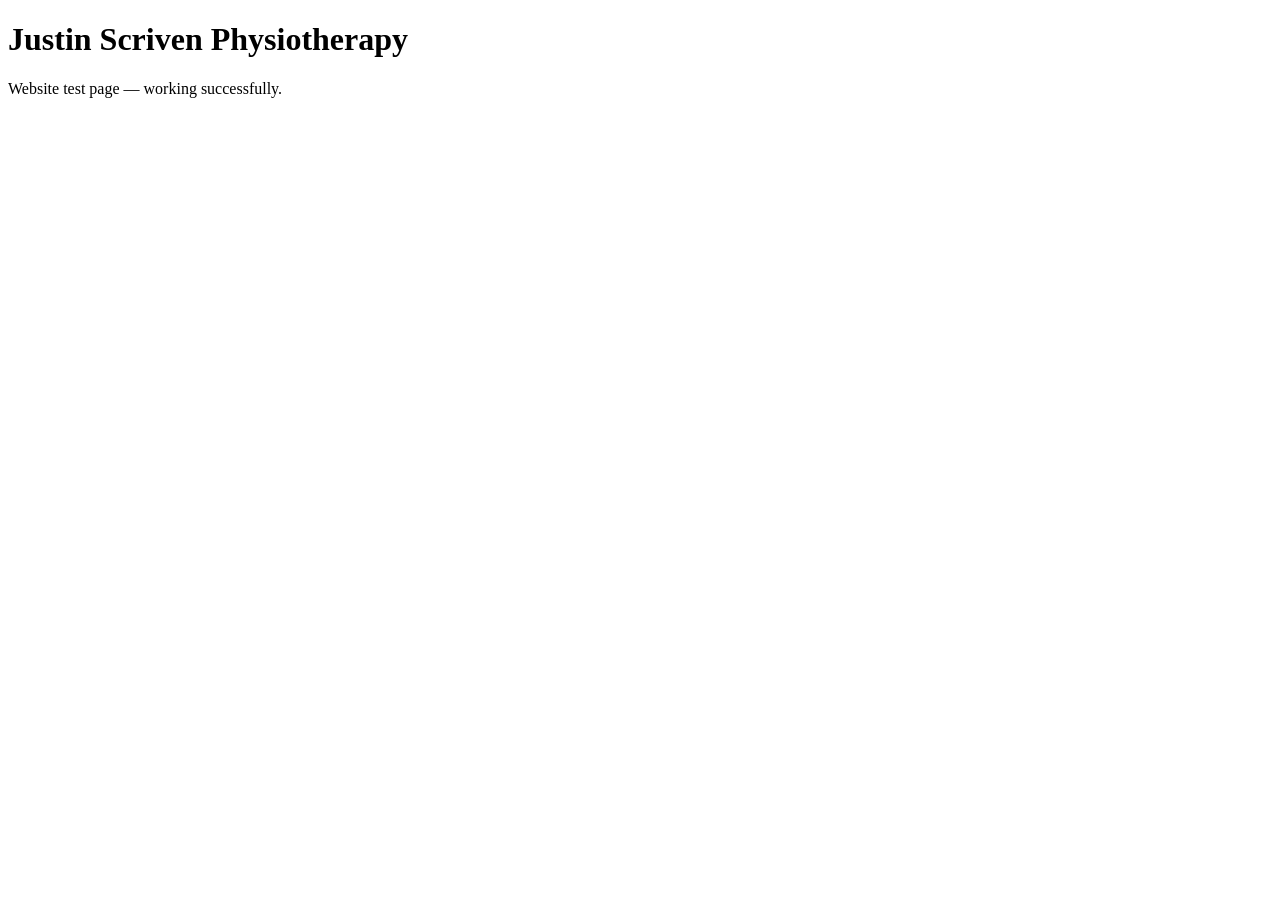
==== index.html @ 3c182e11 "Add files via upload" ====
<!DOCTYPE html>
<html lang="en">
<head>
  <meta charset="UTF-8">
  <meta name="viewport" content="width=device-width, initial-scale=1.0">
  <title>Justin Scriven Physiotherapy</title>
</head>
<body>
  <h1>Justin Scriven Physiotherapy</h1>
  <p>Website test page — working successfully.</p>
</body>
</html>
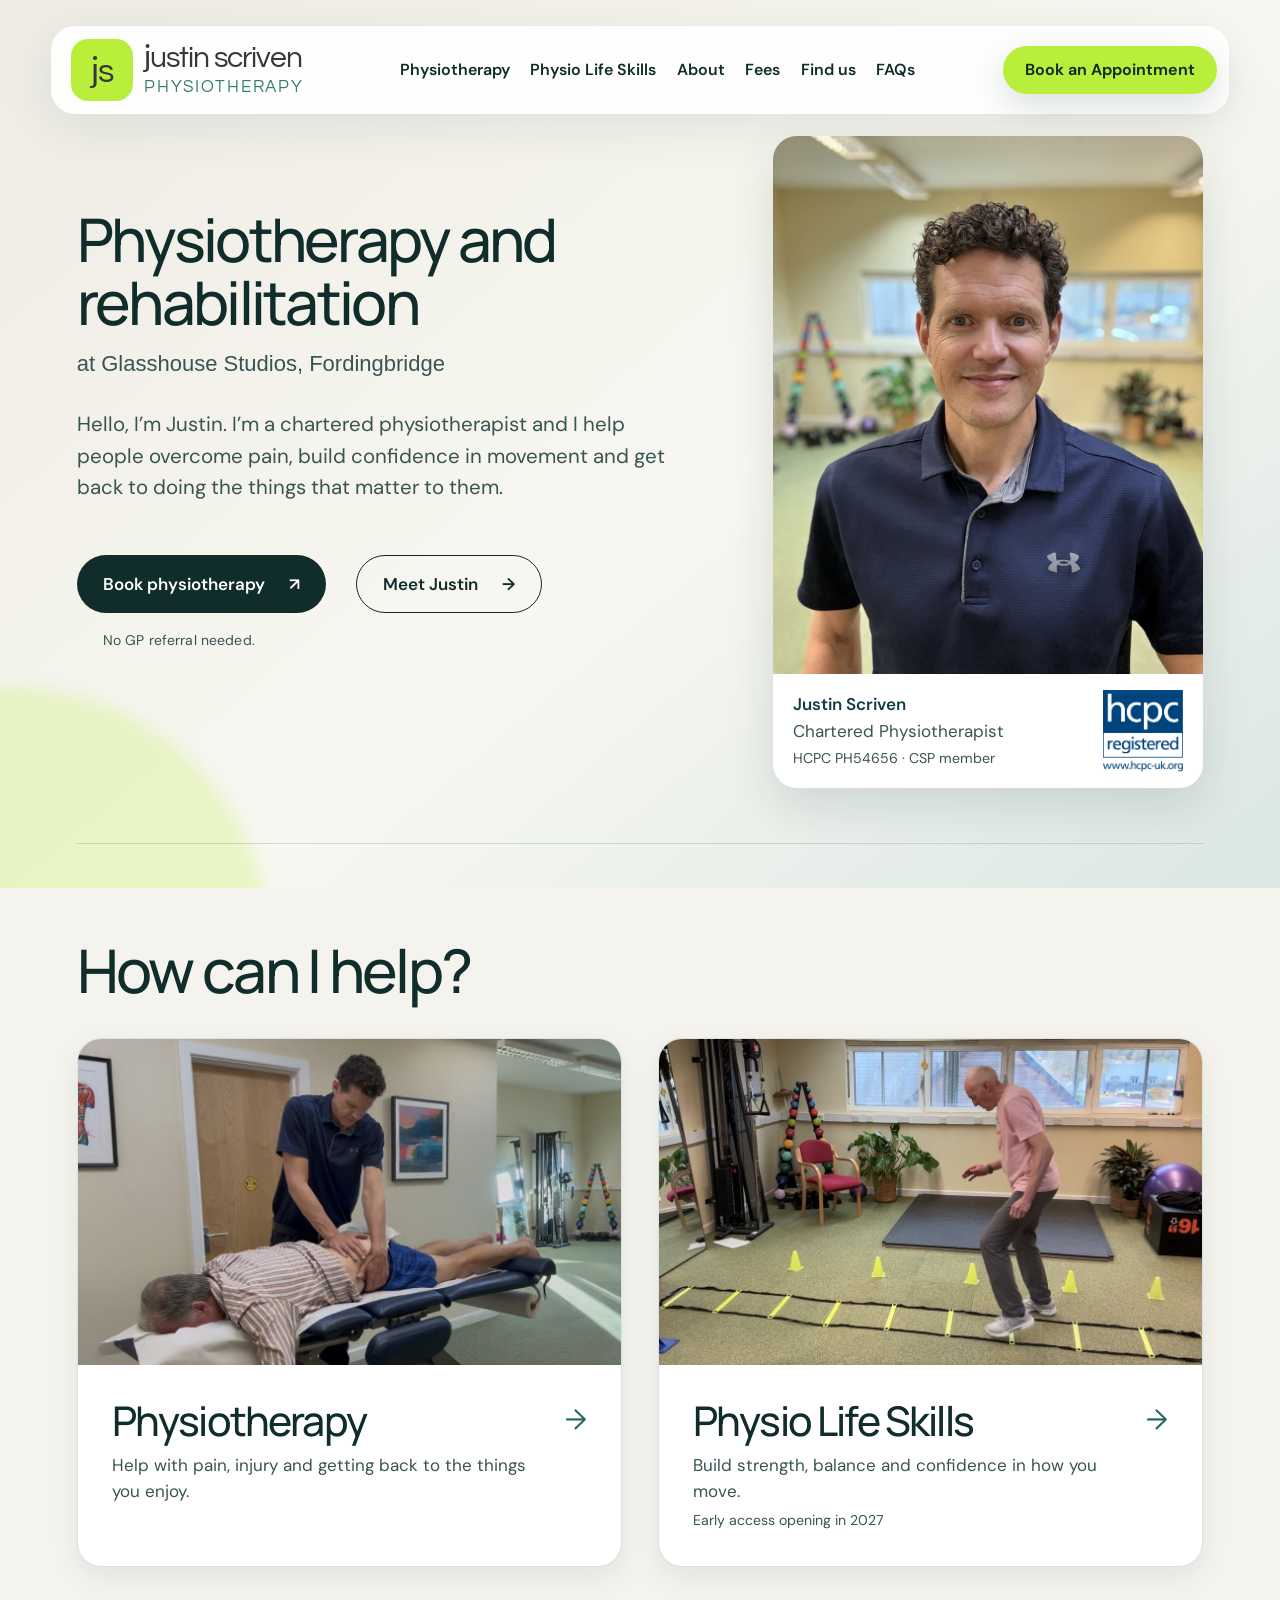
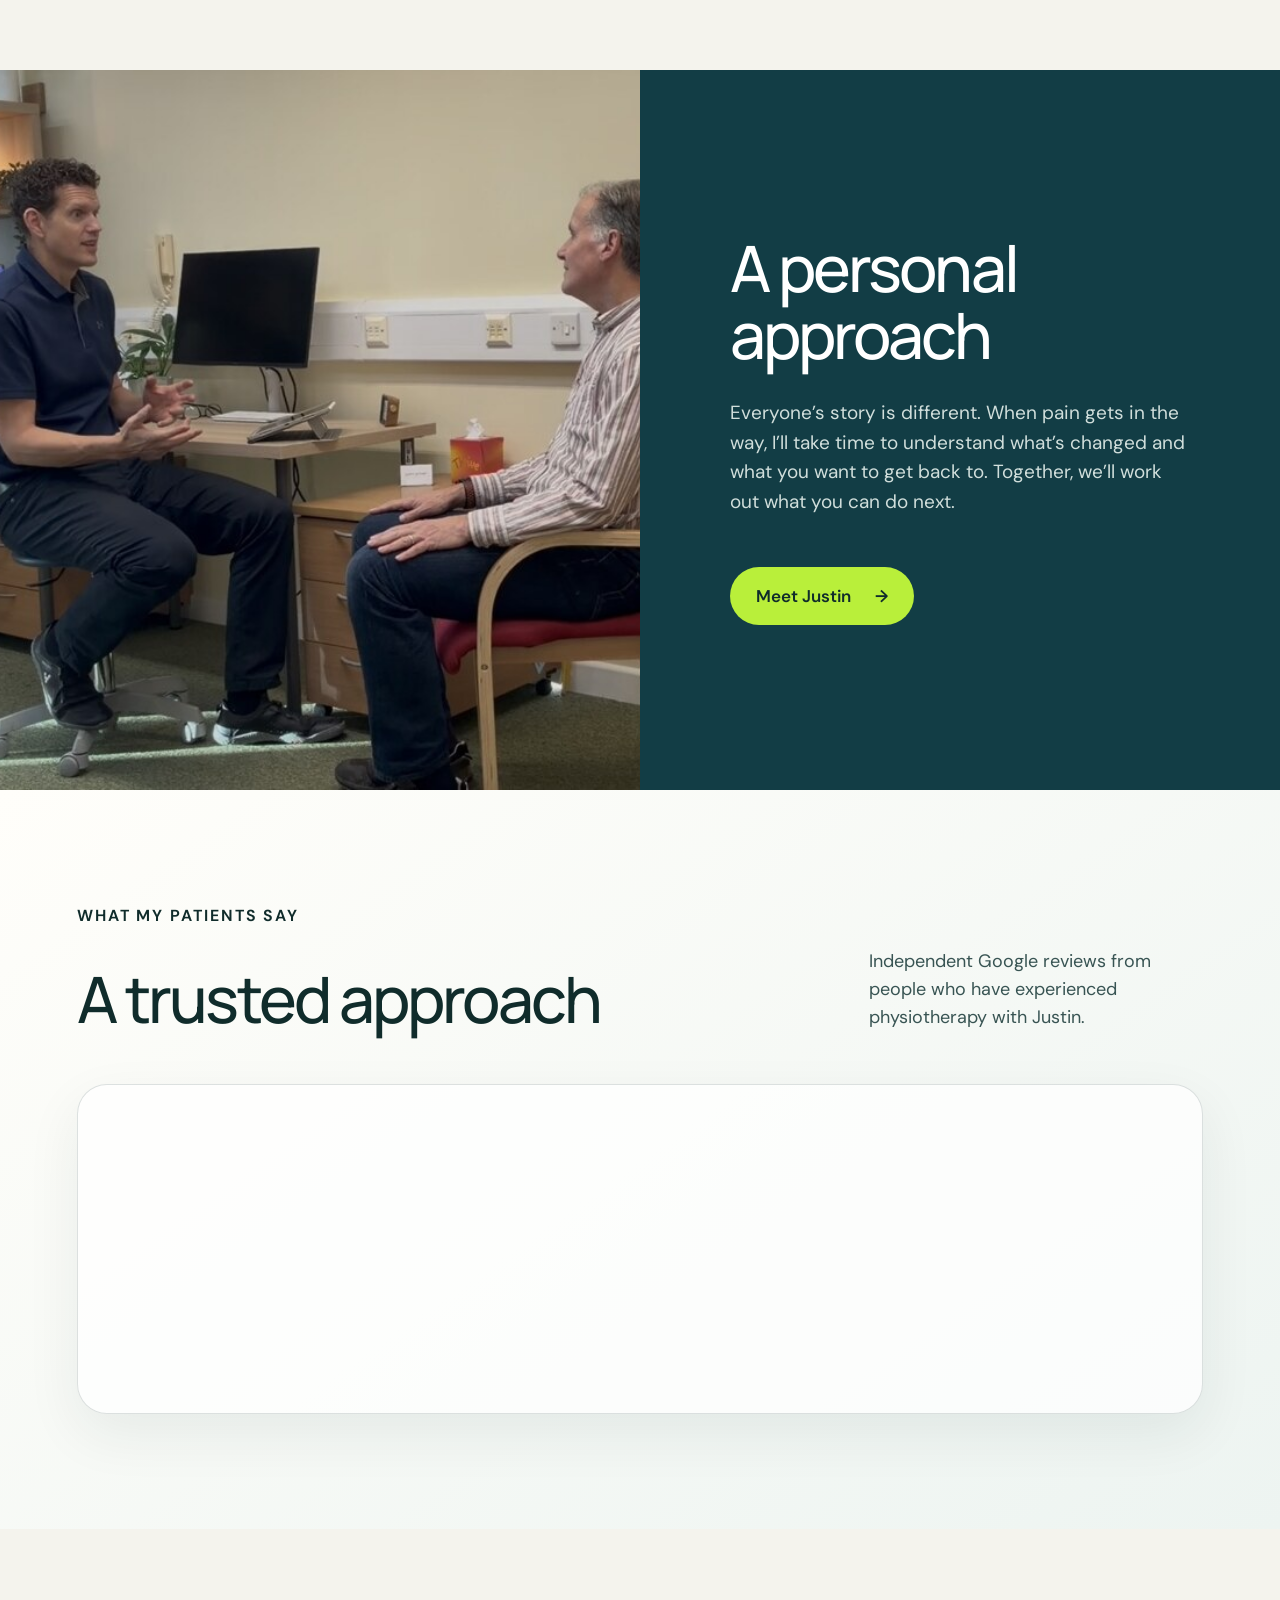
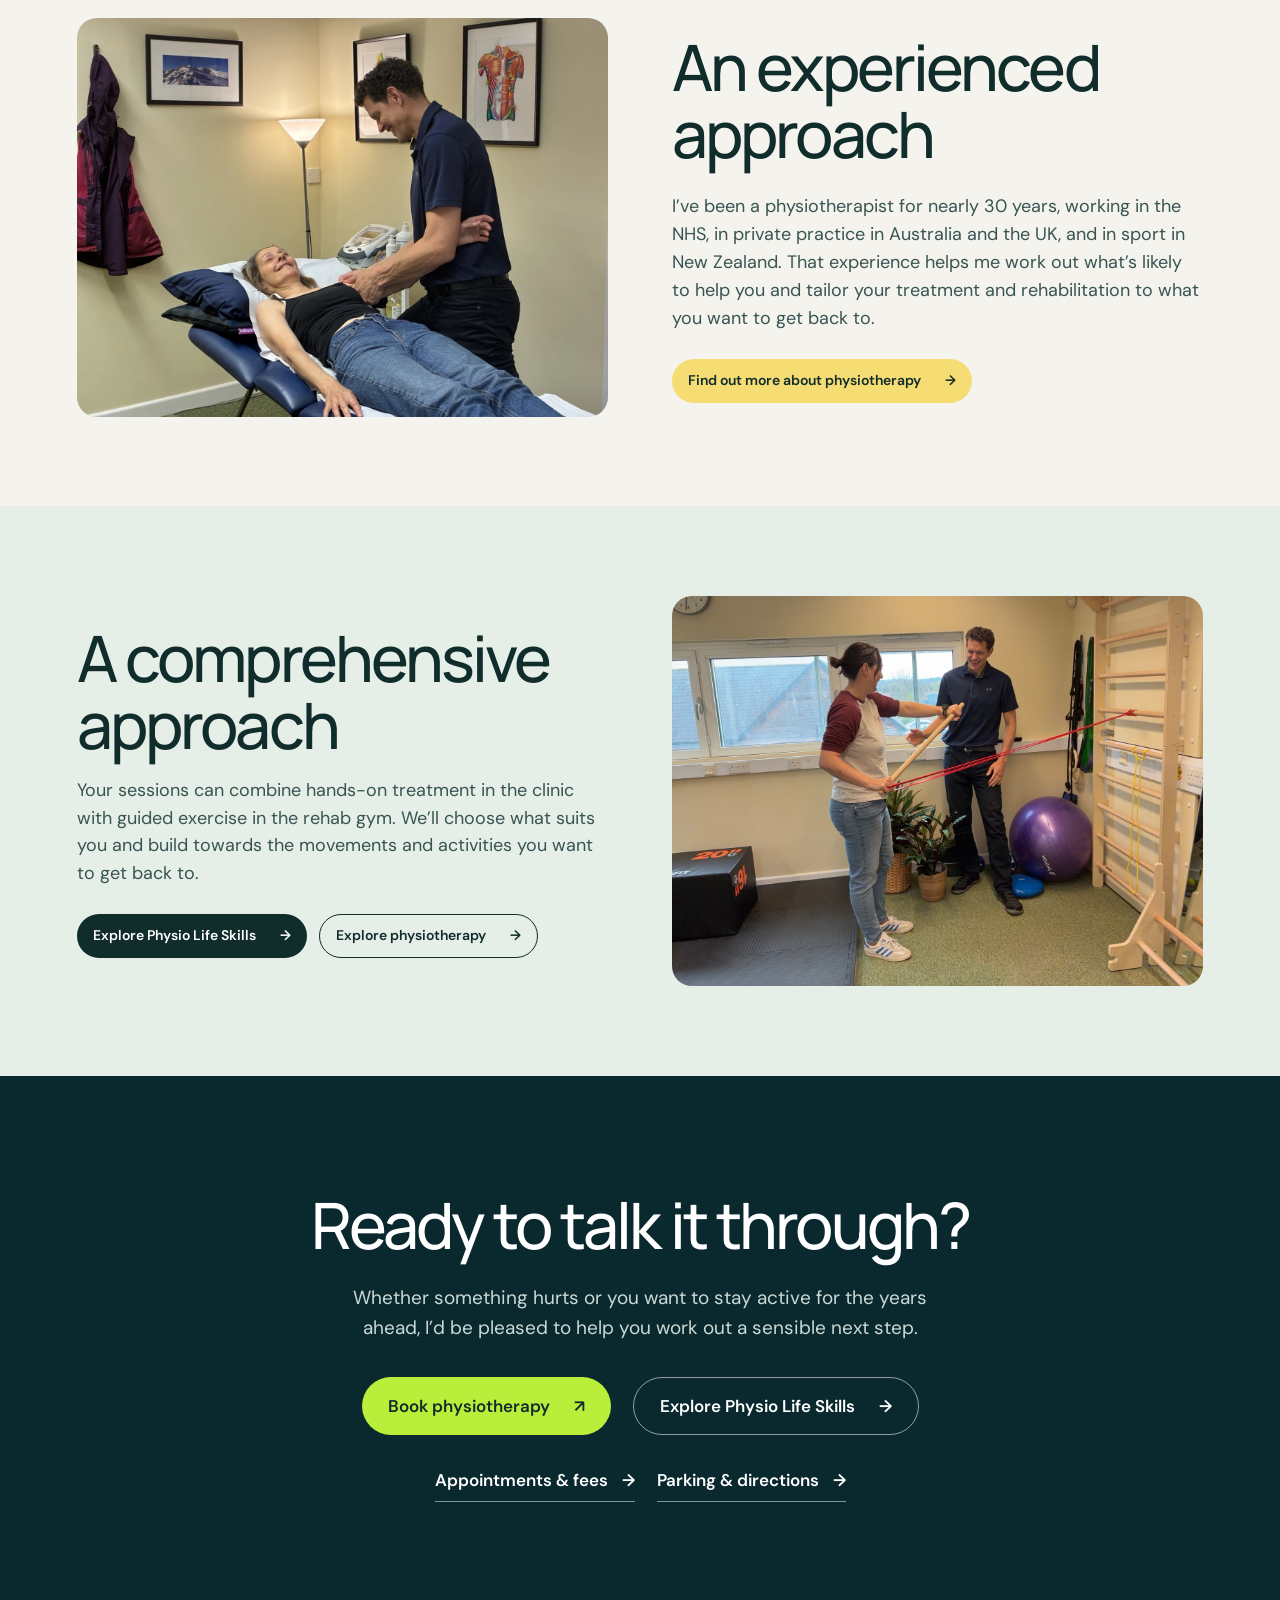
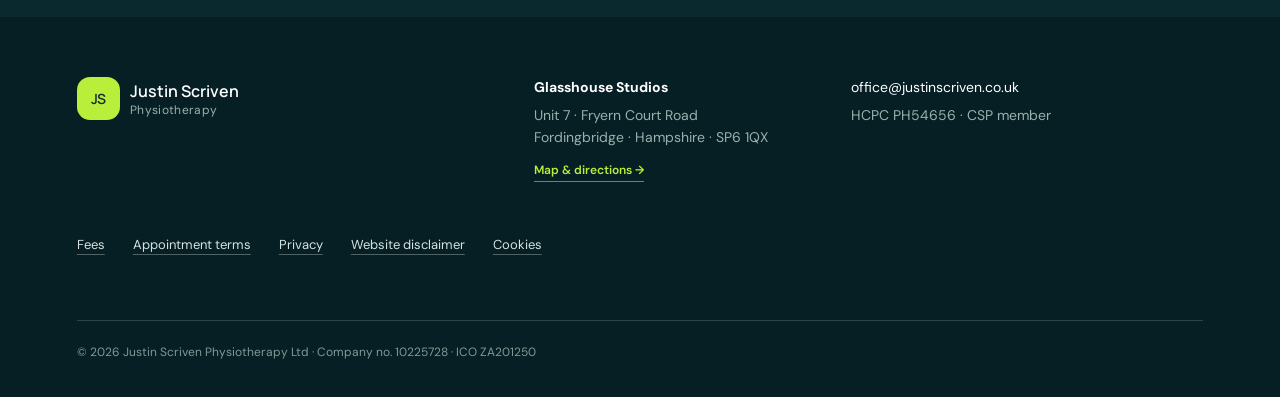
==== commit 8c46541b: "Import latest Justin Scriven Physiotherapy website" ====
--- a/index.html
+++ b/index.html
@@ -1,12 +1,155 @@
-<!DOCTYPE html>
-<html lang="en">
+<!doctype html>
+<html lang="en-GB">
 <head>
-  <meta charset="UTF-8">
-  <meta name="viewport" content="width=device-width, initial-scale=1.0">
-  <title>Justin Scriven Physiotherapy</title>
+  <meta charset="utf-8">
+  <meta name="viewport" content="width=device-width, initial-scale=1">
+  <meta name="description" content="Experienced physiotherapy for persistent shoulder, back, neck and joint pain, injury and rehabilitation in Fordingbridge.">
+  <title>Soft Version | Justin Scriven Physiotherapy</title>
+  <link rel="preconnect" href="https://fonts.googleapis.com">
+  <link rel="preconnect" href="https://fonts.gstatic.com" crossorigin>
+  <link href="https://fonts.googleapis.com/css2?family=DM+Sans:wght@400;500;600&family=Manrope:wght@400;500;600&display=swap" rel="stylesheet">
+  <link rel="stylesheet" href="styles.css">
+<link href="https://fonts.googleapis.com/css2?family=Questrial&display=swap" rel="stylesheet">
+<link href="https://fonts.googleapis.com/css2?family=Lato:wght@400&display=swap" rel="stylesheet">
 </head>
 <body>
-  <h1>Justin Scriven Physiotherapy</h1>
-  <p>Website test page — working successfully.</p>
+  <a class="skip" href="#main">Skip to main content</a>
+
+  <header class="site-header">
+    <nav class="nav-shell" aria-label="Main navigation">
+      <a class="brand" href="#top" aria-label="Justin Scriven Physiotherapy home">
+        <span class="brand-mark" aria-hidden="true"><span class="brand-initials"><span class="brand-hook-j">j</span>s</span></span>
+        <span><strong><span class="brand-hook-j">j</span>ustin scriven</strong><small>PHYSIOTHERAPY</small></span>
+      </a>
+      <a class="compact-book" href="https://justin-scriven-physiotherapy-limited.uk1.cliniko.com/bookings#service" target="_blank" rel="noopener">Book</a>
+      <button class="menu-button" aria-expanded="false" aria-controls="main-menu">Menu</button>
+      <div class="nav-links" id="main-menu">
+        <a href="physiotherapy.html">Physiotherapy</a>
+        <a href="physio-life-skills.html">Physio Life Skills</a>
+        <a href="about.html">About</a>
+        <a href="fees.html">Fees</a>
+        <a href="directions.html">Find us</a>
+        <a href="faqs.html">FAQs</a>
+      </div>
+      <a class="header-book" href="https://justin-scriven-physiotherapy-limited.uk1.cliniko.com/bookings#service" target="_blank" rel="noopener">Book an Appointment</a>
+    </nav>
+  </header>
+
+  <main id="main">
+    <section class="hero home-hero" id="top">
+      <div class="hero-copy">
+        <h1 class="home-purpose-title">Physiotherapy and rehabilitation</h1>
+        <p class="home-hero-location">at Glasshouse Studios, Fordingbridge</p>
+        <p class="intro">Hello, I’m Justin. I’m a chartered physiotherapist and I help people overcome pain, build confidence in movement and get back to doing the things that matter to them.</p>
+        <div class="hero-actions">
+          <a class="button" href="https://justin-scriven-physiotherapy-limited.uk1.cliniko.com/bookings#service" target="_blank" rel="noopener">Book physiotherapy <span>↗</span></a>
+          <a class="button home-meet-button" href="about.html">Meet Justin <span>→</span></a>
+        </div>
+        <p class="hero-reassurance">No GP referral needed.</p>
+      </div>
+      <figure class="hero-visual soft-hero-photo">
+        <img class="home-hero-portrait" src="assets/justin-homepage-portrait.jpg" width="1152" height="1440" alt="Justin Scriven in his physiotherapy clinic">
+        <figcaption class="home-portrait-caption">
+          <div>
+            Justin Scriven <span>Chartered Physiotherapist</span>
+            <small>HCPC PH54656 · CSP member</small>
+          </div>
+          <img class="home-hcpc-logo" src="assets/hcpc-registered.jpg" width="666" height="684" alt="HCPC registered">
+        </figcaption>
+      </figure>
+      <div class="hero-foot">
+      </div>
+    </section>
+
+    <section class="home-services" id="physio" aria-labelledby="home-services-heading">
+      <h2 id="home-services-heading">How can I help?</h2>
+      <div class="home-service-cards">
+        <a class="home-service-card" href="physiotherapy.html">
+          <img src="assets/home-physiotherapy-treatment.jpg" width="1100" height="660" alt="Justin providing hands-on treatment on the clinic couch" loading="lazy">
+          <div class="home-service-card-copy">
+            <h3>Physiotherapy</h3>
+            <p>Help with pain, injury and getting back to the things you enjoy.</p>
+            <span aria-hidden="true">→</span>
+          </div>
+        </a>
+        <a class="home-service-card" href="physio-life-skills.html">
+          <img src="assets/home-life-skills-stepping.jpg" width="1100" height="660" alt="A person practising stepping and balance using a floor ladder" loading="lazy">
+          <div class="home-service-card-copy">
+            <h3>Physio Life Skills</h3>
+            <p>Build strength, balance and confidence in how you move.<small>Early access opening in 2027</small></p>
+            <span aria-hidden="true">→</span>
+          </div>
+        </a>
+      </div>
+    </section>
+
+    <section class="about" id="about">
+      <div class="about-image"><img src="assets/first-appointment-mobile.jpg" width="828" height="620" alt="Justin listening to a patient seated across from him in the clinic" loading="lazy"></div>
+      <div class="about-copy">
+        <h2 class="home-personal-title">A personal approach</h2>
+        <p>Everyone’s story is different. When pain gets in the way, I’ll take time to understand what’s changed and what you want to get back to. Together, we’ll work out what you can do next.</p>
+        <a class="button button-bright home-personal-action" href="about.html">Meet Justin <span>→</span></a>
+      </div>
+    </section>
+
+    <section class="reviews-section reviews-home" aria-labelledby="home-reviews-heading">
+      <div class="reviews-heading">
+        <p class="eyebrow">What my patients say</p>
+        <h2 id="home-reviews-heading">A trusted approach</h2>
+        <p>Independent Google reviews from people who have experienced physiotherapy with Justin.</p>
+      </div>
+      <div class="reviews-widget">
+        <!-- Elfsight Google Reviews | Justin Scriven Physiotherapy -->
+        <script src="https://elfsightcdn.com/platform.js" async></script>
+        <div class="elfsight-app-758f59f5-1443-44bd-9cb5-10deada2105e" data-elfsight-app-lazy></div>
+      </div>
+    </section>
+
+    <section class="home-experience" aria-labelledby="home-experience-heading">
+      <img src="assets/home-experienced-approach.webp" width="1440" height="1080" loading="lazy" alt="Justin providing hands-on treatment to a person lying on the treatment couch">
+      <div>
+        <h2 id="home-experience-heading">An experienced approach</h2>
+        <p>I’ve been a physiotherapist for nearly 30 years, working in the NHS, in private practice in Australia and the UK, and in sport in New Zealand. That experience helps me work out what’s likely to help you and tailor your treatment and rehabilitation to what you want to get back to.</p>
+        <div class="home-approach-actions">
+          <a class="button home-button-yellow" href="physiotherapy.html">Find out more about physiotherapy <span aria-hidden="true">→</span></a>
+        </div>
+      </div>
+    </section>
+
+    <section class="home-experience home-comprehensive" aria-labelledby="home-comprehensive-heading">
+      <div>
+        <h2 id="home-comprehensive-heading">A comprehensive approach</h2>
+        <p>Your sessions can combine hands-on treatment in the clinic with guided exercise in the rehab gym. We’ll choose what suits you and build towards the movements and activities you want to get back to.</p>
+        <div class="home-approach-actions">
+          <a class="button" href="physio-life-skills.html">Explore Physio Life Skills <span aria-hidden="true">→</span></a>
+          <a class="button home-button-outline" href="physiotherapy.html">Explore physiotherapy <span aria-hidden="true">→</span></a>
+        </div>
+      </div>
+      <img src="assets/guided-resistance-band-exercise.jpg" width="1536" height="1129" loading="lazy" alt="Justin guiding a resistance band exercise in the rehabilitation gym">
+    </section>
+
+    <section class="contact" id="contact">
+      <h2 class="home-contact-heading">Ready to talk it through?</h2>
+      <p>Whether something hurts or you want to stay active for the years ahead, I’d be pleased to help you work out a sensible next step.</p>
+      <div class="contact-route-actions">
+        <a class="button button-bright" href="https://justin-scriven-physiotherapy-limited.uk1.cliniko.com/bookings#service" target="_blank" rel="noopener">Book physiotherapy <span>↗</span></a>
+        <a class="button button-outline-light" href="physio-life-skills.html">Explore Physio Life Skills <span>→</span></a>
+      </div>
+      <div class="contact-secondary-links">
+        <a class="text-link light-link" href="fees.html">Appointments &amp; fees <span>→</span></a>
+        <a class="text-link light-link" href="directions.html">Parking &amp; directions <span>→</span></a>
+      </div>
+    </section>
+  </main>
+
+  <footer>
+    <a class="brand footer-brand" href="#top"><span class="brand-mark">JS</span><span><strong>Justin Scriven</strong><small>Physiotherapy</small></span></a>
+    <a class="footer-location" href="directions.html"><strong>Glasshouse Studios</strong><span>Unit 7 · Fryern Court Road<br>Fordingbridge · Hampshire · SP6 1QX</span><small>Map &amp; directions →</small></a>
+    <div><a href="mailto:office@justinscriven.co.uk">office@justinscriven.co.uk</a><span>HCPC PH54656 · CSP member</span></div>
+    <div class="footer-legal"><a href="fees.html">Fees</a><a href="legal.html#appointments">Appointment terms</a><a href="legal.html#privacy">Privacy</a><a href="legal.html#disclaimer">Website disclaimer</a><a href="legal.html#cookies">Cookies</a></div>
+    <p>© 2026 Justin Scriven Physiotherapy Ltd · Company no. 10225728 · ICO ZA201250</p>
+  </footer>
+
+  <script src="script.js"></script>
 </body>
 </html>
--- a/styles.css
+++ b/styles.css
@@ -0,0 +1,1463 @@
+:root {
+  --ink: #102c2b;
+  --ink-soft: #385453;
+  --navy: #123d45;
+  --navy-deep: #0a292f;
+  --paper: #f4f3ed;
+  --white: #fffefa;
+  --line: rgba(16,44,43,.14);
+  --lime: #b9ef3a;
+  --aqua: #a8e9dd;
+  --blue: #93bddd;
+  --orange: #f2a878;
+  --radius: 30px;
+}
+
+/* Physio Life Skills profile */
+.profile-feature{margin-top:clamp(3rem,7vw,6rem);padding:clamp(2rem,5vw,5rem);background:linear-gradient(135deg,#edf8f6 0%,#dcefeb 100%);display:grid;grid-template-columns:minmax(0,1.05fr) minmax(320px,.75fr);gap:clamp(2.5rem,7vw,7rem);align-items:center;overflow:hidden}.profile-feature-copy h3{font-family:Manrope,sans-serif;font-size:clamp(2.1rem,4.5vw,4rem);line-height:1.04;letter-spacing:-.045em;margin:.45rem 0 1.3rem;color:#173f47}.profile-feature-copy>p:not(.eyebrow){font-size:1.12rem;line-height:1.65;max-width:39rem}.profile-feature-facts{display:flex;flex-wrap:wrap;gap:.6rem;margin:1.6rem 0 .35rem}.profile-feature-facts span{font-size:.82rem;font-weight:600;color:#236965;background:rgba(255,255,255,.72);border:1px solid rgba(35,105,101,.2);border-radius:999px;padding:.5rem .75rem}.profile-feature .button{margin-top:1.3rem;background:#173f47;color:#fff}.sample-profile-wrap{position:relative;padding:1rem 1.5rem 2rem}.sample-profile-wrap:before{content:"";position:absolute;inset:8% -18% 10% 2%;background:#7cc6bf;border-radius:50%;opacity:.22;transform:rotate(-12deg)}.sample-profile{position:relative;background:#fff;box-shadow:0 25px 55px rgba(21,63,71,.2);padding:clamp(1.5rem,4vw,2.5rem);transform:rotate(2.25deg);border-top:8px solid #238b86;max-width:420px;margin:auto}.sample-profile header{display:flex;justify-content:space-between;align-items:center;color:#237872;font-size:.75rem;font-weight:600;letter-spacing:.08em;text-transform:uppercase}.sample-profile header small{background:#edf6f4;padding:.4rem .55rem;letter-spacing:.04em}.sample-name{font-family:Manrope,sans-serif;font-size:1rem!important;color:#de8c33;margin:2.3rem 0 .15rem!important;font-style:italic}.sample-profile h4{font-family:Manrope,sans-serif;color:#173f47;font-size:clamp(1.9rem,3.4vw,2.75rem);line-height:1.05;letter-spacing:-.04em;margin:0 0 2.2rem}.sample-scores{display:grid;gap:1.05rem}.sample-scores>div{display:grid;grid-template-columns:78px 1fr 34px;align-items:center;gap:.75rem;font-size:.84rem;color:#355e64}.sample-scores i{display:block;height:8px;background:#e1ebe9}.sample-scores b{display:block;height:100%;background:#2a8e89}.sample-scores strong{text-align:right}.sample-profile footer{border-top:1px solid #d5e1df;margin-top:2.2rem;padding-top:1.25rem;display:flex;justify-content:space-between;align-items:end;gap:1rem}.sample-profile footer small{color:#61777b}.sample-profile footer strong{font-family:Manrope,sans-serif;color:#21827e;font-size:1.5rem}.sample-profile-caption{position:relative;display:block;text-align:center;font-size:.78rem;color:#4d7074;margin-top:1.5rem}
+.profile-page{margin:0;background:#f6f5f0;color:#173f47;font-family:"DM Sans",sans-serif;min-height:100vh}.profile-header{min-height:82px;padding:0 clamp(1rem,4vw,4rem);display:flex;align-items:center;justify-content:space-between;border-bottom:1px solid rgba(23,63,71,.15);background:#fff}.profile-exit{color:#365f65;text-decoration:none;font-weight:600}.profile-shell{width:min(1040px,calc(100% - 2rem));margin:clamp(1.5rem,5vw,4.5rem) auto}.profile-panel{display:none;min-height:620px;background:#fff;padding:clamp(1.5rem,5vw,4.75rem);box-shadow:0 18px 55px rgba(18,59,66,.09);border-radius:2px}.profile-panel.is-active{display:block}.profile-panel h1,.profile-panel h2{font-family:Manrope,sans-serif;font-weight:500;letter-spacing:-.035em;line-height:1.12;max-width:850px}.profile-panel h1{font-size:clamp(2.2rem,5vw,4.6rem);margin:.6rem 0 1.5rem}.profile-panel h2{font-size:clamp(1.8rem,4vw,3.15rem);margin:.6rem 0 1.5rem}.profile-panel p{font-size:1.08rem;line-height:1.7;max-width:760px}.profile-lead{font-size:clamp(1.12rem,2vw,1.4rem)!important}.profile-domain-row{display:flex;flex-wrap:wrap;gap:.65rem;margin:2rem 0}.profile-domain-row span{background:#e3f2f0;color:#166c69;padding:.65rem 1rem;border-radius:999px;font-weight:600}.profile-primary,.profile-secondary,.profile-back,.profile-restart{font:inherit;border:0;cursor:pointer;text-decoration:none;display:inline-flex;align-items:center;justify-content:center;gap:1rem}.profile-primary{background:#1f8582;color:#fff;padding:1rem 1.3rem;font-weight:600;margin-top:1.4rem}.profile-primary:hover,.profile-primary:focus{background:#145f5d}.profile-panel>small{display:block;margin-top:.9rem;color:#567278}.profile-kicker{font-size:.82rem!important;letter-spacing:.12em;text-transform:uppercase;font-weight:600;color:#27817f}.profile-actions{display:flex;gap:1rem;align-items:center;margin-top:1.25rem}.profile-back,.profile-restart{background:transparent;color:#24575f;text-decoration:underline;padding:.75rem 0}.profile-note{font-size:.86rem!important;color:#5a7074}.safety-options{display:grid;gap:.75rem;margin:2rem 0;max-width:850px}.safety-options label,.consent-line{display:flex!important;gap:.8rem;align-items:flex-start;padding:1rem;border:1px solid #b9ccca;background:#fbfdfd;cursor:pointer}.safety-options input,.consent-line input{width:1.25rem;height:1.25rem;flex:0 0 auto;accent-color:#1f8582}.safety-options.needs-choice{outline:3px solid #bd4d4d;outline-offset:4px}.profile-progress{margin-bottom:clamp(2rem,6vw,5rem);color:#426970}.profile-progress>div{height:5px;background:#dbe8e6;margin-top:.65rem}.profile-progress i{display:block;height:100%;background:#238c88;transition:width .25s ease}.answer-list{display:grid;grid-template-columns:repeat(3,1fr);gap:1rem;margin:2.4rem 0}.answer-list button{min-height:125px;border:1px solid #9bbfbc;background:#edf7f5;color:#173f47;padding:1.25rem;font:600 1.02rem/1.4 "DM Sans",sans-serif;cursor:pointer;text-align:left}.answer-list button:hover,.answer-list button:focus,.answer-list button.selected{background:#1f8582;color:#fff}.answer-list button span{display:block;font-size:.75rem;letter-spacing:.12em;margin-bottom:.7rem;opacity:.7}.profile-form{max-width:680px}.profile-form>label:not(.consent-line){display:grid;gap:.45rem;font-weight:600;margin:1.15rem 0}.profile-form input:not([type="checkbox"]){font:inherit;padding:.9rem;border:1px solid #91aaa8;background:#fff;min-height:48px}.consent-line{font-weight:400;margin:1.4rem 0}.consent-line em{display:block;color:#5b7074}.result-panel h1 em{color:#1d817e;font-style:normal}.profile-bars{display:grid;grid-template-columns:repeat(3,1fr);gap:1rem;margin:2.5rem 0}.profile-bars>div{border:1px solid #c3d4d2;padding:1.25rem}.profile-bars header{display:flex;justify-content:space-between;gap:1rem}.score-track{height:9px;background:#dfe9e7;margin:1rem 0}.score-track i{height:100%;display:block;background:#218783}.profile-bars small{color:#536d72}.result-recommendation{background:#153f47;color:#fff;padding:clamp(1.5rem,4vw,3rem);margin:2.5rem 0}.result-recommendation .profile-kicker{color:#83d1ca}.result-recommendation h2{margin:.4rem 0 1rem}.result-actions{display:flex;flex-wrap:wrap;gap:1rem}.profile-secondary{color:#fff;border:1px solid #8bc2bd;padding:1rem 1.3rem;margin-top:1.4rem}.secondary-result{border-left:5px solid #e1a436;background:#fff8e9;padding:1.4rem 1.6rem;margin:2rem 0}.secondary-result h3{font-size:1.6rem;margin:.35rem 0}.profile-followup{display:grid;grid-template-columns:1fr 1fr;gap:1px;margin:2.5rem 0;background:#b9d0cd;border:1px solid #b9d0cd}.profile-followup>div{padding:clamp(1.5rem,4vw,3rem);background:#f4f8f7}.profile-followup .profile-email-choice{background:#e3f2f0}.profile-followup h2{font-size:clamp(1.7rem,3vw,2.5rem);margin:.35rem 0 1rem}.profile-followup p{font-size:1rem}.profile-followup small{display:block;margin-top:.8rem;color:#536d72}.profile-followup .profile-primary{width:auto}.profile-method{border-top:1px solid #c7d5d3;border-bottom:1px solid #c7d5d3;padding:1.1rem 0;margin:2.5rem 0}.profile-method summary{font-weight:600;cursor:pointer;font-size:1.05rem}.profile-disclaimer{font-size:.88rem!important;color:#5b6f72}.profile-footer{display:flex;justify-content:center;flex-wrap:wrap;gap:1.5rem;padding:1.5rem;color:#536d72}.profile-footer a{color:inherit}
+.profile-book-wrap{padding:0 0 1rem}.profile-book-wrap:before{inset:14% -10% 2% 4%;opacity:.18}.profile-book-mockup{position:relative;display:block;width:min(118%,720px);max-width:none;height:auto;margin-left:-10%;filter:drop-shadow(0 28px 28px rgba(21,63,71,.17))}.profile-book-wrap .sample-profile-caption{margin-top:-.5rem}
+@media(hover:none),(pointer:coarse){.answer-list button:hover:not(.selected),.answer-list button:focus:not(:focus-visible):not(.selected){background:#edf7f5;color:#173f47}}
+@media(max-width:760px){.profile-feature{grid-template-columns:1fr;padding:2rem 1.25rem;gap:2rem}.sample-profile-wrap{padding:.5rem .6rem 1.5rem}.profile-book-mockup{width:112%;margin-left:-6%}.profile-panel{min-height:calc(100vh - 140px);padding:1.4rem}.answer-list,.profile-bars,.profile-followup{grid-template-columns:1fr}.answer-list button{min-height:92px}.profile-header .brand small{display:none}.profile-actions{justify-content:space-between}.result-actions{display:grid}.profile-primary,.profile-secondary{width:100%;box-sizing:border-box}.result-recommendation .profile-primary{width:auto}.profile-panel h1{font-size:2.35rem}}
+@media print{.profile-header,.profile-footer,.profile-email-choice,.profile-restart,.profile-method,.result-actions{display:none!important}.profile-page,.profile-panel,.profile-followup>div{background:#fff}.profile-shell{width:100%;margin:0}.profile-panel{display:none;box-shadow:none;padding:0;min-height:0}.profile-panel.result-panel{display:block}.result-recommendation{background:#fff;color:#173f47;border:1px solid #8aa6a2}.profile-followup{display:none}.profile-bars{break-inside:avoid}}
+
+* { box-sizing: border-box; }
+html { scroll-behavior: smooth; scroll-padding-top: 120px; }
+body { margin: 0; background: var(--paper); color: var(--ink); font-family: "DM Sans", sans-serif; font-size: 17px; line-height: 1.55; }
+a { color: inherit; text-decoration: none; }
+img { display: block; max-width: 100%; }
+.skip { position: fixed; z-index: 100; left: 1rem; top: -5rem; background: #fff; padding: .8rem 1rem; border-radius: 10px; }
+.skip:focus { top: 1rem; }
+
+.site-header { position: fixed; z-index: 20; top: 0; left: 0; width: 100%; padding: 26px 4vw; transition: padding .28s ease; }
+.nav-shell { max-width: 1180px; margin: auto; min-height: 72px; padding: 10px 12px 10px 20px; display: flex; align-items: center; justify-content: space-between; border-radius: 24px; background: rgba(255,255,255,.9); box-shadow: 0 12px 50px rgba(17,53,52,.09); backdrop-filter: blur(18px); transition: min-height .28s ease, padding .28s ease, border-radius .28s ease, box-shadow .28s ease; }
+.brand { display: inline-flex; align-items: center; gap: 10px; line-height: 1.05; }
+.brand-mark { width: 43px; height: 43px; display: grid; place-items: center; flex: 0 0 auto; border-radius: 13px; background: var(--lime); font: 600 14px/1 "Manrope", sans-serif; letter-spacing: -.02em; transition: width .28s ease, height .28s ease, border-radius .28s ease, font-size .28s ease; }
+.brand strong, .brand small { display: block; }
+.brand strong { font: 600 16px/1.2 "Manrope", sans-serif; transition: font-size .28s ease; }
+.brand small { margin-top: 3px; color: var(--ink-soft); font-size: 12px; letter-spacing: .03em; transition: font-size .28s ease, margin .28s ease; }
+.site-header .brand strong { font-size: 21px; line-height: 1.14; }
+.site-header .brand small { margin-top: 4px; font-size: 15px; letter-spacing: .02em; }
+.nav-links { display: flex; align-items: center; gap: 32px; font-size: 16px; font-weight: 600; transition: gap .28s ease, font-size .28s ease; }
+.nav-links a:not(.button) { transition: opacity .2s; }
+.nav-links a:not(.button):hover { opacity: .6; }
+.nav-links a.active { padding-bottom: 5px; border-bottom: 2px solid var(--lime); }
+.compact-book { display: none; }
+.header-book { min-height: 56px; width: max-content; display: flex; align-items: center; justify-content: center; margin: 12px max(0px,calc((100% - 1180px)/2)) 0 auto; padding: 0 30px; border-radius: 99px; background: var(--lime); color: var(--ink); box-shadow: 0 12px 34px rgba(17,53,52,.16); font-size: 16px; font-weight: 650; transition: transform .2s, background .2s; }
+.header-book:hover { background: #cef978; transform: translateY(-2px); }
+.header-book:focus-visible { outline: 3px solid var(--navy); outline-offset: 3px; }
+.menu-button { display: none; border: 0; background: transparent; color: var(--ink); font: 600 15px/1 "DM Sans", sans-serif; }
+.site-header.is-compact { padding: 12px 4vw; pointer-events: none; }
+.site-header.is-compact .nav-shell { min-height: 48px; padding: 0; justify-content: flex-end; gap: 10px; background: transparent; box-shadow: none; backdrop-filter: none; }
+.site-header.is-compact .brand { display: none; }
+.site-header.is-compact .header-book { display: none; }
+.site-header.is-compact .compact-book { min-height: 48px; display: inline-flex; align-items: center; justify-content: center; padding: 0 23px; border-radius: 99px; background: var(--lime); color: var(--ink); box-shadow: 0 9px 28px rgba(17,53,52,.16); font-size: 15px; font-weight: 650; pointer-events: auto; transition: transform .2s, background .2s; }
+.site-header.is-compact .compact-book:hover { background: #cef978; transform: translateY(-2px); }
+.site-header.is-compact .compact-book:focus-visible,.site-header.is-compact .menu-button:focus-visible { outline: 3px solid var(--navy); outline-offset: 3px; }
+.site-header.is-compact .menu-button { display: block; pointer-events: auto; min-width: 76px; padding: 14px 20px; border-radius: 99px; background: white; box-shadow: 0 9px 28px rgba(17,53,52,.16); }
+.site-header.is-compact .nav-links { display: none; position: fixed; top: 72px; right: 4vw; width: min(360px,calc(100vw - 32px)); padding: 24px; flex-direction: column; align-items: stretch; gap: 18px; border-radius: 20px; background: white; box-shadow: 0 18px 50px rgba(16,44,43,.18); font-size: 16px; pointer-events: auto; }
+.site-header.is-compact .nav-links.open { display: flex; }
+
+.button { display: inline-flex; align-items: center; justify-content: center; gap: 24px; min-height: 58px; padding: 0 26px; border-radius: 99px; background: var(--ink); color: white; font-weight: 600; transition: transform .2s, background .2s; }
+.button:hover { transform: translateY(-2px); background: #061d1c; }
+
+.hero { min-height: 850px; position: relative; overflow: hidden; display: grid; grid-template-columns: minmax(0,1.1fr) minmax(400px,.9fr); align-items: center; gap: 3vw; padding: 150px max(6vw, calc((100vw - 1240px)/2)) 100px; background: linear-gradient(140deg,#eeece4 0%,#f8f7f1 56%,#dae7e3 100%); }
+.hero::before { content: ""; position: absolute; width: 520px; height: 520px; border-radius: 50%; background: rgba(185,239,58,.23); filter: blur(8px); left: -250px; bottom: -320px; }
+.hero-copy { position: relative; z-index: 2; max-width: 680px; }
+.eyebrow { margin: 0 0 22px; text-transform: uppercase; letter-spacing: .12em; font-size: clamp(16px,1.1vw,18px); font-weight: 650; line-height: 1.35; }
+.eyebrow.light { color: var(--aqua); }
+h1,h2,h3 { font-family: "Manrope", sans-serif; font-weight: 500; letter-spacing: -.045em; line-height: 1.05; }
+h1 { margin: 0; font-size: clamp(58px, 6.4vw, 94px); }
+h1 em, h2 em { color: #547e52; font-style: normal; }
+.hero-long-line { display: block; margin-top: .08em; font-size: clamp(38px,4.2vw,60px); white-space: nowrap; }
+.hero-highlight { display: block; margin-top: .04em; color: #547e52; font-size: clamp(50px,5.6vw,82px); white-space: nowrap; }
+.intro { max-width: 590px; margin: 30px 0 34px; color: var(--ink-soft); font-size: clamp(18px,1.6vw,22px); }
+.hero-actions { display: flex; align-items: center; gap: 30px; flex-wrap: wrap; }
+.hero-reassurance { margin: 17px 0 0; color: var(--ink-soft); font-size: 14px; letter-spacing: .01em; }
+.text-link { font-weight: 600; border-bottom: 1px solid var(--ink); padding: 8px 0; }
+.text-link span { margin-left: 10px; }
+.hero-visual { align-self: stretch; position: relative; display: flex; align-items: flex-end; justify-content: center; min-height: 620px; }
+.hero-visual::after { content: ""; position: absolute; left: 4%; right: 4%; bottom: 3%; height: 65%; border-radius: 48% 48% 22% 22%; background: var(--navy); }
+.hero-visual img { position: relative; z-index: 2; width: min(100%, 620px); filter: drop-shadow(0 20px 32px rgba(9,31,34,.16)); }
+.orbit { position: absolute; z-index: 1; border: 1px solid rgba(16,44,43,.22); border-radius: 50%; }
+.orbit-one { width: 520px; height: 520px; top: 18%; right: -8%; }
+.orbit-two { width: 340px; height: 340px; top: 30%; left: 0; }
+.experience-card { position: absolute; z-index: 4; right: -12px; bottom: 13%; min-width: 270px; padding: 17px 22px; display: flex; align-items: baseline; gap: 11px; border-radius: 16px; background: var(--lime); }
+.experience-card strong { flex: 0 0 auto; font: 600 27px/1 "Manrope",sans-serif; letter-spacing: -.05em; }
+.experience-card span { flex: 0 0 auto; font-size: 15px; white-space: nowrap; }
+.hero-foot { position: absolute; left: max(6vw, calc((100vw - 1240px)/2)); right: max(6vw, calc((100vw - 1240px)/2)); bottom: 28px; display: flex; justify-content: space-between; padding-top: 16px; border-top: 1px solid var(--line); color: var(--ink-soft); font-size: clamp(14px,1vw,15px); text-transform: uppercase; letter-spacing: .06em; }
+
+.recovery-path { position: relative; overflow: hidden; padding: 115px max(6vw,calc((100vw - 1240px)/2)) 130px; background: linear-gradient(135deg,#246d67 0%,#398f84 58%,#68b7a9 100%); }
+.recovery-path::before { content: ""; position: absolute; top: -210px; right: -170px; width: 520px; height: 520px; border: 1px solid rgba(255,255,255,.16); border-radius: 50%; box-shadow: 0 0 0 80px rgba(255,255,255,.035),0 0 0 160px rgba(255,255,255,.025); pointer-events: none; }
+.recovery-path-intro { display: grid; grid-template-columns: minmax(0,1.65fr) minmax(320px,.8fr); column-gap: clamp(60px,8vw,125px); row-gap: 22px; align-items: end; margin-bottom: 62px; }
+.recovery-path-intro .eyebrow { grid-column: 1; margin: 0; color: rgba(255,255,255,.8); white-space: nowrap; }
+.recovery-path-intro h2 { grid-column: 1; margin: 0; color: white; font-size: clamp(42px,3.2vw,48px); font-weight: 600; line-height: 1; letter-spacing: -.04em; white-space: nowrap; }
+.recovery-path-intro h2 em { color: var(--lime); }
+.recovery-path-intro > p:last-child { grid-column: 2; grid-row: 2; margin: 0; color: rgba(255,255,255,.88); font-size: 18px; }
+.recovery-path-grid { position: relative; z-index: 1; display: grid; grid-template-columns: repeat(3,1fr); gap: 18px; margin: 0; padding: 0; overflow: visible; background: transparent; list-style: none; }
+.recovery-path-grid li { position: relative; min-height: 350px; display: flex; flex-direction: column; padding: 32px; overflow: visible; border: 1px solid rgba(16,44,43,.16); border-radius: 26px; background: #fffefa; box-shadow: 0 22px 52px rgba(7,43,40,.18); }
+.recovery-path-grid li:nth-child(2) { background: #e2f2ed; }
+.recovery-path-grid li:nth-child(3) { background: var(--lime); }
+.recovery-path-grid li:not(:last-child)::after { content: "→"; position: absolute; z-index: 3; top: 50%; right: -35px; width: 52px; height: 52px; display: grid; place-items: center; transform: translateY(-50%); border: 4px solid #398f84; border-radius: 50%; background: var(--lime); color: var(--navy-deep); font-size: 25px; font-weight: 700; box-shadow: 0 8px 20px rgba(7,43,40,.22); }
+.path-number { color: #246d67; font-size: 58px; font-weight: 600; line-height: 1; letter-spacing: -.06em; opacity: .5; }
+.recovery-path-grid li > div { margin-top: auto; }
+.recovery-path-grid h3 { max-width: 330px; margin: 0 0 14px; color: #174e4a; font-size: clamp(32px,3.1vw,45px); font-weight: 600; line-height: 1.02; letter-spacing: -.045em; }
+.recovery-path-grid p { max-width: 320px; margin: 0; color: var(--ink-soft); font-size: 16px; }
+
+.physio-photo-strip { height: clamp(320px,34vw,500px); margin: 0; overflow: hidden; background: #287d76; }
+.physio-photo-strip img { width: 100%; height: 100%; display: block; object-fit: cover; object-position: center; }
+
+.choice-section,.journey,.assessments { max-width: 1240px; margin: auto; padding: 110px 28px; }
+.section-heading { display: grid; grid-template-columns: .65fr 1.35fr; align-items: end; margin-bottom: 55px; }
+.section-heading .eyebrow { align-self: start; margin-top: 10px; }
+.section-heading h2,.assessments-lead h2 { margin: 0; font-size: clamp(46px,5vw,72px); }
+.choice-section { max-width: 1440px; padding-top: 125px; padding-bottom: 125px; }
+.choice-grid { display: grid; grid-template-columns: 1fr 1fr; gap: 22px; }
+.choice-card { min-height: 525px; padding: 36px 38px; display: grid; grid-template-rows: 52px auto auto 1fr auto; align-items: start; border-radius: 32px; }
+.choice-card h3 { max-width: 620px; margin: 34px 0 0; font-size: clamp(28px,3.6vw,58px); line-height: 1; letter-spacing: -.05em; white-space: nowrap; }
+.choice-card h3 em { color: rgba(16,44,43,.7); }
+.choice-service { width: fit-content; display: inline-flex; align-items: center; margin: 28px 0 22px; padding: 10px 17px; border: 2px solid rgba(16,44,43,.58); border-radius: 99px; background: rgba(255,255,255,.42); box-shadow: 0 5px 14px rgba(16,44,43,.07); font-size: 16px; font-weight: 700; letter-spacing: .02em; transition: color .18s,background .18s,transform .18s,box-shadow .18s; }
+.choice-service-block { display: flex; align-items: center; flex-wrap: wrap; gap: 10px; }
+.choice-service:hover { transform: translateY(-2px); box-shadow: 0 8px 18px rgba(16,44,43,.14); }
+.choice-service:focus-visible { outline: 3px solid var(--ink); outline-offset: 3px; }
+.physio-card .choice-service:hover { background: #5f89aa; color: white; }
+.physio-card .choice-service:active { background: #4d7594; color: white; transform: translateY(0); }
+.life-card .choice-service:hover { background: #9fd52d; }
+.life-card .choice-service:active { background: #8ec31d; transform: translateY(0); }
+.choice-explainer { max-width: 520px; margin: 0; font-size: 17px; }
+.choice-card > a:not(.choice-service) { align-self: end; display: inline-flex; justify-content: space-between; width: 100%; margin-top: 34px; padding-top: 22px; border-top: 1px solid rgba(16,44,43,.25); font-size: 17px; font-weight: 600; }
+.choice-card > a:not(.choice-service) span { font-size: 38px; font-weight: 400; line-height: .65; }
+.choice-status { width: fit-content; padding: 7px 11px; border: 1px solid rgba(16,44,43,.28); border-radius: 999px; color: rgba(16,44,43,.76); font-size: 13px; font-weight: 600; letter-spacing: .04em; text-transform: uppercase; }
+.physio-card > a:not(.choice-service) span { color: var(--lime); }
+.life-card > a:not(.choice-service) span { color: #749fbe; }
+.card-number { width: 52px; height: 52px; display: grid; place-items: center; border: 1px solid currentColor; border-radius: 50%; font-size: 16px; font-weight: 600; }
+.physio-card { background: #749fbe; }
+.life-card { background: var(--lime); }
+
+.home-care { padding: 120px max(6vw,calc((100vw - 1240px)/2)); background: #86afa6; }
+.home-care-heading { display: grid; grid-template-columns: .58fr 1.05fr .78fr; gap: 45px; align-items: end; margin-bottom: 58px; }
+.home-care-heading .eyebrow { align-self: start; margin-top: 10px; }
+.home-care-heading h2 { margin: 0; font-size: clamp(48px,5vw,72px); }
+.home-care-heading h2 em { color: #174f4a; }
+.home-care-heading > p:last-child { margin: 0; color: #244d49; font-size: 18px; }
+.home-care-grid { display: grid; grid-template-columns: repeat(3,1fr); gap: 14px; }
+.home-care-grid article { min-height: 300px; padding: 28px; display: flex; flex-direction: column; border: 1px solid rgba(16,44,43,.18); border-radius: 25px; background: rgba(255,255,255,.91); box-shadow: 0 14px 34px rgba(16,44,43,.08); }
+.home-care-grid span { width: 42px; height: 42px; display: grid; place-items: center; border-radius: 50%; background: var(--lime); font-size: 12px; font-weight: 600; }
+.home-care-grid h3 { margin: auto 0 14px; color: #236c65; font-size: clamp(28px,2.6vw,38px); }
+.home-care-grid p { margin: 0; color: var(--ink-soft); font-size: 16px; }
+
+.home-practical { padding: 115px max(6vw,calc((100vw - 1240px)/2)); background: var(--navy-deep); color: white; }
+.home-practical-intro { display: grid; grid-template-columns: .58fr 1fr .8fr; gap: 45px; align-items: end; margin-bottom: 52px; }
+.home-practical-intro .eyebrow { align-self: start; margin-top: 10px; }
+.home-practical-intro h2 { margin: 0; font-size: clamp(48px,5vw,72px); }
+.home-practical-intro > p:last-child { margin: 0; color: #c5d6d2; font-size: 18px; }
+.home-practical-grid { display: grid; grid-template-columns: .8fr .8fr 1.4fr; gap: 1px; overflow: hidden; border: 1px solid rgba(255,255,255,.2); border-radius: 25px; background: rgba(255,255,255,.2); }
+.home-practical-grid article { min-height: 230px; padding: 28px; display: flex; flex-direction: column; background: #10353b; }
+.home-practical-grid span { color: var(--aqua); font-size: 13px; font-weight: 600; text-transform: uppercase; letter-spacing: .08em; }
+.home-practical-grid strong { margin-top: auto; font: 500 clamp(33px,3.6vw,54px)/1.05 "Manrope",sans-serif; letter-spacing: -.045em; }
+.home-practical-grid article:last-child strong { font-size: clamp(28px,3vw,44px); }
+.home-practical-grid small { margin-top: 10px; color: #bdcfcb; font-size: 15px; }
+.home-practical-actions { display: flex; align-items: center; gap: 28px; margin-top: 34px; }
+.home-practical-actions .text-link { border-color: rgba(255,255,255,.55); }
+
+.life-skills { padding: 120px max(6vw, calc((100vw - 1240px)/2)); background: var(--navy-deep); color: white; }
+.life-intro { display: grid; grid-template-columns: 1.25fr .75fr; align-items: end; gap: 80px; }
+.life-intro h2 { margin: 0; font-size: clamp(52px,6vw,84px); }
+.life-intro h2 em { color: var(--lime); }
+.life-description { color: #d1dedb; font-size: 20px; }
+.pillars { display: grid; grid-template-columns: repeat(3,1fr); gap: 1px; margin-top: 90px; border-top: 1px solid rgba(255,255,255,.22); }
+.pillars article { min-height: 285px; padding: 25px 20px; border-right: 1px solid rgba(255,255,255,.22); }
+.pillars article:first-child { border-left: 1px solid rgba(255,255,255,.22); }
+.pillars span { color: var(--aqua); font-size: 12px; }
+.pillars h3 { margin: 90px 0 15px; font-size: 28px; }
+.pillars p { margin: 0; color: #b9cac6; font-size: 14px; }
+
+.section-heading.compact { max-width: 980px; }
+.journey-grid { display: grid; grid-template-columns: repeat(4,1fr); gap: 28px; padding: 0; list-style: none; counter-reset: steps; }
+.journey-grid li { position: relative; min-height: 295px; padding: 24px; border-radius: 22px; background: var(--white); border: 1px solid var(--line); }
+.journey-grid li:not(:last-child)::after { content: "→"; position: absolute; z-index: 2; top: 50%; right: -34px; width: 40px; height: 40px; display: grid; place-items: center; color: #285a80; font-size: 32px; font-weight: 600; line-height: 1; transform: translateY(-50%); }
+.journey-grid li > span { width: 38px; height: 38px; display: grid; place-items: center; border-radius: 50%; background: #3b6f98; color: white; font-size: 13px; }
+.journey-grid h3 { margin: 90px 0 12px; color: #3b6f98; font-size: 30px; }
+.journey-grid p { margin: 0; color: var(--ink-soft); font-size: 15px; }
+.journey-support { max-width: 920px; margin: 52px auto 0; padding-top: 30px; border-top: 1px solid rgba(59,111,152,.25); color: var(--ink-soft); text-align: center; font: 500 clamp(18px,1.65vw,21px)/1.6 "Manrope",sans-serif; }
+.assessment-photo-strip { height: clamp(330px,37vw,520px); margin: 0; overflow: hidden; background: var(--navy-deep); }
+.assessment-photo-strip img { width: 100%; height: 100%; display: block; object-fit: cover; object-position: center 48%; }
+
+.assessments { display: grid; grid-template-columns: .8fr 1.2fr; gap: 9vw; }
+.assessments-lead { position: sticky; top: 110px; align-self: start; }
+.assessments-lead h2 { font-size: clamp(42px,4.5vw,64px); }
+.assessments-lead > p:last-child { margin-top: 25px; color: var(--ink-soft); }
+.assessment-list article { display: grid; grid-template-columns: 100px 1fr 50px; align-items: center; gap: 24px; padding: 30px 0; border-bottom: 1px solid var(--line); }
+.assessment-list article:first-child { border-top: 1px solid var(--line); }
+.assessment-list article > a { width: 50px; height: 50px; display: grid; place-items: center; border: 1px solid var(--lime); border-radius: 50%; background: var(--lime); color: var(--ink); box-shadow: 0 8px 20px rgba(103,143,12,.18); font-size: 24px; font-weight: 600; transition: background .2s,transform .2s,box-shadow .2s; }
+.assessment-list article > a:hover { background: #cef978; transform: translateY(-2px); box-shadow: 0 11px 24px rgba(103,143,12,.26); }
+.assessment-list p { margin: 0 0 5px; color: #547e52; font-size: 13px; font-weight: 600; text-transform: uppercase; letter-spacing: .08em; }
+.assessment-list h3 { margin: 0 0 8px; font-size: 30px; }
+.assessment-list div > span { color: var(--ink-soft); font-size: 14px; }
+.assessment-icon { width: 100px; height: 100px; display: grid; place-items: center; position: relative; overflow: hidden; border-radius: 25px; }
+.assessment-icon svg { width: 66px; height: 66px; fill: none; stroke: var(--ink); stroke-width: 4.5; stroke-linecap: round; stroke-linejoin: round; }
+.assessment-icon svg circle { fill: var(--ink); stroke: none; }
+.balance-icon { background: var(--aqua); }
+.strength-icon { background: var(--orange); }
+.movement-icon { background: var(--blue); }
+
+.about { display: grid; grid-template-columns: 1fr 1fr; min-height: 720px; background: var(--navy); color: white; }
+.about-image { min-height: 600px; overflow: hidden; }
+.about-image img { width: 100%; height: 100%; object-fit: cover; object-position: center; filter: saturate(.82); }
+.about-copy { align-self: center; max-width: 650px; padding: 70px 7vw; }
+.about-copy h2 { margin: 0 0 30px; font-size: clamp(48px,5vw,72px); }
+.about-copy > p:not(.eyebrow) { color: #d0dedb; font-size: 19px; }
+.about-copy blockquote { margin: 35px 0; padding-left: 24px; border-left: 3px solid var(--lime); font: 400 24px/1.35 "Manrope",sans-serif; }
+.button-light { background: white; color: var(--ink); }
+
+.contact { padding: 115px 6vw; text-align: center; background: var(--navy-deep); color: white; }
+.contact h2 { margin: 0; font-size: clamp(58px,7vw,96px); }
+.contact .home-contact-heading { font-size: clamp(48px,5vw,72px); }
+.contact p:not(.eyebrow) { max-width: 590px; margin: 25px auto 35px; color: #cad9d6; font-size: 19px; }
+.button-bright { background: var(--lime); color: var(--ink); }
+.button-bright:hover { background: #cef978; }
+.contact > .text-link,.balance-cta > .text-link,.movement-cta > .text-link { margin-left: 24px; color: white; border-color: rgba(255,255,255,.58); }
+.contact-route-actions,.contact-secondary-links { display: flex; justify-content: center; align-items: center; gap: 22px; flex-wrap: wrap; }
+.button-outline-light { border: 1px solid rgba(255,255,255,.55); background: transparent; color: white; }
+.button-outline-light:hover { border-color: white; background: white; color: var(--ink); }
+.contact-secondary-links { margin-top: 24px; }
+.contact-secondary-links .text-link { color: white; border-color: rgba(255,255,255,.5); }
+
+footer { display: grid; grid-template-columns: 1.2fr .8fr 1fr; gap: 35px; align-items: start; padding: 60px max(6vw, calc((100vw - 1240px)/2)) 35px; background: #061f24; color: white; }
+footer div { display: flex; flex-direction: column; font-size: 14px; }
+footer div span { margin-top: 6px; color: #9bb0ac; }
+footer p { grid-column: 1/-1; margin: 30px 0 0; padding-top: 22px; border-top: 1px solid rgba(255,255,255,.16); color: #819995; font-size: 12px; }
+.footer-brand .brand-mark { color: var(--ink); }
+.footer-brand small { color: #9bb0ac; }
+footer .footer-legal { grid-column: 1/-1; display: flex; flex-direction: row; flex-wrap: wrap; gap: 12px 28px; margin-top: 18px; }
+.footer-legal a { color: #d6e2df; font-size: 13px; text-decoration: underline; text-decoration-color: rgba(214,226,223,.35); text-underline-offset: 5px; }
+.footer-legal a:hover { color: white; text-decoration-color: var(--lime); }
+.footer-location { display: flex; flex-direction: column; font-size: 14px; }
+.footer-location span { margin-top: 6px; color: #9bb0ac; }
+.footer-location small { width: fit-content; margin-top: 12px; padding-bottom: 2px; border-bottom: 1px solid rgba(185,239,58,.55); color: var(--lime); font-size: 12px; font-weight: 600; }
+.footer-location:hover small { border-color: var(--lime); }
+
+/* Google reviews */
+.reviews-section { padding: 115px max(6vw, calc((100vw - 1240px)/2)); background: linear-gradient(145deg,#fffefa 0%,#edf4f1 100%); }
+.reviews-heading { display: grid; grid-template-columns: minmax(0,1.65fr) minmax(320px,.8fr); column-gap: clamp(60px,8vw,125px); row-gap: 22px; align-items: end; margin-bottom: 52px; }
+.reviews-heading .eyebrow { grid-column: 1; margin: 0; white-space: nowrap; }
+.reviews-heading h2 { grid-column: 1; max-width: 800px; margin: 0; font-size: clamp(48px,5vw,72px); }
+.reviews-heading > p:last-child { grid-column: 2; grid-row: 2; margin: 0; color: var(--ink-soft); font-size: 18px; }
+.reviews-widget { min-height: 330px; position: relative; padding: 22px; border: 1px solid var(--line); border-radius: var(--radius); background: rgba(255,255,255,.72); box-shadow: 0 20px 55px rgba(16,44,43,.07); }
+.reviews-physio { background: var(--white); border-top: 1px solid var(--line); border-bottom: 1px solid var(--line); }
+
+/* Physiotherapy page */
+.physio-hero { min-height: 850px; position: relative; overflow: hidden; display: grid; grid-template-columns: minmax(0,1fr) minmax(420px,.85fr); align-items: center; gap: 6vw; padding: 155px max(6vw, calc((100vw - 1240px)/2)) 95px; background: linear-gradient(135deg,#f7f6f0 0%,#f0f1eb 50%,#d5e7e2 100%); }
+.physio-hero::before { content: ""; position: absolute; width: 480px; height: 480px; left: -240px; top: 230px; border-radius: 50%; background: rgba(147,189,221,.25); }
+.physio-hero-copy { position: relative; z-index: 2; }
+.physio-hero h1 { font-size: clamp(56px,6vw,88px); }
+.physio-hero-image { position: relative; height: 590px; padding: 20px 20px 0; align-self: end; overflow: hidden; border-radius: 190px 190px 30px 30px; background: var(--navy); }
+.physio-hero-image img { width: 100%; height: 100%; object-fit: cover; object-position: center; border-radius: 170px 170px 18px 18px; filter: saturate(.85); }
+
+.statement-section { max-width: 1240px; margin: auto; padding: 125px 28px; display: grid; grid-template-columns: .55fr 1.45fr; gap: 40px; }
+.statement-section h2 { max-width: 850px; margin: 0; font-size: clamp(50px,6vw,82px); }
+.statement-section div p { max-width: 700px; margin: 30px 0 0 auto; color: var(--ink-soft); font-size: 20px; }
+
+.treatment-section { padding: 115px max(6vw, calc((100vw - 1240px)/2)); background: linear-gradient(145deg,#fffefa 0%,#eaf1ef 100%); }
+.treatment-heading { display: grid; grid-template-columns: minmax(0,1.65fr) minmax(320px,.8fr); column-gap: clamp(60px,8vw,125px); row-gap: 22px; align-items: end; margin-bottom: 58px; }
+.treatment-heading .eyebrow { grid-column: 1; margin: 0; white-space: nowrap; }
+.treatment-heading h2 { grid-column: 1; margin: 0; font-size: clamp(46px,4.8vw,70px); white-space: nowrap; }
+.treatment-heading h2 em { color: #3f8c82; }
+.treatment-heading > p:last-child { grid-column: 2; grid-row: 2; margin: 0; color: var(--ink-soft); font-size: 18px; }
+.treatment-grid { display: grid; grid-template-columns: repeat(3,1fr); gap: 18px; }
+.treatment-grid article { overflow: hidden; display: flex; flex-direction: column; border: 1px solid var(--line); border-radius: 28px; background: rgba(255,255,255,.86); box-shadow: 0 20px 48px rgba(16,44,43,.08); }
+.treatment-grid figure { position: relative; aspect-ratio: 4 / 3; margin: 0; overflow: hidden; background: #dce8e5; }
+.treatment-grid img { width: 100%; height: 100%; object-fit: cover; object-position: center; filter: saturate(.86); }
+.treatment-grid figcaption { position: absolute; left: 12px; right: 12px; bottom: 11px; width: fit-content; max-width: calc(100% - 24px); padding: 6px 10px; border-radius: 99px; background: rgba(6,31,36,.8); color: rgba(255,255,255,.9); font-size: 11px; line-height: 1.25; }
+.treatment-copy { flex: 1; padding: 25px 25px 30px; }
+.treatment-number { width: 40px; height: 40px; display: grid; place-items: center; margin-bottom: 44px; border-radius: 50%; background: var(--treatment-accent); color: var(--ink); font-size: 11px; font-weight: 600; }
+.treatment-grid article:nth-child(1) { --treatment-accent: var(--blue); }
+.treatment-grid article:nth-child(2) { --treatment-accent: var(--lime); }
+.treatment-grid article:nth-child(3) { --treatment-accent: var(--aqua); }
+.treatment-copy h3 { margin: 0 0 18px; font-size: clamp(29px,2.5vw,38px); }
+.treatment-copy p { margin: 0 0 15px; color: var(--ink-soft); font-size: 15px; }
+.treatment-copy p:last-child { margin-bottom: 0; }
+.treatment-close { max-width: 900px; margin: 54px auto 0; padding: 30px 0; border-top: 1px solid rgba(63,140,130,.32); border-bottom: 1px solid rgba(63,140,130,.32); display: flex; flex-direction: column; align-items: center; gap: 12px; text-align: center; font: 500 clamp(22px,2.5vw,32px)/1.35 "Manrope",sans-serif; letter-spacing: -.025em; }
+.treatment-close span,
+.treatment-close strong { display: block; }
+.treatment-close strong { color: #3f8c82; font-weight: 600; }
+
+.conditions-band { padding: 120px max(6vw, calc((100vw - 1240px)/2)); display: grid; grid-template-columns: .85fr 1.15fr; gap: 9vw; background: var(--navy-deep); color: white; }
+.conditions-intro h2 { margin: 0 0 25px; font-size: clamp(50px,5.5vw,76px); }
+.conditions-intro > p:last-child { color: #b9cac6; font-size: 19px; }
+.condition-list-title { margin: 0; color: var(--aqua); padding-bottom: 20px; border-bottom: 1px solid rgba(255,255,255,.22); font-size: clamp(22px, 2.5vw, 32px); }
+.condition-list details { border-bottom: 1px solid rgba(255,255,255,.22); }
+.condition-list summary { min-height: 86px; display: grid; grid-template-columns: 55px 1fr 34px; align-items: center; cursor: pointer; list-style: none; }
+.condition-list summary::-webkit-details-marker { display: none; }
+.condition-list summary > span { color: var(--aqua); font-size: 12px; }
+.condition-list summary strong { font: 400 clamp(22px,2.3vw,31px)/1.2 "Manrope",sans-serif; letter-spacing: -.035em; }
+.condition-list summary i { width: 32px; height: 32px; display: grid; place-items: center; border: 1px solid rgba(255,255,255,.38); border-radius: 50%; color: var(--lime); font: normal 400 23px/1 "DM Sans",sans-serif; transition: transform .2s,background .2s; }
+.condition-list details[open] summary i { transform: rotate(45deg); background: rgba(255,255,255,.08); }
+.condition-list summary:focus-visible { outline: 3px solid var(--lime); outline-offset: 4px; }
+.condition-detail { padding: 0 34px 30px 55px; }
+.condition-detail p { max-width: 680px; margin: 0 0 14px; color: #cad9d6; font-size: 16px; }
+.condition-detail a { display: inline-flex; gap: 15px; margin-top: 8px; padding-bottom: 5px; border-bottom: 1px solid var(--lime); color: white; font-weight: 600; }
+.condition-detail a span { color: var(--lime); }
+.condition-list .conditions-book { width: fit-content; margin-top: 34px; color: var(--ink); border: 0; }
+
+.expect-section { max-width: 1240px; margin: auto; padding: 120px 28px; display: grid; grid-template-columns: .85fr 1.15fr; gap: 9vw; }
+.expect-heading { align-self: start; position: sticky; top: 110px; }
+.expect-heading h2 { margin: 0 0 25px; font-size: clamp(48px,5vw,70px); }
+.expect-heading > p:last-child { color: var(--ink-soft); font-size: 18px; }
+.expect-steps { margin: 0; padding: 0; list-style: none; border-top: 1px solid var(--line); }
+.expect-steps li { display: grid; grid-template-columns: 62px 1fr; gap: 20px; padding: 30px 0; border-bottom: 1px solid var(--line); }
+.expect-steps li > span { width: 46px; height: 46px; display: grid; place-items: center; border-radius: 50%; background: var(--lime); color: var(--ink); box-shadow: 0 8px 20px rgba(103,143,12,.18); font-size: 12px; font-weight: 600; }
+.expect-steps h3 { margin: 0 0 10px; font-size: 29px; }
+.expect-steps p { margin: 0; color: var(--ink-soft); }
+
+.principles-section { padding: 120px max(6vw, calc((100vw - 1240px)/2)); background: #86afa6; }
+.principles-copy { display: grid; grid-template-columns: .65fr 1.35fr; margin-bottom: 60px; }
+.principles-copy h2 { margin: 0; font-size: clamp(50px,5.5vw,78px); }
+.principles-copy h2 em { color: #174f4a; }
+.principles-grid { display: grid; grid-template-columns: repeat(4,1fr); gap: 14px; }
+.principles-grid article { min-height: 220px; padding: 27px 22px; display: flex; flex-direction: column; border: 1px solid rgba(16,44,43,.18); border-radius: 22px; background: rgba(255,255,255,.9); box-shadow: 0 10px 26px rgba(16,44,43,.08); }
+.principles-grid span { color: #277c72; font: 500 26px/1 "Manrope",sans-serif; }
+.principles-grid p { margin: auto 0 0; color: var(--ink-soft); font-size: 15px; }
+
+.physio-faq { max-width: 1240px; margin: auto; padding: 40px 28px 120px; display: grid; grid-template-columns: .7fr 1.3fr; gap: 9vw; }
+.physio-faq h2 { margin: 0; font-size: clamp(46px,4.5vw,64px); }
+.faq-list { border-top: 1px solid var(--line); }
+.faq-list details { border-bottom: 1px solid var(--line); }
+.faq-list summary { padding: 25px 0; display: flex; justify-content: space-between; gap: 20px; cursor: pointer; list-style: none; font: 500 21px/1.3 "Manrope",sans-serif; }
+.faq-list summary::-webkit-details-marker { display: none; }
+.faq-list summary span { color: #547e52; font-size: 27px; transition: transform .2s; }
+.faq-list details[open] summary span { transform: rotate(45deg); }
+.faq-list details p { margin: -5px 45px 25px 0; color: var(--ink-soft); }
+.faq-more { display: inline-flex; align-items: center; gap: 18px; margin-top: 28px; padding-bottom: 7px; border-bottom: 1px solid #3f8c82; color: #245f5a; font-weight: 600; }
+.faq-more span { color: #3f8c82; }
+
+/* Physio Life Skills page */
+.pls-hero { min-height: 900px; position: relative; overflow: hidden; display: grid; grid-template-columns: 1.05fr .95fr; align-items: center; gap: 3vw; padding: 155px max(6vw, calc((100vw - 1240px)/2)) 105px; background: var(--navy-deep); color: white; }
+.pls-hero::before { content: ""; position: absolute; width: 620px; height: 620px; left: -330px; bottom: -300px; border: 1px solid rgba(168,233,221,.22); border-radius: 50%; }
+.pls-hero-copy { position: relative; z-index: 2; }
+.pls-hero .eyebrow { font-size: 15px; }
+.pls-hero h1 { font-size: clamp(54px,6vw,88px); }
+.pls-hero h1 em { color: var(--lime); }
+.pls-hero .intro { color: #cad9d6; }
+.light-link { color: white; border-color: rgba(255,255,255,.6); }
+.light-foot { color: #a9bfba; border-color: rgba(255,255,255,.2); }
+.pls-hero-visual { display: grid; place-items: center; min-height: 620px; }
+.pls-hero-photo { width: min(46vw,620px); height: 650px; margin: 0; overflow: hidden; border-radius: 42% 28px 28px 42% / 12% 28px 28px 12%; box-shadow: 0 28px 70px rgba(0,0,0,.24); }
+.pls-hero-photo img { width: 100%; height: 100%; object-fit: cover; object-position: 70% center; filter: saturate(.88) contrast(.98); }
+.life-triad { width: min(45vw,570px); margin: 0; }
+.life-triad svg { display: block; width: 100%; overflow: visible; filter: drop-shadow(0 22px 42px rgba(0,0,0,.18)); }
+.triad-lines path,.triad-lines line { fill: none; stroke: rgba(255,255,255,.22); stroke-width: 2; vector-effect: non-scaling-stroke; }
+.triad-nodes circle { stroke: rgba(255,255,255,.34); stroke-width: 2; vector-effect: non-scaling-stroke; }
+.triad-strength { fill: #91bd2d; }
+.triad-balance { fill: #3f9f93; }
+.triad-movement { fill: #5488ae; }
+.triad-nodes text { fill: white; font: 600 20px/1 "Manrope",sans-serif; letter-spacing: -.02em; }
+.triad-centre { fill: var(--navy-deep); stroke: rgba(255,255,255,.5); stroke-width: 2; }
+.triad-life { fill: white; font: 600 25px/1 "Manrope",sans-serif; letter-spacing: .12em; }
+.life-triad figcaption { margin-top: -3px; color: #9fb8b3; text-align: center; font-size: 15px; font-weight: 600; letter-spacing: .12em; text-transform: uppercase; }
+.pls-statement { background: var(--stone); }
+.pls-community-image { height: clamp(420px,48vw,650px); margin: 0; overflow: hidden; background: var(--stone); }
+.pls-community-image img { width: 100%; height: 100%; object-fit: cover; object-position: center 46%; filter: saturate(.9); }
+.pls-pillars-section { padding: 115px max(6vw, calc((100vw - 1240px)/2)); background: linear-gradient(145deg,#fffefa 0%,#eef5f2 100%); }
+.pls-pillar-grid { display: grid; grid-template-columns: repeat(3,1fr); gap: 16px; }
+.pls-pillar-grid article { min-height: 330px; padding: 28px 24px; border: 0; border-radius: 24px; background: var(--pillar-colour); color: var(--pillar-text); box-shadow: 0 18px 42px var(--pillar-shadow); }
+.pls-pillar-grid article:nth-child(1) { --pillar-colour: var(--lime); --pillar-text: var(--ink); --pillar-copy: #25403d; --pillar-number: rgba(10,41,47,.17); --pillar-shadow: rgba(115,153,24,.2); }
+.pls-pillar-grid article:nth-child(2) { --pillar-colour: #27746c; --pillar-text: #fffefa; --pillar-copy: #e5f5f2; --pillar-number: rgba(255,255,255,.17); --pillar-shadow: rgba(25,92,84,.24); }
+.pls-pillar-grid article:nth-child(3) { --pillar-colour: #3b6f98; --pillar-text: #fffefa; --pillar-copy: #edf5fa; --pillar-number: rgba(255,255,255,.17); --pillar-shadow: rgba(45,91,126,.24); }
+.pls-pillar-grid span { width: 44px; height: 44px; display: grid; place-items: center; border: 1px solid currentColor; border-radius: 50%; background: var(--pillar-number); color: inherit; font-size: 14px; font-weight: 600; }
+.pls-pillar-grid h3 { margin: 94px 0 16px; color: inherit; font-size: 34px; }
+.pls-pillar-grid p { margin: 0; color: var(--pillar-copy); font-size: 16px; }
+.pls-quote-band { padding: 105px max(6vw, calc((100vw - 1240px)/2)); background: #fffefa; text-align: center; }
+.pls-quote-band blockquote { max-width: 1120px; margin: 0 auto; color: var(--ink); font: 500 clamp(42px,5.4vw,76px)/1.16 "Manrope",sans-serif; letter-spacing: -.045em; }
+.pls-quote-band blockquote em { color: #3f8c82; font-style: normal; }
+.pls-quote-band p { margin: 30px 0 0; color: var(--ink-soft); font-size: 15px; font-weight: 650; letter-spacing: .12em; text-transform: uppercase; }
+.pls-approach { padding: 120px max(6vw, calc((100vw - 1240px)/2)); display: grid; grid-template-columns: .85fr 1.15fr; gap: 9vw; background: var(--navy); color: white; }
+.pls-approach-copy { position: sticky; top: 110px; align-self: start; }
+.pls-approach-copy h2 { margin: 0 0 28px; font-size: clamp(48px,5vw,72px); }
+.pls-approach-copy h2 em { color: var(--lime); }
+.pls-approach-copy > p:last-child { color: #cad9d6; font-size: 18px; }
+.pls-steps { position: relative; margin: 0; padding: 0; list-style: none; border-top: 1px solid rgba(255,255,255,.22); }
+.pls-steps::before { content: ""; position: absolute; z-index: 0; top: 75px; bottom: 75px; left: 21px; width: 3px; border-radius: 3px; background: var(--lime); opacity: .9; }
+.pls-steps li { position: relative; min-height: 150px; display: grid; grid-template-columns: 65px 1fr; gap: 22px; align-items: center; border-bottom: 1px solid rgba(255,255,255,.22); }
+.pls-steps li:not(:last-child)::after { content: ""; position: absolute; z-index: 1; left: 16px; bottom: -5px; width: 11px; height: 11px; border-right: 3px solid var(--lime); border-bottom: 3px solid var(--lime); transform: rotate(45deg); }
+.pls-steps li > span { position: relative; z-index: 2; width: 45px; height: 45px; display: grid; place-items: center; border-radius: 50%; background: var(--lime); color: var(--ink); font-size: 12px; font-weight: 650; box-shadow: 0 0 0 6px var(--navy); }
+.pls-steps h3 { margin: 0 0 8px; font-size: 30px; }
+.pls-steps p { margin: 0; color: #b9cac6; }
+.life-in-action { display: grid; grid-template-columns: 1.35fr .65fr; min-height: 680px; background: var(--lime); }
+.life-in-action figure { position: relative; min-height: 680px; margin: 0; overflow: hidden; }
+.life-in-action img { width: 100%; height: 100%; object-fit: cover; object-position: center; filter: saturate(.84); }
+.life-in-action figcaption { position: absolute; left: 18px; bottom: 16px; padding: 7px 11px; border-radius: 99px; background: rgba(6,31,36,.78); color: rgba(255,255,255,.82); font-size: 11px; }
+.life-in-action figcaption a { text-decoration: underline; text-underline-offset: 2px; }
+.life-in-action-copy { align-self: center; padding: 70px clamp(30px,5vw,80px); }
+.life-in-action-copy h2 { margin: 0; font-size: clamp(45px,4.8vw,70px); }
+.life-in-action-copy h2 em { color: #547e52; }
+.life-in-action-copy > p:last-child { margin: 30px 0 0; color: var(--ink-soft); font-size: 20px; }
+.pls-assessments { padding: 120px max(6vw, calc((100vw - 1240px)/2)); }
+.pls-assessment-heading { max-width: 870px; margin-bottom: 65px; }
+.pls-assessment-heading h2 { margin: 0; font-size: clamp(50px,5.5vw,76px); }
+.pls-assessment-heading > p:last-child { max-width: 680px; color: var(--ink-soft); font-size: 19px; }
+.pls-assessment-cards { display: grid; grid-template-columns: repeat(3,1fr); gap: 18px; }
+.pls-assessment-cards article { min-height: 610px; padding: 30px; display: flex; flex-direction: column; border-radius: var(--radius); background: var(--assessment-colour); color: var(--assessment-text); box-shadow: 0 18px 42px var(--assessment-shadow); }
+.strength-card { --assessment-colour: var(--lime); --assessment-text: var(--ink); --assessment-line: rgba(16,44,43,.25); --assessment-shadow: rgba(115,153,24,.18); }
+.balance-card { --assessment-colour: #27746c; --assessment-text: #fffefa; --assessment-line: rgba(255,255,255,.28); --assessment-shadow: rgba(25,92,84,.22); }
+.movement-card { --assessment-colour: #3b6f98; --assessment-text: #fffefa; --assessment-line: rgba(255,255,255,.28); --assessment-shadow: rgba(45,91,126,.22); }
+.assessment-top { display: flex; justify-content: space-between; font-size: 12px; text-transform: uppercase; letter-spacing: .08em; }
+.pls-assessment-cards h3 { margin: 80px 0 24px; font-size: clamp(32px,3vw,44px); }
+.pls-assessment-cards p { margin: 0 0 20px; }
+.pls-assessment-cards ul { margin: 0 0 30px; padding: 0; list-style: none; font-size: 14px; }
+.pls-assessment-cards li { padding: 10px 0; border-top: 1px solid var(--assessment-line); }
+.pls-assessment-cards a { display: flex; justify-content: space-between; margin-top: auto; padding-top: 20px; border-top: 1px solid var(--assessment-line); font-weight: 600; }
+.pls-for-you { padding: 115px max(6vw, calc((100vw - 1240px)/2)); display: grid; grid-template-columns: 1fr 1fr; gap: 9vw; background: var(--navy-deep); color: var(--white); }
+.pls-for-you .eyebrow { color: var(--lime); }
+.pls-for-you h2 { margin: 0; font-size: clamp(48px,5vw,70px); }
+.for-you-list { align-self: center; border-top: 1px solid rgba(255,255,255,.24); }
+.for-you-list p { display: grid; grid-template-columns: 38px 1fr; gap: 10px; margin: 0; padding: 18px 0; border-bottom: 1px solid rgba(255,255,255,.24); color: #e5f1ef; font: 500 19px/1.35 "Manrope",sans-serif; }
+.for-you-list span { width: 28px; height: 28px; display: grid; place-items: center; border-radius: 50%; background: var(--lime); color: var(--ink); font-size: 12px; }
+.pls-email-invite { padding: 105px max(6vw, calc((100vw - 1240px)/2)); display: grid; grid-template-columns: .9fr 1.1fr; gap: 9vw; align-items: center; background: #eef4f1; }
+.pls-email-invite h2 { margin: 0; font-size: clamp(48px,5vw,70px); }
+.pls-email-invite h2 em { color: #2f8279; }
+.pls-email-copy { max-width: 610px; }
+.pls-email-copy > p { margin: 0 0 28px; color: var(--ink-soft); font-size: 20px; line-height: 1.55; }
+.pls-email-copy .button { background: var(--navy); color: var(--white); }
+.pls-email-copy small { display: block; margin-top: 14px; color: #61736f; }
+.pls-email-secondary { margin-top: 34px; padding-top: 28px; border-top: 1px solid var(--line); }
+.pls-email-secondary h3 { margin: 0 0 10px; font: 500 25px/1.25 "Manrope",sans-serif; letter-spacing: -.025em; }
+.pls-email-secondary > p { margin: 0 0 18px; color: var(--ink-soft); font-size: 16px; line-height: 1.55; }
+.pls-email-secondary .text-link { color: #245f5a; }
+.pls-faq { padding-top: 115px; }
+
+/* Balance assessment page */
+.balance-hero { min-height: 820px; display: grid; grid-template-columns: .88fr 1.12fr; align-items: center; gap: 6vw; padding: 150px max(6vw, calc((100vw - 1240px)/2)) 80px; background: linear-gradient(140deg,#f7f7f1 0%,#e7f4f1 100%); }
+.balance-hero-copy h1 { font-size: clamp(54px,5.7vw,84px); }
+.balance-hero-copy h1 em { color: #3f8c82; }
+.balance-hero-image { height: 590px; margin: 0; overflow: hidden; border-radius: 210px 210px 28px 28px; background: var(--navy); }
+.balance-hero-image img { width: 100%; height: 100%; object-fit: cover; object-position: 58% center; filter: saturate(.84); }
+.balance-hero-copy > p:not(.eyebrow):not(.intro):not(.balance-emphasis) { color: var(--ink-soft); }
+.balance-emphasis { font-weight: 600; color: #337d74; }
+.balance-message { max-width: 1240px; margin: auto; padding: 120px 28px; display: grid; grid-template-columns: .55fr 1.45fr; gap: 40px; }
+.balance-message h2 { margin: 0 0 28px; font-size: clamp(48px,5.5vw,76px); }
+.balance-message div > p { max-width: 760px; color: var(--ink-soft); font-size: 19px; }
+.balance-message blockquote { max-width: 800px; margin: 38px 0; padding: 28px 0 28px 28px; border-left: 4px solid #3f9f93; font: 500 clamp(26px,3vw,40px)/1.28 "Manrope",sans-serif; letter-spacing: -.035em; }
+.balance-message blockquote span { display: block; margin-bottom: 9px; color: #3f8c82; font: 600 12px/1.2 "DM Sans",sans-serif; letter-spacing: .1em; text-transform: uppercase; }
+.balance-life { display: grid; grid-template-columns: .85fr 1.15fr; gap: 7vw; padding: 110px max(6vw, calc((100vw - 1240px)/2)); background: var(--navy-deep); color: white; }
+.balance-life h2 { margin: 0 0 24px; font-size: clamp(46px,4.8vw,68px); }
+.balance-life > div:first-child > p:last-child,.life-close { color: #cad9d6; }
+.life-words { display: flex; flex-wrap: wrap; align-content: center; gap: 12px; }
+.life-words span { padding: 15px 20px; border: 1px solid rgba(255,255,255,.27); border-radius: 999px; font: 500 18px/1.2 "Manrope",sans-serif; }
+.life-close { grid-column: 2; max-width: 720px; margin: 4px 0 0; }
+.balance-try { display: grid; grid-template-columns: .82fr 1.18fr; gap: 8vw; padding: 110px max(6vw, calc((100vw - 1240px)/2)); background: var(--navy-deep); color: white; }
+.try-heading h2 { margin: 0 0 24px; font-size: clamp(48px,5vw,72px); }
+.try-heading h2 em { color: var(--lime); }
+.try-heading > p:last-child { color: #cad9d6; }
+.try-cards { display: grid; grid-template-columns: repeat(3,1fr); gap: 12px; align-content: center; }
+.try-cards article { min-height: 260px; padding: 24px; display: flex; flex-direction: column; border-radius: 24px; background: #e4f6f2; color: var(--ink); }
+.try-cards article > span { width: 37px; height: 37px; display: grid; place-items: center; border-radius: 50%; background: #3f9f93; color: white; font-size: 12px; }
+.try-cards h3 { margin: auto 0 12px; font-size: 29px; }
+.try-cards article p { margin: 0; color: var(--ink-soft); font-size: 14px; }
+.try-note { grid-column: 1/-1; margin: 12px 0 0; color: #b9cac6; font-size: 13px; }
+.balance-understand { min-height: 700px; display: grid; grid-template-columns: .9fr 1.1fr; background: var(--white); }
+.balance-understand-copy { align-self: center; max-width: 690px; padding: 90px max(6vw, calc((100vw - 1240px)/2)); padding-right: 6vw; }
+.balance-understand-copy h2 { margin: 0 0 28px; font-size: clamp(46px,4.8vw,68px); }
+.balance-understand-copy h2 em { color: #3f8c82; }
+.balance-understand-copy > p:not(.eyebrow) { color: var(--ink-soft); }
+.balance-understand figure { min-height: 700px; margin: 0; overflow: hidden; }
+.balance-understand img { width: 100%; height: 100%; object-fit: cover; object-position: center; filter: saturate(.82); }
+.balance-begin { max-width: 1240px; margin: auto; padding: 120px 28px; display: grid; grid-template-columns: .9fr 1.1fr; gap: 8vw; }
+.begin-copy h2 { margin: 0 0 26px; font-size: clamp(46px,4.8vw,68px); }
+.begin-copy > p:not(.eyebrow) { color: var(--ink-soft); font-size: 18px; }
+.moment-list { align-self: center; border-top: 1px solid var(--line); }
+.moment-list p { display: grid; grid-template-columns: 46px 1fr; gap: 10px; margin: 0; padding: 18px 0; border-bottom: 1px solid var(--line); font: 500 18px/1.35 "Manrope",sans-serif; }
+.moment-list span { color: #3f8c82; font-size: 12px; letter-spacing: .06em; }
+.balance-next { display: grid; grid-template-columns: .7fr 1.3fr; gap: 7vw; padding: 110px max(6vw, calc((100vw - 1240px)/2)); background: #3f8c82; color: white; }
+.next-heading h2 { margin: 0; font-size: clamp(48px,5vw,72px); }
+.next-heading h2 em { color: var(--lime); }
+.next-steps { display: grid; grid-template-columns: repeat(3,1fr); gap: 12px; }
+.next-steps article { min-height: 310px; padding: 24px; display: flex; flex-direction: column; border-radius: 24px; background: #f4f8f5; color: var(--ink); }
+.next-steps article > span { color: #3f8c82; font-size: 12px; letter-spacing: .08em; }
+.next-steps h3 { margin: auto 0 12px; font-size: 27px; }
+.next-steps article p { margin: 0; color: var(--ink-soft); font-size: 14px; }
+.next-aim { grid-column: 1/-1; display: flex; gap: 18px; margin: 14px 0 0; color: #edf8f5; }
+.next-aim strong { color: var(--lime); }
+.balance-build { max-width: 1240px; margin: auto; padding: 120px 28px; display: grid; grid-template-columns: 1fr 1fr; gap: 8vw; }
+.balance-build h2 { margin: 0; font-size: clamp(46px,4.8vw,68px); }
+.balance-build > div:last-child { align-self: end; color: var(--ink-soft); font-size: 18px; }
+.movement-line { margin-top: 30px; padding-top: 22px; border-top: 1px solid var(--line); color: #3f8c82; font-weight: 600; letter-spacing: .04em; }
+.balance-cta { padding: 115px max(6vw, calc((100vw - 1240px)/2)); text-align: center; background: var(--navy); color: white; }
+.balance-cta h2 { max-width: 1050px; margin: 0 auto; font-size: clamp(48px,5.8vw,78px); }
+.balance-cta h2 em { color: var(--lime); }
+.balance-cta > p:not(.eyebrow) { max-width: 720px; margin: 28px auto 36px; color: #cad9d6; font-size: 19px; }
+.balance-cta .cta-close { color: var(--lime); font-weight: 600; }
+
+/* Movement assessment page */
+.movement-hero { min-height: 820px; display: grid; grid-template-columns: .88fr 1.12fr; align-items: center; gap: 6vw; padding: 150px max(6vw, calc((100vw - 1240px)/2)) 80px; background: linear-gradient(140deg,#f7f7f1 0%,#e8f0f6 100%); }
+.movement-hero-copy h1 { font-size: clamp(54px,5.7vw,84px); }
+.movement-hero-copy h1 em { color: #5488ae; }
+.movement-hero-copy > p:not(.eyebrow):not(.intro):not(.movement-emphasis) { color: var(--ink-soft); }
+.movement-emphasis { font-weight: 600; color: #477a9f; }
+.movement-hero-image { height: 590px; margin: 0; overflow: hidden; border-radius: 210px 210px 28px 28px; background: #396b8f; }
+.movement-hero-image img { width: 100%; height: 100%; object-fit: cover; object-position: 58% center; filter: saturate(.84); }
+.movement-message { max-width: 1240px; margin: auto; padding: 120px 28px; display: grid; grid-template-columns: .55fr 1.45fr; gap: 40px; }
+.movement-message h2 { margin: 0 0 28px; font-size: clamp(48px,5.5vw,76px); }
+.movement-message div > p { max-width: 760px; color: var(--ink-soft); font-size: 19px; }
+.movement-message blockquote { max-width: 800px; margin: 38px 0; padding: 28px 0 28px 28px; border-left: 4px solid #5488ae; font: 500 clamp(26px,3vw,40px)/1.28 "Manrope",sans-serif; letter-spacing: -.035em; }
+.movement-message blockquote span { display: block; margin-bottom: 9px; color: #5488ae; font: 600 12px/1.2 "DM Sans",sans-serif; letter-spacing: .1em; text-transform: uppercase; }
+.movement-life { display: grid; grid-template-columns: .85fr 1.15fr; gap: 7vw; padding: 110px max(6vw, calc((100vw - 1240px)/2)); background: var(--navy-deep); color: white; }
+.movement-life h2 { margin: 0 0 24px; font-size: clamp(46px,4.8vw,68px); }
+.movement-life > div:first-child > p:last-child,.movement-life-close { color: #cad9d6; }
+.movement-life-words { display: grid; grid-template-columns: 1fr 1fr; align-content: center; border-top: 1px solid rgba(255,255,255,.22); }
+.movement-life-words span { padding: 18px 0; border-bottom: 1px solid rgba(255,255,255,.22); font: 500 clamp(18px,2vw,25px)/1.25 "Manrope",sans-serif; }
+.movement-life-words span:nth-child(odd) { padding-right: 22px; }
+.movement-life-words span:nth-child(even) { padding-left: 22px; border-left: 1px solid rgba(255,255,255,.22); }
+.movement-life-close { grid-column: 1/-1; max-width: 760px; margin: 15px 0 0; }
+.movement-patterns { padding: 120px max(6vw, calc((100vw - 1240px)/2)); background: linear-gradient(145deg,#fffefa 0%,#edf3f7 100%); }
+.movement-patterns-heading { display: grid; grid-template-columns: .58fr 1fr .75fr; gap: 45px; align-items: end; margin-bottom: 55px; }
+.movement-patterns-heading h2 { margin: 0; font-size: clamp(48px,5vw,72px); }
+.movement-patterns-heading h2 em { color: #5488ae; }
+.movement-patterns-heading > p:last-child { color: var(--ink-soft); }
+.movement-pattern-grid { display: grid; grid-template-columns: repeat(5,1fr); gap: 12px; }
+.movement-pattern-grid article { min-height: 250px; padding: 20px; display: flex; flex-direction: column; border: 1px solid rgba(84,136,174,.42); border-radius: 22px; background: rgba(255,255,255,.68); }
+.movement-pattern-grid article > span { width: 36px; height: 36px; display: grid; place-items: center; border-radius: 50%; background: #5488ae; color: white; font-size: 11px; }
+.movement-pattern-grid h3 { margin: auto 0 12px; font-size: 24px; }
+.movement-pattern-grid p { margin: 0; color: var(--ink-soft); font-size: 14px; }
+.movement-understand { min-height: 700px; display: grid; grid-template-columns: .9fr 1.1fr; background: var(--white); }
+.movement-understand-copy { align-self: center; max-width: 690px; padding: 90px max(6vw, calc((100vw - 1240px)/2)); padding-right: 6vw; }
+.movement-understand-copy h2 { margin: 0 0 28px; font-size: clamp(46px,4.8vw,68px); }
+.movement-understand-copy h2 em { color: #5488ae; }
+.movement-understand-copy > p:not(.eyebrow):not(.movement-emphasis) { color: var(--ink-soft); }
+.movement-understand figure { min-height: 700px; margin: 0; overflow: hidden; }
+.movement-understand img { width: 100%; height: 100%; object-fit: cover; object-position: center; filter: saturate(.82); }
+.movement-lens { display: grid; grid-template-columns: .7fr 1.3fr; gap: 7vw; padding: 110px max(6vw, calc((100vw - 1240px)/2)); background: #5488ae; color: white; }
+.movement-lens-heading h2 { margin: 0; font-size: clamp(48px,5vw,72px); }
+.movement-lens-heading h2 em { color: #dbeaf4; }
+.movement-lens-grid { display: grid; grid-template-columns: 1fr 1fr; }
+.movement-lens-grid article { min-height: 230px; padding: 25px; border: 1px solid rgba(255,255,255,.3); }
+.movement-lens-grid article > span { color: #dbeaf4; font-size: 12px; }
+.movement-lens-grid h3 { margin: 65px 0 12px; font-size: 30px; }
+.movement-lens-grid p { margin: 0; color: #edf5fa; font-size: 15px; }
+.movement-practice { max-width: 1240px; margin: auto; padding: 120px 28px; display: grid; grid-template-columns: 1fr 1fr; gap: 8vw; }
+.movement-practice-copy h2 { margin: 0 0 28px; font-size: clamp(46px,4.8vw,68px); }
+.movement-practice-copy > p:not(.eyebrow) { color: var(--ink-soft); font-size: 18px; }
+.movement-focus-card { padding: 36px; border-radius: var(--radius); background: #dbeaf4; }
+.movement-focus-card h3 { margin: 0 0 38px; font-size: 31px; }
+.movement-focus-card > strong { display: block; font: 500 clamp(30px,3vw,43px)/1.12 "Manrope",sans-serif; letter-spacing: -.04em; }
+.movement-focus-card > p:not(.eyebrow) { color: var(--ink-soft); }
+.movement-focus-card > div { display: flex; gap: 8px; flex-wrap: wrap; margin: 28px 0; }
+.movement-focus-card > div span { padding: 8px 13px; border-radius: 99px; background: #5488ae; color: white; font-size: 12px; font-weight: 600; }
+.movement-focus-card .focus-note { margin: 0; padding-top: 20px; border-top: 1px solid rgba(16,44,43,.18); font-size: 13px; }
+.movement-cta { padding: 115px max(6vw, calc((100vw - 1240px)/2)); text-align: center; background: var(--navy); color: white; }
+.movement-cta h2 { max-width: 1050px; margin: 0 auto; font-size: clamp(48px,5.8vw,78px); }
+.movement-cta h2 em { color: #9fc8e5; }
+.movement-cta > p:not(.eyebrow) { max-width: 720px; margin: 28px auto 36px; color: #cad9d6; font-size: 19px; }
+.movement-cta .movement-cta-close { color: #9fc8e5; font-weight: 600; }
+
+/* Legal, privacy and practice terms */
+.legal-hero { min-height: 650px; padding: 190px max(6vw,calc((100vw - 1240px)/2)) 105px; background: var(--navy-deep); color: white; }
+.legal-hero h1 { max-width: 850px; font-size: clamp(58px,7vw,96px); }
+.legal-hero h1 em { color: var(--aqua); }
+.legal-hero .intro { color: #cad9d6; }
+.legal-updated { margin-top: 58px; color: #93aaa5; font-size: 13px; letter-spacing: .06em; text-transform: uppercase; }
+.legal-index { display: grid; grid-template-columns: repeat(4,1fr); gap: 1px; padding: 1px; background: var(--line); }
+.legal-index a { min-height: 150px; padding: 24px; display: flex; flex-direction: column; justify-content: space-between; background: var(--white); font: 500 19px/1.25 "Manrope",sans-serif; }
+.legal-index span { width: 34px; height: 34px; display: grid; place-items: center; border-radius: 50%; background: var(--lime); color: var(--ink); font: 600 11px/1 "DM Sans",sans-serif; }
+.legal-content { background: var(--paper); }
+.legal-section { display: grid; grid-template-columns: .72fr 1.28fr; gap: 9vw; padding: 110px max(6vw,calc((100vw - 1240px)/2)); border-bottom: 1px solid var(--line); scroll-margin-top: 105px; }
+.legal-section:nth-child(even) { background: #eef4f1; }
+.legal-section > header { align-self: start; position: sticky; top: 105px; }
+.legal-section h2 { margin: 0; font-size: clamp(45px,4.8vw,68px); }
+.legal-copy { max-width: 720px; }
+.legal-copy h3 { margin: 42px 0 13px; font-size: 25px; }
+.legal-copy h3:first-child { margin-top: 0; }
+.legal-copy p,.legal-copy li { color: var(--ink-soft); }
+.legal-copy strong { color: var(--ink); }
+.legal-copy ul { margin: 18px 0 28px; padding-left: 22px; }
+.legal-copy li { margin: 8px 0; padding-left: 4px; }
+.legal-copy address { margin: 18px 0 34px; padding: 24px; border-left: 4px solid var(--lime); background: white; color: var(--ink-soft); font-style: normal; }
+.legal-copy a { color: #277c72; text-decoration: underline; text-underline-offset: 3px; }
+.legal-contact { padding: 110px max(6vw,calc((100vw - 1240px)/2)); text-align: center; background: var(--navy); color: white; }
+.legal-contact h2 { margin: 0; font-size: clamp(56px,6vw,84px); }
+.legal-contact p:not(.eyebrow) { max-width: 600px; margin: 24px auto 34px; color: #c8d8d4; }
+
+/* Map, directions and arrival */
+.directions-hero { min-height: 710px; display: grid; grid-template-columns: 1.15fr .85fr; gap: 7vw; align-items: start; padding: 180px max(6vw,calc((100vw - 1240px)/2)) 105px; background: var(--navy-deep); color: white; }
+.directions-hero h1 { max-width: 850px; font-size: clamp(58px,7vw,96px); }
+.directions-hero h1 em { color: var(--lime); }
+.directions-hero .intro { max-width: 680px; color: #cad9d6; }
+.directions-jump { display: inline-flex; align-items: center; gap: 14px; margin-top: 10px; padding: 9px 0 6px; border-bottom: 1px solid rgba(255,255,255,.68); color: white; font-weight: 600; transition: color .2s,border-color .2s; }
+.directions-jump:hover { color: var(--lime); border-color: var(--lime); }
+.address-card { padding: 34px; display: flex; flex-direction: column; border-radius: var(--radius); background: var(--lime); color: var(--ink); font-style: normal; box-shadow: 0 28px 70px rgba(0,0,0,.2); }
+.address-sign { height: 150px; margin: 0 0 27px; overflow: hidden; border: 1px solid rgba(16,44,43,.16); border-radius: 18px; background: #dce8c0; box-shadow: 0 12px 28px rgba(35,70,30,.13); }
+.address-sign img { width: 100%; height: 100%; object-fit: cover; object-position: center 20%; filter: saturate(.9) contrast(.98) brightness(1.03); }
+.address-card > div:first-of-type { margin-top: auto; }
+.address-card p { margin: 0 0 9px; color: var(--ink-soft); font-size: 12px; letter-spacing: .1em; text-transform: uppercase; }
+.address-card strong { display: block; margin-bottom: 14px; font: 600 clamp(30px,3vw,42px)/1.1 "Manrope",sans-serif; letter-spacing: -.04em; }
+.address-card > div:first-of-type > span { color: var(--ink-soft); font-size: 18px; line-height: 1.55; }
+.map-section { padding: 115px max(4vw,calc((100vw - 1320px)/2)); background: var(--white); }
+.map-heading { max-width: 1240px; margin: 0 auto 50px; display: grid; grid-template-columns: 1fr auto; gap: 45px; align-items: end; }
+.map-heading h2 { margin: 0; font-size: clamp(48px,5.2vw,74px); }
+.map-actions h3 { grid-column: 1 / -1; margin: 0; font-size: 21px; }
+.map-actions { display: grid; grid-template-columns: repeat(2,minmax(0,1fr)); gap: 12px; }
+.map-app-link { min-width: 195px; min-height: 58px; padding: 0 22px; display: inline-flex; align-items: center; justify-content: space-between; gap: 18px; border: 2px solid var(--navy-deep); border-radius: 99px; background: var(--navy-deep); color: white; font-size: 15px; font-weight: 700; box-shadow: 0 8px 24px rgba(16,44,43,.08); transition: transform .2s,background .2s,border-color .2s; }
+.map-app-link:hover { transform: translateY(-2px); background: #256b63; border-color: #256b63; }
+.map-app-link-apple { color: var(--ink); background: var(--lime); border-color: var(--lime); }
+.map-app-link-apple:hover { background: #cef978; border-color: #cef978; }
+.map-app-link:focus-visible,.directions-jump:focus-visible { outline: 3px solid var(--lime); outline-offset: 3px; }
+.map-frame { max-width: 1320px; height: min(62vw,650px); min-height: 480px; margin: auto; overflow: hidden; border-radius: var(--radius); background: #dce7e3; box-shadow: 0 22px 65px rgba(16,44,43,.12); }
+.map-frame iframe { width: 100%; height: 100%; border: 0; filter: saturate(.78) contrast(.95); }
+.arrival-section { display: grid; grid-template-columns: .7fr 1.3fr; gap: 8vw; padding: 115px max(6vw,calc((100vw - 1240px)/2)); background: var(--navy); color: white; }
+.arrival-heading { align-self: start; position: sticky; top: 110px; }
+.arrival-heading h2 { margin: 0 0 23px; font-size: clamp(48px,5vw,72px); }
+.arrival-heading > p:last-child { color: #b9cac6; }
+.arrival-steps { margin: 0; padding: 0; list-style: none; border-top: 1px solid rgba(255,255,255,.22); }
+.arrival-steps li { min-height: 180px; display: grid; grid-template-columns: 68px 1fr; gap: 22px; align-items: center; border-bottom: 1px solid rgba(255,255,255,.22); }
+.arrival-steps li > span { width: 46px; height: 46px; display: grid; place-items: center; border-radius: 50%; background: var(--lime); color: var(--ink); font-size: 11px; font-weight: 600; }
+.arrival-steps h3 { margin: 0 0 9px; font-size: 31px; }
+.arrival-steps p { margin: 0; color: #cad9d6; }
+.arrival-steps strong { color: white; }
+.access-section { max-width: 1240px; margin: auto; padding: 115px 28px; display: grid; grid-template-columns: .9fr 1.1fr; gap: 8vw; }
+.access-section h2 { margin: 0; font-size: clamp(46px,4.8vw,68px); }
+.access-section > div:last-child { align-self: end; }
+.access-section > div:last-child p { color: var(--ink-soft); font-size: 19px; }
+.access-section a { display: inline-flex; gap: 18px; margin-top: 16px; padding-bottom: 5px; border-bottom: 1px solid var(--ink); font-weight: 600; }
+.directions-contact { padding: 110px max(6vw,calc((100vw - 1240px)/2)); text-align: center; background: #3f8c82; color: white; }
+.directions-contact h2 { margin: 0; font-size: clamp(56px,6vw,84px); }
+.directions-contact p:not(.eyebrow) { max-width: 610px; margin: 24px auto 34px; color: #e0f0ed; }
+
+/* About Justin */
+.about-assessment-photo { margin: 0; }
+.about-assessment-photo img { display: block; width: 100%; height: auto; aspect-ratio: 2 / 1; object-fit: cover; object-position: center top; }
+@media (max-width: 700px) { .about-assessment-photo img { aspect-ratio: 4 / 3; } }
+.about-hero { min-height: 850px; display: grid; grid-template-columns: 1.08fr .92fr; gap: 6vw; align-items: center; overflow: hidden; padding: 165px max(6vw,calc((100vw - 1240px)/2)) 95px; background: var(--navy-deep); color: white; }
+.about-hero-copy { position: relative; z-index: 2; }
+.about-hero h1 { max-width: 850px; font-size: clamp(58px,6.7vw,94px); }
+.about-hero .intro { max-width: 700px; color: #cad9d6; }
+.about-hero-facts { display: flex; flex-wrap: wrap; gap: 4px 10px; margin-top: 26px; color: var(--lime); font-size: 15px; font-weight: 600; }
+.about-hero-facts span { white-space: nowrap; }
+.about-hero-facts b { margin-right: 7px; }
+.about-portrait { position: relative; height: 650px; margin: 0; align-self: end; display: flex; align-items: flex-end; justify-content: center; border-radius: 230px 230px 28px 28px; background: linear-gradient(160deg,#3f8c82,#91bd2d); }
+.about-portrait img { width: 112%; max-width: none; max-height: 96%; object-fit: contain; object-position: bottom center; }
+.about-portrait figcaption { position: absolute; right: -16px; bottom: 42px; min-width: 215px; padding: 19px 22px; display: flex; flex-direction: column; border-radius: 18px; background: var(--lime); color: var(--ink); box-shadow: 0 16px 40px rgba(0,0,0,.22); }
+.about-portrait figcaption strong { font: 600 19px/1.2 "Manrope",sans-serif; }
+.about-portrait figcaption span { margin-top: 4px; font-size: 12px; }
+.about-belief { max-width: 1240px; margin: auto; padding: 125px 28px; display: grid; grid-template-columns: .8fr 1.2fr; gap: 9vw; }
+.about-belief h2 { margin: 0; font-size: clamp(48px,5vw,72px); }
+.about-belief-copy > p { color: var(--ink-soft); font-size: 19px; }
+.about-belief blockquote { margin: 45px 0 0; padding: 30px 0 30px 28px; border-left: 4px solid var(--lime); font: 500 clamp(27px,3vw,40px)/1.27 "Manrope",sans-serif; letter-spacing: -.035em; }
+.career-section { display: grid; grid-template-columns: .72fr 1.28fr; gap: 9vw; padding: 120px max(6vw,calc((100vw - 1240px)/2)); background: var(--navy); color: white; }
+.career-heading { align-self: start; position: sticky; top: 110px; }
+.career-heading h2 { margin: 0 0 24px; font-size: clamp(48px,5vw,72px); }
+.career-heading > p:last-child { color: #b9cac6; }
+.career-timeline { margin: 0; padding: 0; list-style: none; border-top: 1px solid rgba(255,255,255,.22); }
+.career-timeline li { min-height: 165px; display: grid; grid-template-columns: 115px 1fr; gap: 22px; align-items: center; border-bottom: 1px solid rgba(255,255,255,.22); }
+.career-timeline li > span { color: var(--lime); font-size: 12px; font-weight: 600; letter-spacing: .06em; text-transform: uppercase; }
+.career-timeline h3 { margin: 0 0 8px; font-size: 30px; }
+.career-timeline p { margin: 0; color: #b9cac6; }
+.about-working { min-height: 760px; display: grid; grid-template-columns: 1fr 1fr; background: #3f8c82; color: white; }
+.about-working figure { min-height: 760px; margin: 0; overflow: hidden; }
+.about-working figure img { width: 100%; height: 100%; object-fit: cover; object-position: center; }
+.about-working-copy { align-self: center; padding: 85px max(6vw,calc((100vw - 1240px)/2)); padding-left: 7vw; }
+.about-working-copy h2 { margin: 0 0 28px; font-size: clamp(50px,5.4vw,76px); }
+.about-working-copy h2 em { color: var(--lime); }
+.about-working-copy > p:not(.eyebrow) { color: #e1f0ed; }
+.about-working-copy ul { margin: 35px 0 0; padding: 0; list-style: none; border-top: 1px solid rgba(255,255,255,.3); }
+.about-working-copy li { display: grid; grid-template-columns: 42px 1fr; gap: 12px; padding: 16px 0; border-bottom: 1px solid rgba(255,255,255,.3); }
+.about-working-copy li span { color: var(--lime); font-size: 11px; font-weight: 600; }
+.about-services { padding: 105px max(6vw,calc((100vw - 1240px)/2)); background: #eef5f2; }
+.about-services-heading { display: grid; grid-template-columns: .85fr 1.15fr; column-gap: 9vw; align-items: end; margin-bottom: 48px; }
+.about-services-heading .eyebrow { grid-column: 1; }
+.about-services-heading h2 { grid-column: 1; margin: 0; font-size: clamp(46px,4.8vw,68px); }
+.about-services-heading > p:last-child { grid-column: 2; grid-row: 1/3; align-self: end; max-width: 560px; margin: 0; color: var(--ink-soft); font-size: 18px; }
+.about-service-grid { display: grid; grid-template-columns: repeat(2,1fr); gap: 16px; }
+.about-service-card { min-height: 285px; padding: 28px 30px; display: flex; flex-direction: column; border-radius: 28px; color: var(--ink); transition: transform .2s ease,box-shadow .2s ease; }
+.about-service-card:hover { transform: translateY(-3px); box-shadow: 0 18px 38px rgba(16,44,43,.12); }
+.about-service-physio { background: #fffefa; }
+.about-service-life { background: #cde9e4; }
+.about-service-number { color: #3f8c82; font-size: 15px; font-weight: 650; letter-spacing: .08em; }
+.about-service-card > div { margin: 62px 0 30px; }
+.about-service-card h3 { margin: 0 0 12px; font-size: clamp(32px,3.2vw,44px); }
+.about-service-card p { max-width: 510px; margin: 0; color: var(--ink-soft); font-size: 17px; }
+.about-service-card > strong { display: flex; justify-content: space-between; margin-top: auto; padding-top: 18px; border-top: 1px solid rgba(16,44,43,.2); font-size: 15px; }
+.about-service-card > strong span { color: #3f8c82; font-size: 20px; line-height: 1; }
+.about-life-skills { display: grid; grid-template-columns: .85fr 1.15fr; gap: 9vw; padding: 120px max(6vw,calc((100vw - 1240px)/2)); background: var(--white); }
+.about-life-skills-heading h2 { margin: 0; font-size: clamp(48px,5vw,72px); }
+.about-life-skills-copy p { color: var(--ink-soft); font-size: 18px; }
+.about-life-skills-copy strong { color: var(--ink); }
+.about-life-skills-copy .button { margin-top: 20px; }
+.about-active { display: grid; grid-template-columns: 1.2fr .8fr; min-height: 650px; background: var(--lime); }
+.about-active figure { position: relative; min-height: 650px; margin: 0; overflow: hidden; }
+.about-active img { width: 100%; height: 100%; object-fit: cover; object-position: center; filter: saturate(.85); }
+.about-active figcaption { position: absolute; left: 16px; bottom: 14px; padding: 7px 11px; border-radius: 99px; background: rgba(6,31,36,.82); color: rgba(255,255,255,.84); font-size: 11px; }
+.about-active figcaption a { text-decoration: underline; text-underline-offset: 2px; }
+.about-active-copy { align-self: center; padding: 70px clamp(30px,5vw,78px); }
+.about-active-copy h2 { margin: 0 0 28px; font-size: clamp(44px,4.6vw,66px); }
+.about-active-copy p:not(.eyebrow) { color: var(--ink-soft); font-size: 18px; }
+.about-credentials { display: grid; grid-template-columns: repeat(4,1fr); gap: 1px; padding: 1px; background: var(--line); }
+.about-credentials > div { min-height: 245px; padding: 28px; display: flex; flex-direction: column; justify-content: space-between; background: var(--paper); }
+.about-credentials span { color: #3f8c82; font-size: 11px; font-weight: 600; letter-spacing: .09em; text-transform: uppercase; }
+.about-credentials strong { margin-top: auto; font: 500 clamp(24px,2.3vw,34px)/1.15 "Manrope",sans-serif; letter-spacing: -.035em; }
+.about-credentials small { margin-top: 9px; color: var(--ink-soft); font-size: 13px; }
+.about-contact { padding: 115px max(6vw,calc((100vw - 1240px)/2)); text-align: center; background: var(--navy-deep); color: white; }
+.about-contact h2 { margin: 0; font-size: clamp(56px,6vw,84px); }
+.about-contact > p:not(.eyebrow) { max-width: 700px; margin: 24px auto 35px; color: #c8d8d4; font-size: 19px; }
+.about-contact > div { display: flex; justify-content: center; align-items: center; gap: 25px; flex-wrap: wrap; }
+
+.fees-hero { min-height: 660px; display: grid; grid-template-columns: .55fr 1.45fr; gap: 7vw; align-items: center; padding: 185px max(6vw,calc((100vw - 1240px)/2)) 100px; background: var(--navy-deep); color: white; }
+.fees-hero .eyebrow { align-self: start; margin-top: 24px; }
+.fees-hero h1 { margin: 0; font-size: clamp(58px,7vw,96px); }
+.fees-hero h1 em { color: var(--lime); }
+.fees-hero .intro { max-width: 720px; color: #cfddda; }
+.fees-section { padding: 120px max(6vw,calc((100vw - 1240px)/2)); }
+.fees-heading { display: grid; grid-template-columns: .55fr 1.45fr; gap: 7vw; margin-bottom: 62px; }
+.fees-heading h2 { max-width: 820px; margin: 0; font-size: clamp(44px,5vw,70px); }
+.fees-heading > div > p { max-width: 680px; color: var(--ink-soft); font-size: 18px; }
+.fee-grid { display: grid; gap: 18px; }
+.fee-grid-two { grid-template-columns: repeat(2,1fr); }
+.fee-grid-three { grid-template-columns: repeat(3,1fr); }
+.fee-card { min-height: 390px; display: flex; flex-direction: column; padding: 30px; border: 1px solid var(--line); border-radius: 26px; background: var(--white); box-shadow: 0 15px 42px rgba(16,44,43,.06); }
+.fee-card-top { display: flex; align-items: flex-start; justify-content: space-between; gap: 18px; }
+.fee-card-top > span { max-width: 210px; font: 500 clamp(24px,2.2vw,32px)/1.16 "Manrope",sans-serif; letter-spacing: -.035em; }
+.fee-card-top strong { font: 500 clamp(42px,4vw,60px)/1 "Manrope",sans-serif; letter-spacing: -.05em; }
+.fee-card-top .fee-launch-year { color: #3f8179; font-size: clamp(30px,3vw,44px); letter-spacing: -.035em; }
+.fee-duration { width: fit-content; margin: 24px 0 35px; padding: 8px 13px; border-radius: 99px; background: #e6f0ed; color: #246e66; font-size: 13px; font-weight: 600; }
+.fee-card > p:not(.fee-duration) { margin: 0; color: var(--ink-soft); }
+.fee-card > a { margin-top: auto; padding-top: 28px; color: #246e66; font-weight: 600; }
+.fees-reassurance { display: grid; grid-template-columns: .55fr 1.45fr; gap: 7vw; padding: 110px max(6vw,calc((100vw - 1240px)/2)); background: #86afa6; }
+.fees-reassurance h2 { margin: 0; font-size: clamp(48px,5.6vw,78px); }
+.fees-reassurance div p { max-width: 720px; color: #173f3c; font-size: 19px; }
+.assessment-fees { background: #eef3f1; }
+.strength-fee { border-top: 8px solid var(--orange); }
+.balance-fee { border-top: 8px solid var(--aqua); }
+.movement-fee { border-top: 8px solid var(--blue); }
+.fees-practical { display: grid; grid-template-columns: .65fr 1.35fr; gap: 7vw; padding: 115px max(6vw,calc((100vw - 1240px)/2)); background: var(--navy-deep); color: white; }
+.fees-practical h2 { margin: 0; font-size: clamp(45px,5vw,68px); }
+.fees-practical ul { margin: 0; padding: 0; list-style: none; border-top: 1px solid rgba(255,255,255,.22); }
+.fees-practical li { display: grid; grid-template-columns: 54px 1fr; gap: 18px; padding: 22px 0; border-bottom: 1px solid rgba(255,255,255,.22); }
+.fees-practical li > span { color: var(--lime); font-size: 12px; font-weight: 600; }
+.fees-practical li p { margin: 0; color: #c8d8d4; }
+.fees-practical li strong { color: white; }
+.fees-practical-actions { grid-column: 2; display: flex; align-items: center; flex-wrap: wrap; gap: 22px; }
+.service-fee-strip { display: grid; grid-template-columns: .7fr .7fr 1.2fr; gap: 1px; padding: 1px; background: var(--line); }
+.service-fee-strip > div { min-height: 245px; padding: 30px; display: flex; flex-direction: column; background: var(--white); }
+.service-fee-strip span { color: #3f8c82; font-size: 12px; font-weight: 600; letter-spacing: .08em; text-transform: uppercase; }
+.service-fee-strip strong { margin-top: auto; font: 500 clamp(34px,3.5vw,50px)/1.1 "Manrope",sans-serif; letter-spacing: -.04em; }
+.service-fee-strip small { margin-top: 8px; color: var(--ink-soft); font-size: 14px; }
+.service-fee-reassurance p { margin: auto 0 20px; color: var(--ink-soft); font-size: 17px; }
+.service-fee-reassurance a { color: #246e66; font-weight: 600; }
+.assessment-price { margin: 26px 0 30px; font: 600 18px/1.3 "Manrope",sans-serif; }
+.assessment-price a { margin-left: 12px; color: var(--lime); text-decoration: underline; text-underline-offset: 4px; }
+.assessment-launch-note { max-width: 620px; margin: 24px 0 0; padding: 16px 18px; border-left: 4px solid #3f8c82; background: rgba(255,255,255,.6); color: var(--ink-soft); }
+.assessment-launch-note strong { color: var(--ink); }
+.assessment-card-price { display: block; margin: 18px 0 0; font-weight: 600; }
+
+/* Frequently asked questions */
+.faq-hero { min-height: 690px; display: grid; grid-template-columns: .55fr 1.45fr; gap: 7vw; align-items: center; padding: 185px max(6vw,calc((100vw - 1240px)/2)) 100px; overflow: hidden; position: relative; background: linear-gradient(135deg,var(--navy-deep) 0%,#123f42 55%,#2d867c 100%); color: white; }
+.faq-hero::after { content: "?"; position: absolute; right: max(2vw,20px); bottom: -35px; color: rgba(183,247,39,.1); font: 500 clamp(300px,38vw,560px)/1 "Manrope",sans-serif; }
+.faq-hero > * { position: relative; z-index: 1; }
+.faq-hero .eyebrow { align-self: start; margin-top: 25px; }
+.faq-hero h1 { margin: 0; max-width: 900px; font-size: clamp(58px,7vw,96px); }
+.faq-hero h1 em { color: var(--lime); }
+.faq-hero .intro { max-width: 720px; color: #cfddda; }
+.faq-index { display: grid; grid-template-columns: repeat(3,1fr); gap: 1px; padding: 1px; background: var(--line); }
+.faq-index a { min-height: 150px; padding: 24px; display: flex; flex-direction: column; justify-content: space-between; background: var(--white); font: 500 18px/1.3 "Manrope",sans-serif; transition: background .2s,color .2s; }
+.faq-index a:hover { background: var(--navy); color: white; }
+.faq-index span { width: 36px; height: 36px; display: grid; place-items: center; border-radius: 50%; background: var(--lime); color: var(--ink); font: 600 11px/1 "DM Sans",sans-serif; }
+.faq-sections { background: var(--paper); }
+.faq-section { display: grid; grid-template-columns: .72fr 1.28fr; gap: 9vw; padding: 110px max(6vw,calc((100vw - 1240px)/2)); border-bottom: 1px solid var(--line); scroll-margin-top: 105px; }
+.faq-section:nth-child(even) { background: #eef4f1; }
+.faq-section > header { align-self: start; position: sticky; top: 105px; }
+.faq-section h2 { max-width: 500px; margin: 0; font-size: clamp(45px,4.8vw,68px); }
+.faq-list-large { max-width: 760px; }
+.faq-list-large summary { padding: 28px 0; font-size: 22px; }
+.faq-list-large details p { max-width: 690px; margin: -2px 54px 29px 0; font-size: 17px; line-height: 1.75; }
+.faq-list-large details p a { color: #277c72; font-weight: 600; text-decoration: underline; text-underline-offset: 3px; }
+.faq-contact { padding: 115px max(6vw,calc((100vw - 1240px)/2)); text-align: center; background: var(--navy); color: white; }
+.faq-contact h2 { margin: 0; font-size: clamp(56px,6vw,84px); }
+.faq-contact > p:not(.eyebrow) { max-width: 660px; margin: 24px auto 34px; color: #c8d8d4; }
+.faq-contact-actions { display: flex; align-items: center; justify-content: center; gap: 30px; }
+
+@media (max-width: 1050px) {
+  .nav-links { gap: 14px; }
+  .nav-links > a:not(.button) { display: none; }
+  .hero { grid-template-columns: 1fr .8fr; }
+  .pillars { grid-template-columns: repeat(3,1fr); }
+  .pillars article { border-bottom: 1px solid rgba(255,255,255,.22); }
+  .assessments { gap: 5vw; }
+  .conditions-band,.expect-section { gap: 5vw; }
+}
+
+@media (max-width: 760px) {
+  html { scroll-padding-top: 96px; }
+  body { font-size: 16px; }
+  .site-header { padding: 16px; }
+  .nav-shell { min-height: 64px; border-radius: 19px; padding-left: 12px; }
+  .menu-button { display: block; padding: 15px; }
+  .nav-links { display: none; position: absolute; left: 16px; right: 16px; top: 88px; padding: 22px; flex-direction: column; align-items: stretch; background: white; border-radius: 20px; box-shadow: 0 16px 40px rgba(16,44,43,.15); }
+  .site-header.is-compact { padding: 10px 12px; }
+  .site-header.is-compact .nav-links { top: 70px; right: 12px; left: 12px; width: auto; }
+  .nav-links.open { display: flex; }
+  .nav-links > a:not(.button) { display: block; }
+  .hero { min-height: auto; display: block; padding: 125px 22px 70px; }
+  h1 { font-size: clamp(50px,14.5vw,68px); }
+  .hero-long-line { font-size: clamp(30px,8.2vw,42px); }
+  .hero-highlight { font-size: clamp(39px,11vw,54px); }
+  .intro { font-size: 18px; }
+  .hero-visual { min-height: 450px; margin-top: 30px; }
+  .experience-card { right: 0; bottom: 9%; min-width: 238px; padding: 15px 18px; gap: 9px; }
+  .experience-card strong { font-size: 23px; }
+  .experience-card span { font-size: 13px; }
+  .hero-foot { position: relative; left: auto; right: auto; bottom: auto; gap: 8px; flex-direction: column; margin-top: 25px; }
+  .recovery-path { padding: 82px 18px 96px; }
+  .recovery-path-intro { grid-template-columns: 1fr; gap: 20px; margin-bottom: 38px; }
+  .recovery-path-intro .eyebrow,.recovery-path-intro h2,.recovery-path-intro > p:last-child { grid-column: 1; grid-row: auto; }
+  .recovery-path-intro h2 { white-space: normal; }
+  .recovery-path-intro > p:last-child { font-size: 17px; }
+  .recovery-path-grid { grid-template-columns: 1fr; gap: 16px; }
+  .recovery-path-grid li { min-height: 245px; padding: 25px; }
+  .recovery-path-grid li:not(:last-child)::after { content: "↓"; top: auto; right: 24px; bottom: -34px; transform: none; border-color: #398f84; }
+  .physio-photo-strip { height: 280px; }
+  .physio-photo-strip img { object-position: 43% center; }
+  .choice-section,.journey,.assessments { padding: 80px 18px; }
+  .section-heading,.life-intro,.assessments { grid-template-columns: 1fr; gap: 28px; }
+  .choice-grid,.journey-grid,.about { grid-template-columns: 1fr; }
+  .choice-card { min-height: 465px; padding: 28px 26px; border-radius: 28px; }
+  .choice-card h3 { margin-top: 30px; font-size: clamp(36px,11vw,54px); white-space: normal; }
+  .choice-service { margin-top: 24px; }
+  .home-care,.home-practical { padding: 85px 18px; }
+  .home-care-heading,.home-practical-intro { grid-template-columns: 1fr; gap: 20px; margin-bottom: 38px; }
+  .home-care-heading .eyebrow,.home-practical-intro .eyebrow { margin-top: 0; }
+  .home-care-heading > p:last-child,.home-practical-intro > p:last-child { font-size: 17px; }
+  .home-care-grid,.home-practical-grid { grid-template-columns: 1fr; }
+  .home-care-grid article { min-height: 235px; padding: 25px; }
+  .home-practical-grid article { min-height: 190px; padding: 25px; }
+  .home-practical-actions { align-items: flex-start; flex-direction: column; }
+  .home-practical-actions .text-link { margin-left: 0; }
+  .life-skills { padding: 85px 22px; }
+  .life-description { font-size: 18px; }
+  .pillars { grid-template-columns: 1fr; margin-top: 55px; }
+  .pillars article,.pillars article:first-child { min-height: auto; padding: 22px 0; border-left: 0; border-right: 0; display: grid; grid-template-columns: 38px 1fr; }
+  .pillars h3 { margin: 0; }
+  .pillars p { grid-column: 2; margin-top: 8px; }
+  .journey-grid li { min-height: 230px; }
+  .journey-grid { gap: 32px; }
+  .journey-grid li:not(:last-child)::after { top: auto; right: 50%; bottom: -36px; content: "↓"; transform: translateX(50%); }
+  .journey-grid h3 { margin-top: 55px; }
+  .journey-support { margin-top: 42px; padding-top: 26px; text-align: left; }
+  .assessment-photo-strip { height: 360px; }
+  .assessment-photo-strip img { object-position: 47% center; }
+  .assessments-lead { position: static; }
+  .assessment-list article { grid-template-columns: 72px 1fr 44px; gap: 16px; }
+  .assessment-icon { width: 72px; height: 72px; transform: scale(.72); transform-origin: left center; margin-right: -28px; }
+  .assessment-list article > a { width: 44px; height: 44px; font-size: 21px; }
+  .assessment-list h3 { font-size: 24px; }
+  .about { min-height: 0; }
+  .about-image { min-height: 440px; }
+  .about-copy { padding: 70px 24px; }
+  .contact > .text-link,.balance-cta > .text-link,.movement-cta > .text-link { width: fit-content; margin: 24px auto 0; display: flex; }
+  .contact-route-actions { align-items: stretch; flex-direction: column; }
+  .contact-route-actions .button { width: 100%; }
+  .contact-secondary-links { align-items: center; flex-direction: column; gap: 10px; }
+  footer { grid-template-columns: 1fr; padding: 50px 24px 30px; }
+  footer p { grid-column: auto; }
+  .reviews-section { padding: 82px 18px; }
+  .reviews-heading { grid-template-columns: 1fr; gap: 20px; margin-bottom: 35px; }
+  .reviews-heading .eyebrow,.reviews-heading h2,.reviews-heading > p:last-child { grid-column: 1; grid-row: auto; }
+  .reviews-heading > p:last-child { font-size: 17px; }
+  .reviews-widget { min-height: 410px; padding: 12px; border-radius: 22px; }
+  .physio-hero { min-height: auto; display: flex; flex-direction: column; align-items: stretch; padding: 125px 22px 70px; }
+  .physio-hero h1 { font-size: clamp(48px,13vw,65px); }
+  .physio-hero-image { width: min(100%, 430px); height: auto; margin-top: 15px; align-self: center; border-radius: 130px 130px 25px 25px; }
+  .physio-hero-image img { display: block; height: auto; aspect-ratio: 4 / 5; border-radius: 110px 110px 18px 18px; }
+  .physio-hero .hero-foot { width: 100%; }
+  .statement-section,.conditions-band,.expect-section,.principles-copy,.physio-faq { grid-template-columns: 1fr; }
+  .statement-section { padding: 85px 22px; }
+  .statement-section div p { margin-left: 0; }
+  .treatment-section { padding: 85px 18px; }
+  .treatment-heading { grid-template-columns: 1fr; gap: 20px; margin-bottom: 38px; }
+  .treatment-heading .eyebrow,.treatment-heading h2,.treatment-heading > p:last-child { grid-column: 1; grid-row: auto; }
+  .treatment-heading h2 { white-space: normal; }
+  .treatment-heading > p:last-child { font-size: 17px; }
+  .treatment-grid { grid-template-columns: 1fr; gap: 16px; }
+  .treatment-grid article { border-radius: 24px; }
+  .treatment-copy { padding: 24px 22px 28px; }
+  .treatment-number { margin-bottom: 32px; }
+  .treatment-copy p { font-size: 16px; }
+  .treatment-close { margin-top: 42px; padding: 26px 8px; gap: 10px; text-align: center; }
+  .conditions-band { padding: 85px 22px; }
+  .condition-list summary { grid-template-columns: 44px 1fr 34px; gap: 8px; padding: 8px 0; }
+  .condition-detail { padding: 0 0 28px; }
+  .expect-section { padding: 85px 22px; }
+  .expect-heading { position: static; }
+  .principles-section { padding: 85px 22px; }
+  .principles-grid { grid-template-columns: 1fr 1fr; }
+  .principles-grid article { min-height: 190px; }
+  .physio-faq { padding: 20px 22px 85px; }
+  .pls-hero { min-height: auto; display: block; padding: 125px 22px 90px; }
+  .pls-hero h1 { font-size: clamp(47px,13vw,64px); }
+  .pls-hero-visual { min-height: 0; margin-top: 48px; }
+  .pls-hero-photo { width: 100%; height: min(118vw,510px); border-radius: 48% 48% 24px 24px / 11% 11% 24px 24px; }
+  .pls-hero-photo img { object-position: 67% center; }
+  .pls-community-image { height: 420px; }
+  .pls-community-image img { object-position: 52% center; }
+  .life-triad { width: min(94vw,430px); }
+  .triad-nodes text { font-size: 21px; }
+  .triad-life { font-size: 27px; }
+  .pls-pillar-grid,.pls-assessment-cards { grid-template-columns: 1fr; }
+  .pls-pillars-section,.pls-assessments { padding: 85px 18px; }
+  .pls-pillar-grid { gap: 12px; }
+  .pls-pillar-grid article,.pls-pillar-grid article:first-child { min-height: auto; padding: 24px; border: 0; display: grid; grid-template-columns: 52px 1fr; }
+  .pls-pillar-grid h3 { margin: 0; }
+  .pls-pillar-grid p { grid-column: 2; margin-top: 9px; }
+  .pls-quote-band { padding: 78px 22px; }
+  .pls-quote-band blockquote { font-size: clamp(34px,10.5vw,48px); }
+  .pls-quote-band blockquote br { display: none; }
+  .pls-quote-band p { margin-top: 24px; }
+  .pls-approach,.pls-for-you,.pls-email-invite { grid-template-columns: 1fr; padding: 85px 22px; }
+  .pls-email-invite { gap: 38px; }
+  .pls-approach-copy { position: static; }
+  .life-in-action { grid-template-columns: 1fr; min-height: 0; }
+  .life-in-action figure { min-height: 420px; }
+  .life-in-action-copy { padding: 70px 24px 78px; }
+  .pls-assessment-cards article { min-height: 560px; }
+  .balance-hero { min-height: auto; grid-template-columns: 1fr; padding: 125px 22px 70px; }
+  .balance-hero-copy h1 { font-size: clamp(47px,12.5vw,62px); }
+  .balance-hero-image { height: 440px; margin-top: 20px; border-radius: 120px 120px 24px 24px; }
+  .balance-message,.balance-life,.balance-try,.balance-understand,.balance-begin,.balance-next,.balance-build { grid-template-columns: 1fr; }
+  .balance-message { padding: 85px 22px; }
+  .balance-life { padding: 85px 22px; }
+  .life-close { grid-column: auto; }
+  .balance-try { padding: 85px 22px; }
+  .try-cards { grid-template-columns: 1fr; }
+  .try-cards article { min-height: 210px; }
+  .balance-understand-copy { padding: 80px 22px; }
+  .balance-understand figure { min-height: 430px; order: -1; }
+  .balance-begin { padding: 85px 22px; }
+  .balance-next { padding: 85px 22px; }
+  .next-steps { grid-template-columns: 1fr; }
+  .next-steps article { min-height: 225px; }
+  .balance-build { padding: 85px 22px; }
+  .balance-cta { padding: 85px 22px; }
+  .movement-hero { min-height: auto; grid-template-columns: 1fr; padding: 125px 22px 70px; }
+  .movement-hero-copy h1 { font-size: clamp(47px,12.5vw,62px); }
+  .movement-hero-image { height: 440px; margin-top: 20px; border-radius: 120px 120px 24px 24px; }
+  .movement-message,.movement-life,.movement-patterns-heading,.movement-understand,.movement-lens,.movement-practice { grid-template-columns: 1fr; }
+  .movement-message { padding: 85px 22px; }
+  .movement-life { padding: 85px 22px; }
+  .movement-life-words { grid-template-columns: 1fr; }
+  .movement-life-words span:nth-child(even) { padding-left: 0; border-left: 0; }
+  .movement-life-close { grid-column: auto; }
+  .movement-patterns { padding: 85px 18px; }
+  .movement-pattern-grid { grid-template-columns: 1fr 1fr; }
+  .movement-pattern-grid article { min-height: 220px; }
+  .movement-understand-copy { padding: 80px 22px; }
+  .movement-understand figure { min-height: 430px; order: -1; }
+  .movement-lens { padding: 85px 22px; }
+  .movement-lens-grid { grid-template-columns: 1fr; }
+  .movement-lens-grid article { min-height: 200px; }
+  .movement-practice { padding: 85px 22px; }
+  .movement-focus-card { padding: 28px; }
+  .movement-cta { padding: 85px 22px; }
+  .legal-hero { min-height: auto; padding: 145px 22px 80px; }
+  .legal-index { grid-template-columns: 1fr 1fr; }
+  .legal-index a { min-height: 125px; }
+  .legal-section { grid-template-columns: 1fr; gap: 44px; padding: 80px 22px; }
+  .legal-section > header { position: static; }
+  .legal-contact { padding: 85px 22px; }
+  .directions-hero { min-height: auto; grid-template-columns: 1fr; padding: 145px 22px 80px; }
+  .directions-hero h1 { font-size: clamp(50px,14vw,68px); }
+  .address-card { padding: 28px; }
+  .address-sign { height: 145px; margin: 0 0 25px; }
+  .map-section { padding: 85px 18px; }
+  .map-heading { grid-template-columns: 1fr; gap: 28px; }
+  .map-actions { width: 100%; }
+  .map-app-link { min-width: 0; padding: 0 16px; }
+  .map-frame { height: 520px; min-height: 0; border-radius: 22px; }
+  .arrival-section,.access-section { grid-template-columns: 1fr; }
+  .arrival-section { padding: 85px 22px; }
+  .arrival-heading { position: static; }
+  .arrival-steps li { min-height: 165px; }
+  .access-section { padding: 85px 22px; }
+  .directions-contact { padding: 85px 22px; }
+  .about-hero { min-height: auto; grid-template-columns: 1fr; padding: 135px 22px 70px; }
+  .about-hero h1 { font-size: clamp(49px,13.5vw,67px); }
+  .about-portrait { height: 500px; margin-top: 28px; border-radius: 145px 145px 24px 24px; }
+  .about-portrait figcaption { right: 8px; bottom: 22px; min-width: 190px; }
+  .about-belief,.career-section,.about-working,.about-life-skills,.about-active { grid-template-columns: 1fr; }
+  .about-belief { padding: 85px 22px; }
+  .career-section { padding: 85px 22px; }
+  .career-heading { position: static; }
+  .career-timeline li { grid-template-columns: 86px 1fr; min-height: 155px; }
+  .about-working figure { min-height: 500px; }
+  .about-working-copy { padding: 80px 22px; }
+  .about-services { padding: 82px 18px; }
+  .about-services-heading { grid-template-columns: 1fr; gap: 18px; margin-bottom: 34px; }
+  .about-services-heading .eyebrow,.about-services-heading h2,.about-services-heading > p:last-child { grid-column: 1; grid-row: auto; }
+  .about-services-heading > p:last-child { font-size: 17px; }
+  .about-service-grid { grid-template-columns: 1fr; }
+  .about-service-card { min-height: 255px; padding: 25px 24px; }
+  .about-life-skills { padding: 85px 22px; }
+  .about-active figure { min-height: 440px; }
+  .about-active-copy { padding: 75px 22px; }
+  .about-credentials { grid-template-columns: 1fr 1fr; }
+  .about-credentials > div { min-height: 205px; padding: 22px; }
+  .about-contact { padding: 85px 22px; }
+  .fees-hero,.fees-heading,.fees-reassurance,.fees-practical { grid-template-columns: 1fr; }
+  .fees-hero { min-height: auto; padding: 145px 22px 85px; }
+  .fees-hero .eyebrow { margin-top: 0; }
+  .fees-section { padding: 85px 18px; }
+  .fees-heading { gap: 20px; margin-bottom: 40px; }
+  .fee-grid-two,.fee-grid-three { grid-template-columns: 1fr; }
+  .fee-card { min-height: 360px; padding: 26px; }
+  .fees-reassurance { padding: 85px 22px; gap: 28px; }
+  .fees-practical { padding: 85px 22px; gap: 40px; }
+  .fees-practical-actions { grid-column: auto; }
+  .service-fee-strip { grid-template-columns: 1fr; }
+  .service-fee-strip > div { min-height: 190px; padding: 25px 22px; }
+  .faq-hero { min-height: auto; grid-template-columns: 1fr; gap: 28px; padding: 145px 22px 85px; }
+  .faq-hero .eyebrow { margin-top: 0; }
+  .faq-hero::after { right: -40px; bottom: -8px; font-size: 280px; }
+  .faq-index { grid-template-columns: 1fr 1fr; }
+  .faq-index a { min-height: 132px; padding: 20px; font-size: 16px; }
+  .faq-section { grid-template-columns: 1fr; gap: 44px; padding: 80px 22px; }
+  .faq-section > header { position: static; }
+  .faq-list-large summary { padding: 22px 0; font-size: 19px; }
+  .faq-list-large details p { margin-right: 0; font-size: 16px; }
+  .faq-contact { padding: 85px 22px; }
+  .faq-contact-actions { align-items: stretch; flex-direction: column; gap: 12px; }
+  .faq-contact-actions .text-link { width: fit-content; margin: 8px auto 0; }
+}
+
+@media (max-width: 430px) {
+  .map-actions { gap: 8px; }
+  .map-app-link { padding: 0 13px; gap: 8px; font-size: 14px; }
+  .principles-grid { grid-template-columns: 1fr; }
+  .principles-grid article { min-height: 165px; }
+  .movement-pattern-grid { grid-template-columns: 1fr; }
+  .movement-pattern-grid article { min-height: 190px; }
+}
+
+@media (prefers-reduced-motion: reduce) {
+  html { scroll-behavior: auto; }
+  *,*::before,*::after { transition-duration: .01ms !important; }
+}
+/* Soft homepage concept: real photography and quieter framing. */
+.hero .soft-hero-photo {
+  align-self: center;
+  display: block;
+  min-height: 0;
+  margin: 0;
+  overflow: hidden;
+  border-radius: 24px;
+  background: #dce7e4;
+  box-shadow: 0 18px 48px rgba(9,31,34,.12);
+}
+.hero .soft-hero-photo::after { content: none; }
+.hero .soft-hero-photo > img {
+  display: block;
+  width: 100%;
+  height: min(38vw, 550px);
+  min-height: 420px;
+  object-fit: cover;
+  object-position: center 35%;
+  filter: none;
+}
+.home-hero .soft-hero-photo {
+  width: min(90%, 430px);
+  justify-self: end;
+}
+.hero .soft-hero-photo > .home-hero-portrait {
+  height: auto;
+  min-height: 0;
+}
+.soft-hero-photo figcaption {
+  display: flex;
+  justify-content: space-between;
+  gap: 12px;
+  padding: 16px 20px;
+  background: #fff;
+  color: var(--navy);
+  font-weight: 600;
+}
+.soft-hero-photo figcaption span { color: var(--ink-soft); font-weight: 400; }
+.about-image img { filter: none; object-position: 45% center; }
+@media (max-width: 760px) {
+  .hero .soft-hero-photo { margin-top: 32px; }
+  .home-hero .soft-hero-photo { margin-inline: auto; }
+  .hero .soft-hero-photo > img { height: 420px; min-height: 0; }
+  .soft-hero-photo figcaption { flex-direction: column; gap: 2px; }
+}
+
+/* A more personal introduction to Physio Life Skills. */
+.life-page .pls-hero { background: linear-gradient(135deg,#173f42 0%,#285e59 100%); }
+.life-page .pls-hero .intro { max-width: 650px; color: #f0f5f1; }
+.pls-launch-note { max-width: 610px; margin: 18px 0 0; color: #cfe1dc; font-size: 16px; }
+.life-page .pls-hero-photo { position: relative; border-radius: 24px; }
+.life-page .pls-hero-photo img { object-position: 45% center; filter: none; }
+.life-page .pls-hero-photo figcaption {
+  position: absolute;
+  right: 0;
+  bottom: 0;
+  left: 0;
+  padding: 15px 20px;
+  background: linear-gradient(transparent,rgba(5,27,30,.8));
+  color: #fff;
+  font-size: 15px;
+}
+.life-page .pls-statement div p { margin: 22px 0 0; }
+.life-page .pls-statement div p:last-child { font-weight: 600; color: var(--ink); }
+@media (max-width: 760px) {
+  .life-page .pls-hero-photo { border-radius: 24px; }
+  .life-page .pls-hero-photo img { object-position: 44% center; }
+}
+
+/* Reference-inspired wordmark trial, scoped to the website header. */
+.site-header .brand{gap:0;flex-shrink:0;padding:3px 10px 3px 0}
+.site-header .brand-mark{display:none}
+.site-header .brand strong{font-family:"Questrial","Century Gothic",sans-serif;font-size:30px;font-weight:400;line-height:1.05;letter-spacing:-.035em;color:#174e43;white-space:nowrap}
+.site-header .brand small{font-family:"Questrial","Century Gothic",sans-serif;font-size:11px;font-weight:400;line-height:1.4;letter-spacing:.24em;margin-top:7px;color:#367e64}
+@media(max-width:1050px){.site-header .brand strong{font-size:27px}.site-header .brand small{font-size:10px}}
+@media(max-width:430px){.site-header .brand strong{font-size:25px}.site-header .brand small{font-size:9px;letter-spacing:.22em}}
+
+/* Refined header wordmark: retain lime monogram and increase descriptor. */
+.site-header .brand{gap:11px}
+.site-header .brand-mark{display:grid;color:#303536}
+.site-header .brand strong{color:#35383a}
+.site-header .brand small{font-size:13px;letter-spacing:.22em}
+@media(max-width:1050px){.site-header .brand small{font-size:12px}}
+@media(max-width:430px){.site-header .brand{gap:8px;padding-right:3px}.site-header .brand-mark{width:36px;height:36px}.site-header .brand strong{font-size:23px}.site-header .brand small{font-size:11px;letter-spacing:.18em}}
+
+/* Larger header icon and service descriptor. */
+.site-header .brand-mark{width:54px;height:54px;font-size:18px;border-radius:15px}
+.site-header .brand small{font-size:15px;letter-spacing:.19em}
+@media(max-width:1050px){.site-header .brand-mark{width:50px;height:50px;font-size:17px}.site-header .brand small{font-size:14px}}
+@media(max-width:430px){.site-header .brand-mark{width:44px;height:44px;font-size:16px;border-radius:12px}.site-header .brand small{font-size:12px;letter-spacing:.17em}}
+
+/* Hooked initial and closer descriptor spacing. */
+.site-header .brand strong .brand-hook-j{font-family:"Lato",Arial,sans-serif;font-weight:400;letter-spacing:-.025em}
+.site-header .brand small{margin-top:2px}
+
+/* Larger initials within the existing lime square. */
+.site-header .brand-mark{font-size:23px}
+@media(max-width:1050px){.site-header .brand-mark{font-size:22px}}
+@media(max-width:430px){.site-header .brand-mark{font-size:20px}}
+
+/* Lowercase initials matching the main wordmark. */
+.site-header .brand-initials{font-family:"Questrial","Century Gothic",sans-serif;font-size:29px;font-weight:400;line-height:1;letter-spacing:-.035em;color:#35383a}
+.site-header .brand-initials .brand-hook-j{font-family:"Lato",Arial,sans-serif;font-weight:400;letter-spacing:-.025em}
+@media(max-width:1050px){.site-header .brand-initials{font-size:28px}}
+@media(max-width:430px){.site-header .brand-initials{font-size:25px}}
+
+/* Slightly larger lime monogram and lowercase initials. */
+.site-header .brand-mark{width:62px;height:62px;border-radius:17px}
+.site-header .brand-initials{font-size:34px}
+@media(max-width:1050px){.site-header .brand-mark{width:57px;height:57px}.site-header .brand-initials{font-size:32px}}
+@media(max-width:430px){.site-header .brand-mark{width:49px;height:49px;border-radius:14px}.site-header .brand-initials{font-size:29px}}
+
+/* Make the service name span the same width as the name above it. */
+.site-header .brand small{font-size:17px;letter-spacing:.12em;text-align:center;white-space:nowrap}
+@media(max-width:1050px){.site-header .brand small{font-size:15px}}
+@media(max-width:430px){.site-header .brand small{font-size:13px}}
+
+/* Homepage purpose and service introduction. */
+.hero .home-purpose-title,.home-services h2{font-size:clamp(42px,4.7vw,68px);line-height:1.06}
+.home-service-line{max-width:640px;margin:24px 0 18px;color:#285d50;font-size:clamp(16px,1.5vw,20px);font-weight:500;line-height:1.55}
+.home-service-line span{padding:0 .3em}
+@media(max-width:760px){.hero .home-purpose-title,.home-services h2{font-size:clamp(36px,8vw,58px)}.home-service-line{margin-top:20px}}
+
+.directions-video {
+  display: grid;
+  grid-template-columns: minmax(0, .74fr) minmax(0, 1.26fr);
+  align-items: center;
+  gap: clamp(26px, 5vw, 80px);
+  padding: clamp(48px, 7vw, 105px) max(6vw, calc((100vw - 1240px)/2));
+  background: var(--navy-deep);
+  border-top: 1px solid rgba(255, 255, 255, .16);
+  color: white;
+}
+.directions-video > div { container-type: inline-size; }
+.directions-video h2 { font-size: min(12cqw, 52px); white-space: nowrap; }
+.directions-video h2 em { color: var(--lime); }
+.directions-video p { color: #cad9d6; max-width: 32ch; }
+.directions-video video {
+  display: block;
+  width: 100%;
+  height: auto;
+  aspect-ratio: 910 / 512;
+  border: 1px solid rgba(255, 255, 255, .24);
+  border-radius: 20px;
+  background: #081d20;
+}
+@media (max-width: 760px) {
+  .directions-video { grid-template-columns: 1fr; padding-inline: 22px; }
+}
+
+.directions-hero-links {
+  display: flex;
+  flex-wrap: wrap;
+  align-items: baseline;
+  gap: 10px 24px;
+  margin-top: 24px;
+}
+.directions-hero-links .directions-jump { margin-top: 0; }
+.directions-entrance-strip { position: relative; margin: 0; background: var(--navy-deep); }
+.directions-entrance-strip img {
+  display: block;
+  width: 100%;
+  height: auto;
+  max-height: 560px;
+  object-fit: cover;
+  object-position: center bottom;
+}
+.directions-entrance-strip figcaption {
+  position: absolute;
+  inset: auto 0 0;
+  padding: 32px clamp(16px, 4vw, 60px) clamp(6px, .65vw, 10px);
+  background: linear-gradient(to top, rgba(0, 0, 0, .72), transparent);
+  color: white;
+  font-size: clamp(18px, 2.2vw, 32px);
+  font-weight: 600;
+  text-align: right;
+}
+.directions-video { scroll-margin-top: 75px; }
+
+.site-header .nav-shell > .header-book {
+  flex-shrink: 0;
+  min-height: 48px;
+  margin: 0;
+  padding-inline: 22px;
+}
+.site-header:not(.is-compact) .nav-shell { gap: clamp(12px, 2vw, 30px); }
+.site-header:not(.is-compact) .nav-links { gap: clamp(12px, 1.6vw, 25px); }
+.site-header:not(.is-compact) .nav-links > a { white-space: nowrap; }
+@media (max-width: 1050px) {
+  .site-header:not(.is-compact) .nav-shell { position: relative; }
+  .site-header:not(.is-compact) .menu-button { display: block; margin-left: auto; padding: 12px; }
+  .site-header:not(.is-compact) .nav-links {
+    display: none;
+    position: absolute;
+    top: calc(100% + 12px);
+    right: 0;
+    left: auto;
+    width: min(340px, 100%);
+    padding: 22px;
+    flex-direction: column;
+    align-items: stretch;
+    background: white;
+    border-radius: 20px;
+    box-shadow: 0 16px 40px rgba(16,44,43,.15);
+  }
+  .site-header:not(.is-compact) .nav-links.open { display: flex; }
+  .site-header .nav-links.open > a:not(.button) { display: block; }
+}
+@media (max-width: 560px) {
+  .site-header .nav-shell > .header-book { display: none; }
+  .site-header:not(.is-compact) .compact-book {
+    display: inline-flex;
+    order: 1;
+    align-items: center;
+    min-height: 42px;
+    padding-inline: 13px;
+    border-radius: 99px;
+    background: var(--lime);
+    color: var(--ink);
+    font-weight: 650;
+  }
+  .site-header:not(.is-compact) .nav-shell { gap: 4px; }
+  .site-header:not(.is-compact) .menu-button { padding-inline: 7px; }
+  .site-header .brand { min-width: 0; }
+  .site-header .brand-mark { flex-shrink: 0; }
+}
+@media (max-width: 360px) {
+  .site-header:not(.is-compact) .brand-mark { display: none; }
+}
+
+.arrival-details {
+  display: grid;
+  grid-template-columns: minmax(0, 1fr) minmax(0, 1fr);
+  gap: 32px 6vw;
+  align-items: start;
+  padding: clamp(40px, 6vw, 84px) max(6vw, calc((100vw - 1240px)/2));
+  border-top: 1px solid var(--line);
+  background: white;
+}
+#map-heading, .arrival-details h2 {
+  color: #171717;
+  margin: 0 0 16px;
+  font-size: clamp(38px, 5vw, 66px);
+}
+.arrival-details p { max-width: 52ch; }
+.arrival-details .map-app-link { min-width: 0; }
+.parking-details img { display: block; width: 100%; height: auto; border-radius: 20px; }
+@media (max-width: 760px) {
+  .arrival-details { grid-template-columns: 1fr; padding-inline: 22px; }
+}
+
+.directions-hero-links { display: grid; justify-items: end; width: fit-content; max-width: 100%; }
+.directions-hero-links .directions-jump { text-align: right; }
+.directions-destination { min-width: 0; }
+.directions-destination .what3words {
+  margin: 22px 0 0 clamp(8px, 1vw, 16px);
+  color: var(--lime);
+  font-weight: 600;
+}
+.what3words a { text-decoration: underline; text-underline-offset: 3px; overflow-wrap: anywhere; }
+
+.home-services {
+  background: var(--paper);
+  padding: clamp(64px, 8vw, 112px) max(6vw, calc((100% - 1180px)/2));
+}
+.home-services h2 { margin: 0 0 35px; }
+.home-service-cards {
+  display: grid;
+  grid-template-columns: repeat(2, minmax(0, 1fr));
+  gap: clamp(20px, 3vw, 36px);
+}
+.home-service-card {
+  overflow: hidden;
+  display: flex;
+  flex-direction: column;
+  background: #fff;
+  border: 1px solid var(--line);
+  border-radius: 24px;
+  box-shadow: 0 10px 28px rgba(16,44,43,.07);
+  transition: background .2s;
+}
+.home-service-card img { display: block; width: 100%; height: auto; }
+.home-service-card-copy {
+  display: grid;
+  grid-template-columns: minmax(0, 1fr) auto;
+  gap: 10px 16px;
+  padding: clamp(20px, 3vw, 34px);
+}
+.home-service-card h3 { margin: 0; color: var(--ink); font-size: clamp(27px, 3.2vw, 42px); }
+.home-service-card p { grid-column: 1; margin: 0; color: var(--ink-soft); font-size: 17px; }
+.home-service-card small { display: block; margin-top: 6px; }
+.home-service-card-copy > span { grid-column: 2; grid-row: 1; align-self: center; color: #25685d; font-size: 28px; line-height: 1; }
+.home-service-card:hover { background: #edf2ed; }
+.home-service-card:focus-visible { outline: 3px solid #25685d; outline-offset: 3px; }
+
+@media (max-width: 680px) {
+  .home-service-cards { grid-template-columns: 1fr; }
+}
+
+.hero-copy .home-hero-location {
+  margin: 14px 0 0;
+  color: var(--ink-soft);
+  font: 400 clamp(17px, 2vw, 22px)/1.35 Helvetica, Arial, sans-serif;
+}
+
+.about-copy { container-type: inline-size; }
+.about-copy .home-personal-title { font-size: clamp(38px, 11cqw, 62px); }
+.home-experience {
+  display: grid;
+  grid-template-columns: minmax(0, 1fr) minmax(0, 1fr);
+  align-items: center;
+  gap: clamp(24px, 5vw, 72px);
+  padding: clamp(44px, 7vw, 96px) max(6vw, calc((100vw - 1180px)/2));
+  background: var(--paper);
+}
+.home-experience img { display: block; width: 100%; height: auto; border-radius: 20px; }
+.home-experience h2 { margin: 0 0 18px; font-size: clamp(37px, 5vw, 66px); }
+.home-experience p { margin: 0; color: var(--ink-soft); font-size: 18px; }
+@media (max-width: 700px) {
+  .home-experience { grid-template-columns: 1fr; }
+  .home-experience img { grid-row: 2; }
+}
+
+.home-hero { min-height: 800px; padding-top: 136px; }
+.home-hero .intro { margin-bottom: clamp(44px, 4vw, 56px); }
+@media (width > 760px) {
+  .home-hero .hero-copy { margin-bottom: 64px; }
+}
+@media (max-width: 760px) {
+  .home-hero { min-height: auto; padding-top: 104px; }
+}
+
+.home-personal-action { margin-top: clamp(16px, 2.5vw, 36px); }
+.home-experience:not(.home-comprehensive) h2 { margin-bottom: 26px; }
+.home-approach-actions {
+  display: flex;
+  flex-wrap: wrap;
+  gap: 12px;
+  margin-top: 26px;
+}
+.home-approach-actions .button {
+  min-height: 44px;
+  padding: 10px 16px;
+  font-size: 14px;
+  text-align: left;
+  white-space: normal;
+}
+.home-approach-actions .home-button-yellow {
+  background: #f5dc73;
+  color: var(--ink);
+}
+.home-approach-actions .home-button-yellow:hover { background: #ebcd57; }
+.home-approach-actions .home-button-outline {
+  border: 1px solid var(--ink);
+  background: transparent;
+  color: var(--ink);
+}
+.home-approach-actions .home-button-outline:hover { background: #d5e4d9; }
+
+.home-comprehensive { background: #e5eee7; }
+
+.home-hero .home-portrait-caption {
+  flex-direction: row;
+  align-items: center;
+  gap: 16px;
+}
+.home-portrait-caption span,
+.home-portrait-caption small {
+  display: block;
+}
+.home-portrait-caption small {
+  margin-top: 4px;
+  color: var(--ink-soft);
+  font-weight: 400;
+}
+.home-portrait-caption .home-hcpc-logo {
+  flex: none;
+  width: 80px;
+  height: auto;
+  filter: none;
+}
+
+.rehab-gym-sunrise img {
+  aspect-ratio: 12 / 5;
+  object-fit: cover;
+  object-position: center 54%;
+}
+@media (max-width: 700px) {
+  .rehab-gym-sunrise img { aspect-ratio: 4 / 3; }
+}
+
+.fees-heading.physio-fees-heading { display: block; margin-bottom: 40px; }
+
+.pls-hero .hero-foot > span:last-child { margin-left: auto; text-align: right; }
+
+.assessment-fees-intro { margin-bottom: 32px; max-width: 780px; }
+.assessment-fees-intro h3 { margin: 0 0 14px; font-size: clamp(25px, 3vw, 36px); }
+.assessment-fees-intro p { color: var(--ink-soft); font-size: 18px; }
+.assessment-fees .fee-card-top > span { max-width: 650px; }
+.assessment-fees .fee-card > .assessment-fees-price-note { margin-top: 24px; }
+
+/* Full-width clinic photo strips on the Life Skills page. */
+.pls-clinic-photo { margin: 0; padding: 0; overflow: hidden; }
+.pls-clinic-photo img { display: block; width: 100%; height: auto; aspect-ratio: 12 / 5; object-fit: cover; object-position: center; }
+.pls-plan-photo img { object-position: center top; }
+.pls-clinic-photo img[src="assets/strength-rehab.jpg"] { object-position: center top; }
+@media (max-width: 760px) {
+  .pls-clinic-photo img { aspect-ratio: 4 / 3; }
+}
+
+.home-hero .hero-reassurance { padding-left: 26px; }
+.home-hero .home-meet-button { background: transparent; border: 1px solid var(--ink); color: var(--ink); }
+.home-hero .home-meet-button:hover { background: var(--white); }
+.home-services { padding-top: clamp(32px, 4vw, 56px); }
+.about-copy .home-personal-title { font-size: clamp(37px, 5vw, 66px); }
+
+.directions-pdf-download { grid-column: 1 / -1; margin-top: 28px; }
+.directions-pdf-download h3 { margin-bottom: 14px; }
+
+.pls-assessment-heading-green { color: #285e45; }
+
+.pls-email-invite > div:first-child { align-self: start; }
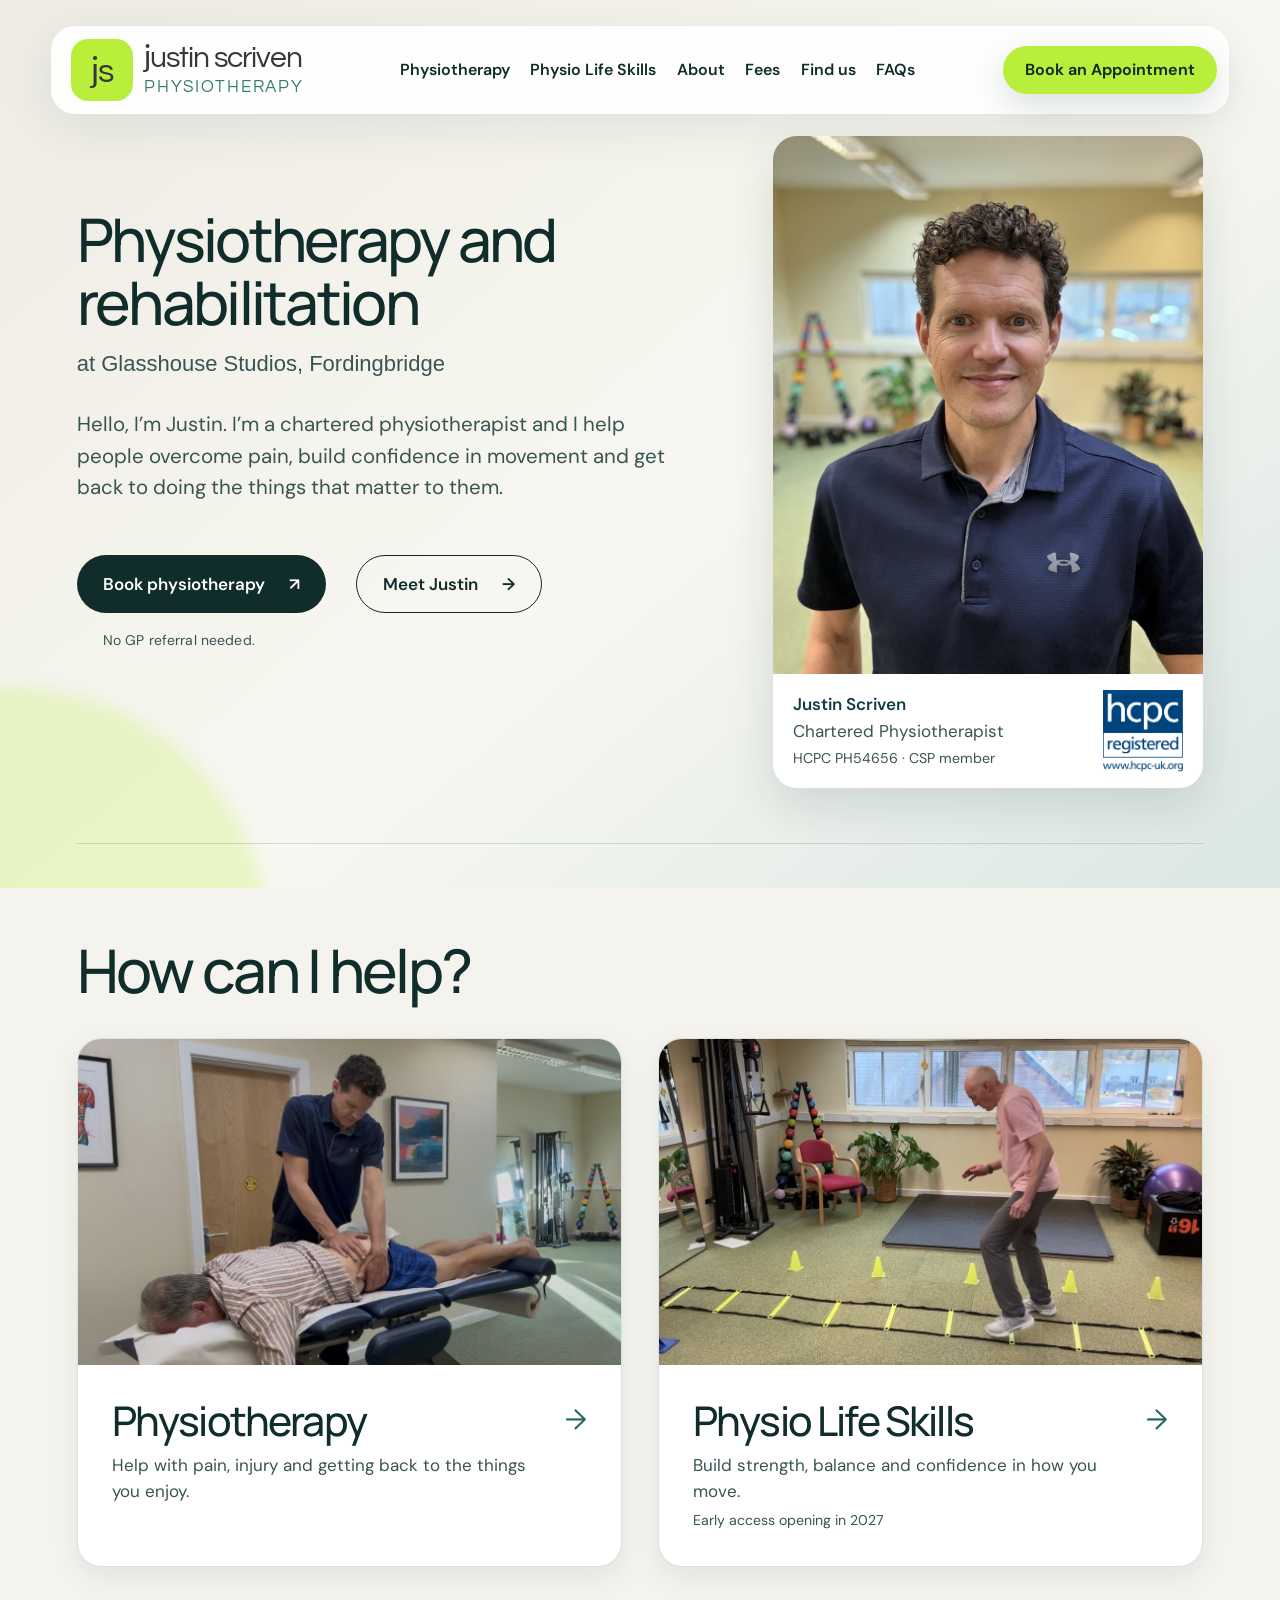
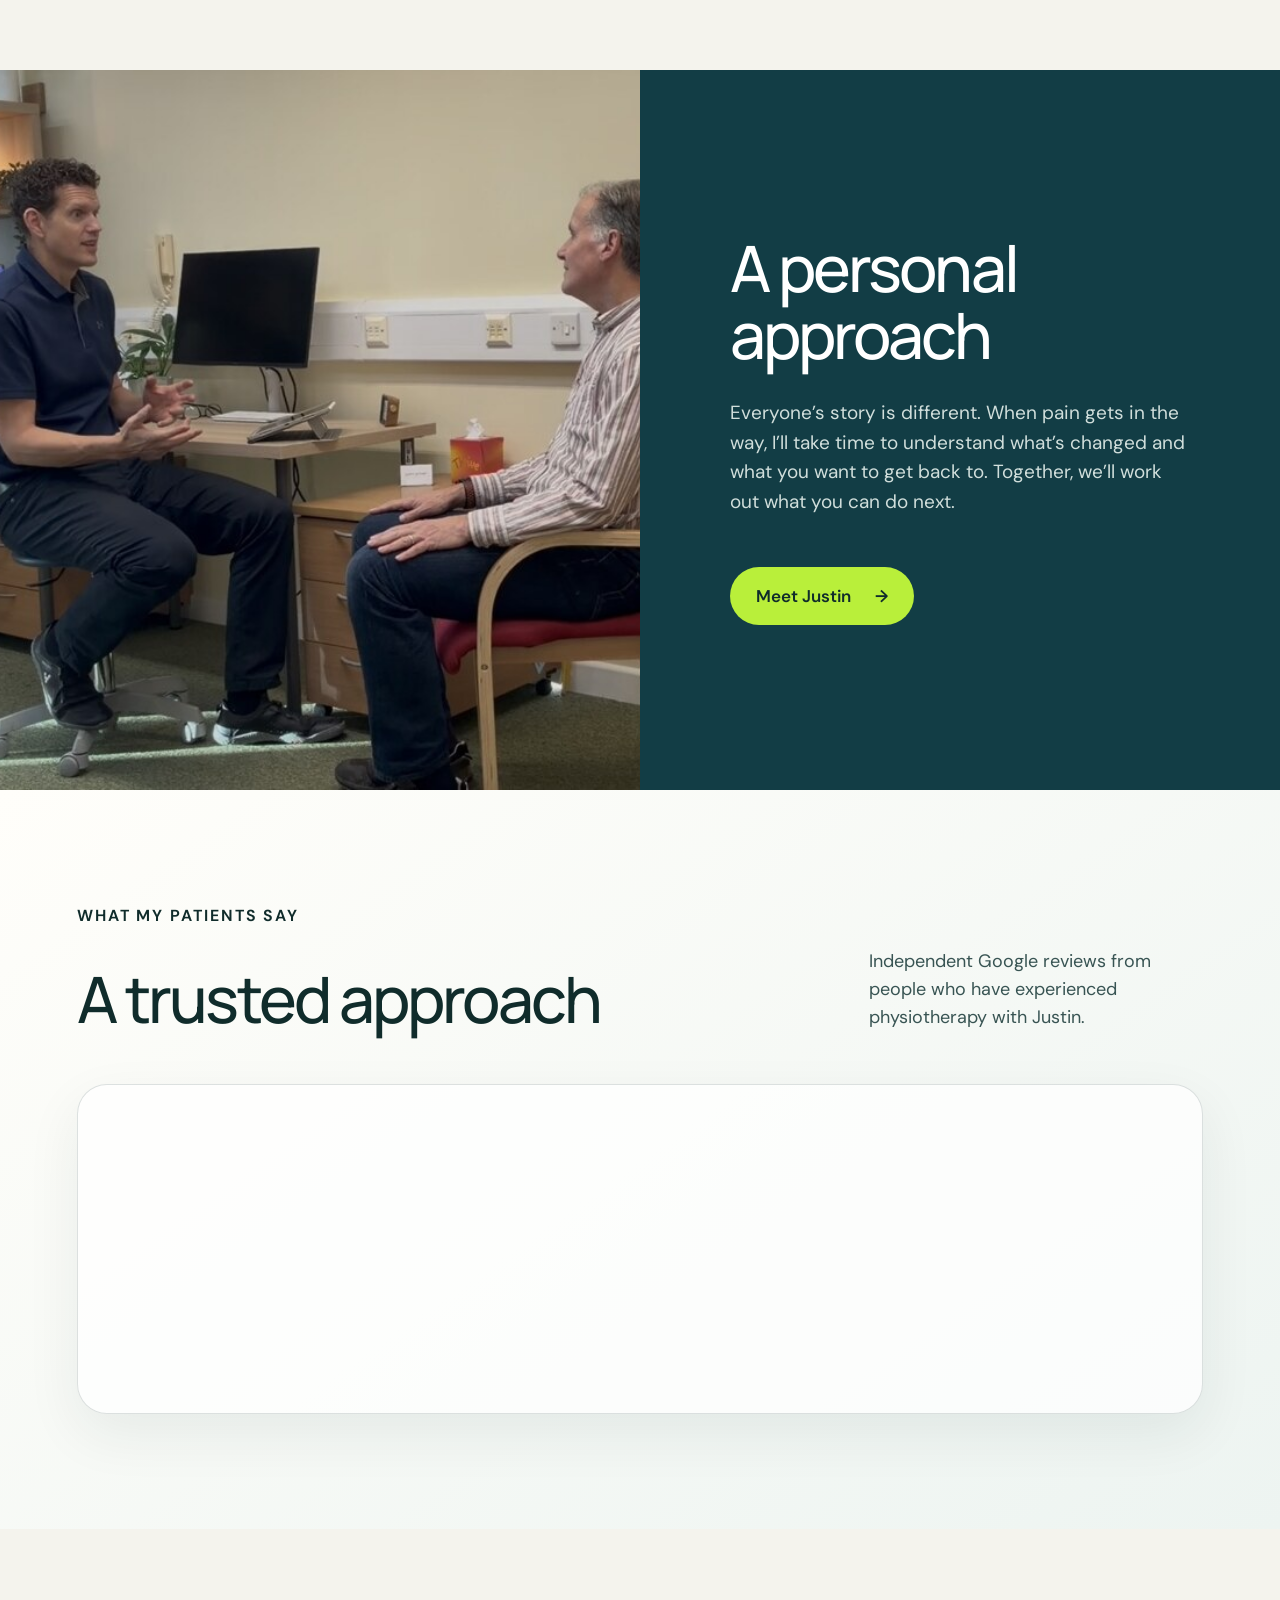
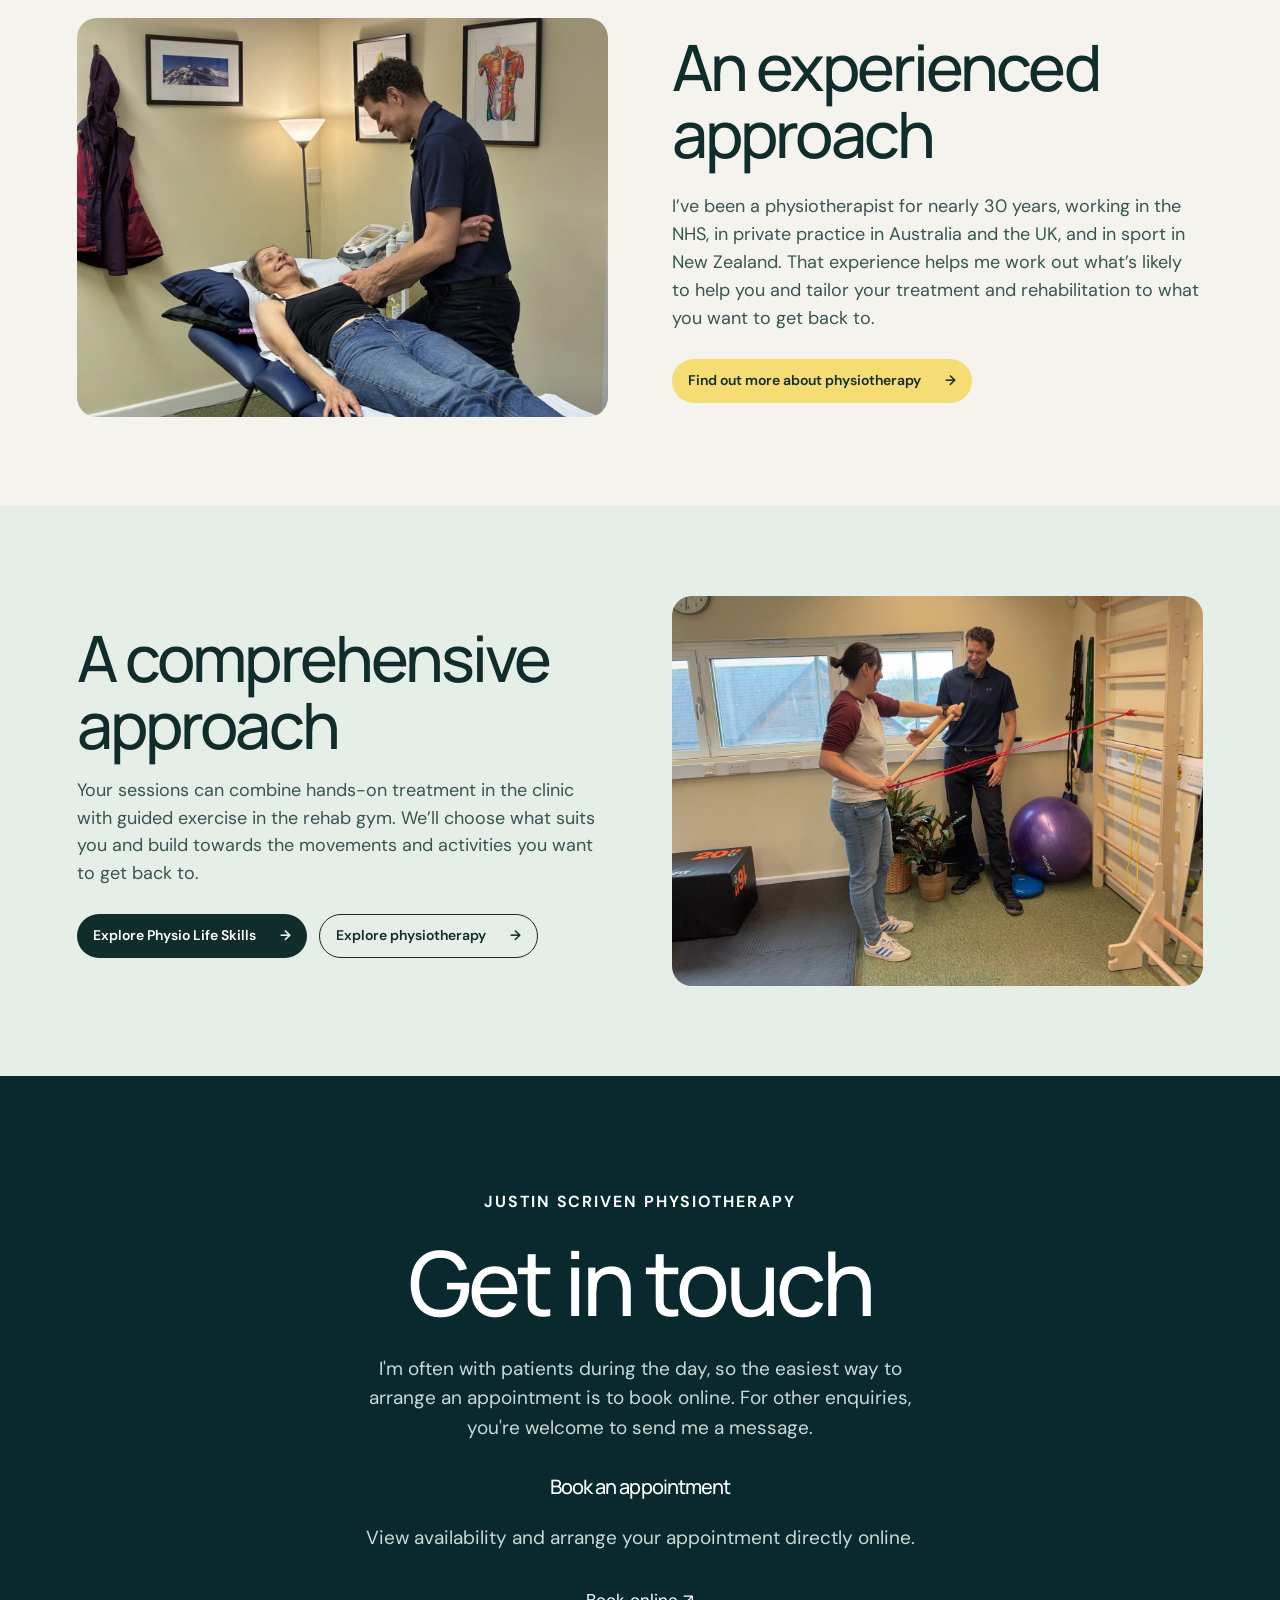
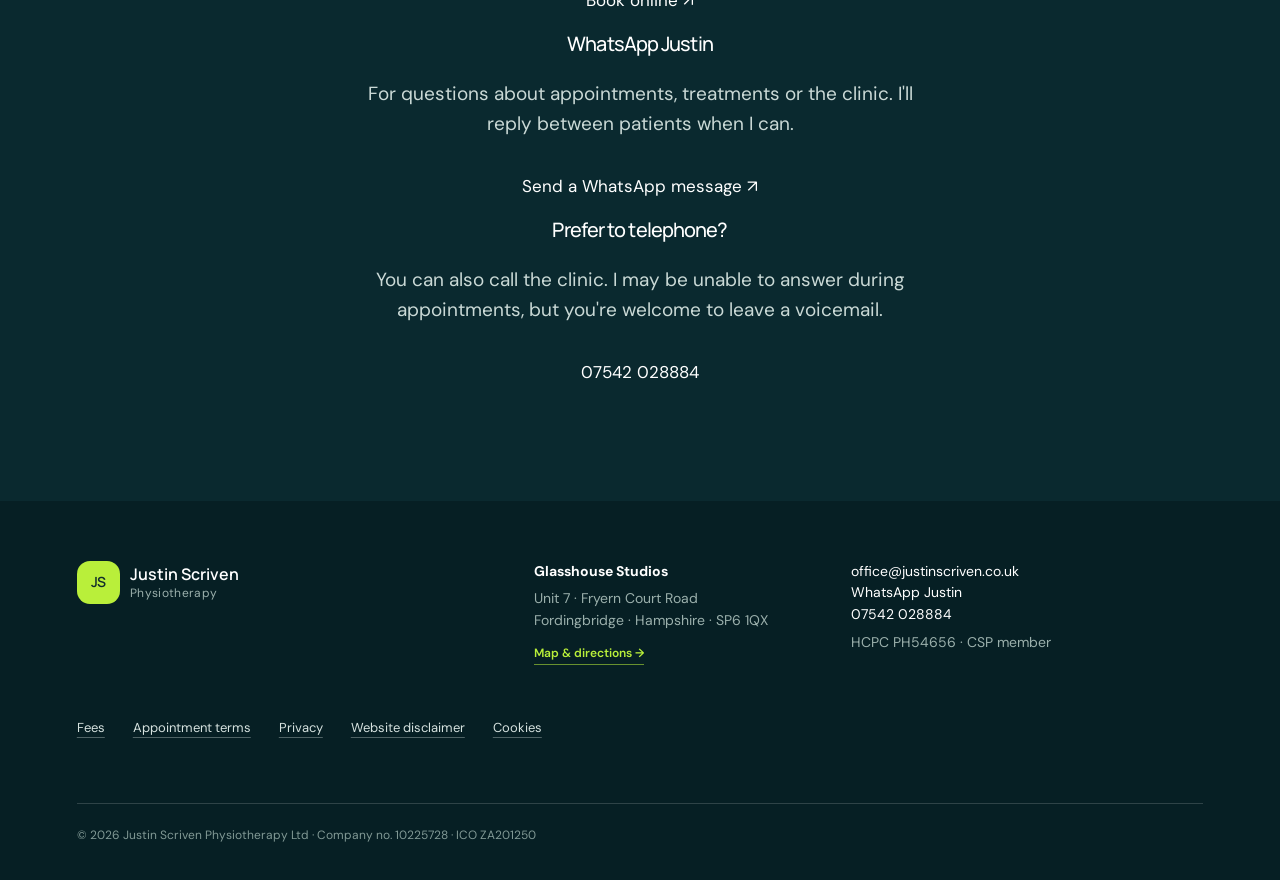
==== commit 4e56d541: "Add clinic WhatsApp and telephone contacts with booking-first homepage" ====
--- a/index.html
+++ b/index.html
@@ -42,8 +42,8 @@
         <p class="home-hero-location">at Glasshouse Studios, Fordingbridge</p>
         <p class="intro">Hello, I’m Justin. I’m a chartered physiotherapist and I help people overcome pain, build confidence in movement and get back to doing the things that matter to them.</p>
         <div class="hero-actions">
-          <a class="button" href="https://justin-scriven-physiotherapy-limited.uk1.cliniko.com/bookings#service" target="_blank" rel="noopener">Book physiotherapy <span>↗</span></a>
-          <a class="button home-meet-button" href="about.html">Meet Justin <span>→</span></a>
+          <a class="button" href="https://justin-scriven-physiotherapy-limited.uk1.cliniko.com/bookings#service" target="_blank" rel="noopener">Book physiotherapy <span>&#x2197;&#xFE0E;</span></a>
+          <a class="button home-meet-button" href="about.html">Meet Justin <span>&#x2192;&#xFE0E;</span></a>
         </div>
         <p class="hero-reassurance">No GP referral needed.</p>
       </div>
@@ -69,7 +69,7 @@
           <div class="home-service-card-copy">
             <h3>Physiotherapy</h3>
             <p>Help with pain, injury and getting back to the things you enjoy.</p>
-            <span aria-hidden="true">→</span>
+            <span aria-hidden="true">&#x2192;&#xFE0E;</span>
           </div>
         </a>
         <a class="home-service-card" href="physio-life-skills.html">
@@ -77,7 +77,7 @@
           <div class="home-service-card-copy">
             <h3>Physio Life Skills</h3>
             <p>Build strength, balance and confidence in how you move.<small>Early access opening in 2027</small></p>
-            <span aria-hidden="true">→</span>
+            <span aria-hidden="true">&#x2192;&#xFE0E;</span>
           </div>
         </a>
       </div>
@@ -88,7 +88,7 @@
       <div class="about-copy">
         <h2 class="home-personal-title">A personal approach</h2>
         <p>Everyone’s story is different. When pain gets in the way, I’ll take time to understand what’s changed and what you want to get back to. Together, we’ll work out what you can do next.</p>
-        <a class="button button-bright home-personal-action" href="about.html">Meet Justin <span>→</span></a>
+        <a class="button button-bright home-personal-action" href="about.html">Meet Justin <span>&#x2192;&#xFE0E;</span></a>
       </div>
     </section>
 
@@ -111,7 +111,7 @@
         <h2 id="home-experience-heading">An experienced approach</h2>
         <p>I’ve been a physiotherapist for nearly 30 years, working in the NHS, in private practice in Australia and the UK, and in sport in New Zealand. That experience helps me work out what’s likely to help you and tailor your treatment and rehabilitation to what you want to get back to.</p>
         <div class="home-approach-actions">
-          <a class="button home-button-yellow" href="physiotherapy.html">Find out more about physiotherapy <span aria-hidden="true">→</span></a>
+          <a class="button home-button-yellow" href="physiotherapy.html">Find out more about physiotherapy <span aria-hidden="true">&#x2192;&#xFE0E;</span></a>
         </div>
       </div>
     </section>
@@ -121,31 +121,45 @@
         <h2 id="home-comprehensive-heading">A comprehensive approach</h2>
         <p>Your sessions can combine hands-on treatment in the clinic with guided exercise in the rehab gym. We’ll choose what suits you and build towards the movements and activities you want to get back to.</p>
         <div class="home-approach-actions">
-          <a class="button" href="physio-life-skills.html">Explore Physio Life Skills <span aria-hidden="true">→</span></a>
-          <a class="button home-button-outline" href="physiotherapy.html">Explore physiotherapy <span aria-hidden="true">→</span></a>
+          <a class="button" href="physio-life-skills.html">Explore Physio Life Skills <span aria-hidden="true">&#x2192;&#xFE0E;</span></a>
+          <a class="button home-button-outline" href="physiotherapy.html">Explore physiotherapy <span aria-hidden="true">&#x2192;&#xFE0E;</span></a>
         </div>
       </div>
       <img src="assets/guided-resistance-band-exercise.jpg" width="1536" height="1129" loading="lazy" alt="Justin guiding a resistance band exercise in the rehabilitation gym">
     </section>
 
-    <section class="contact" id="contact">
-      <h2 class="home-contact-heading">Ready to talk it through?</h2>
-      <p>Whether something hurts or you want to stay active for the years ahead, I’d be pleased to help you work out a sensible next step.</p>
-      <div class="contact-route-actions">
-        <a class="button button-bright" href="https://justin-scriven-physiotherapy-limited.uk1.cliniko.com/bookings#service" target="_blank" rel="noopener">Book physiotherapy <span>↗</span></a>
-        <a class="button button-outline-light" href="physio-life-skills.html">Explore Physio Life Skills <span>→</span></a>
-      </div>
-      <div class="contact-secondary-links">
-        <a class="text-link light-link" href="fees.html">Appointments &amp; fees <span>→</span></a>
-        <a class="text-link light-link" href="directions.html">Parking &amp; directions <span>→</span></a>
+    <section class="contact contact-reception" id="contact" aria-labelledby="get-in-touch-heading">
+      <div class="contact-reception-inner">
+        <p class="eyebrow">Justin Scriven Physiotherapy</p>
+        <h2 id="get-in-touch-heading">Get in touch</h2>
+        <p class="contact-reception-intro">I'm often with patients during the day, so the easiest way to arrange an appointment is to book online. For other enquiries, you're welcome to send me a message.</p>
+        <div class="contact-reception-grid">
+          <div class="contact-reception-card contact-reception-book">
+            <h3>Book an appointment</h3>
+            <p>View availability and arrange your appointment directly online.</p>
+            <a class="contact-reception-action contact-reception-book-action" href="https://justin-scriven-physiotherapy-limited.uk1.cliniko.com/bookings#service" target="_blank" rel="noopener">Book online <span aria-hidden="true">&#x2197;&#xFE0E;</span></a>
+          </div>
+          <div class="contact-reception-card contact-reception-whatsapp">
+            <h3>WhatsApp Justin</h3>
+            <p>For questions about appointments, treatments or the clinic. I'll reply between patients when I can.</p>
+            <a class="contact-reception-action contact-reception-whatsapp-action" href="https://wa.me/447542028884" target="_blank" rel="noopener" aria-label="Send Justin a message on WhatsApp">Send a WhatsApp message <span aria-hidden="true">&#x2197;&#xFE0E;</span></a>
+          </div>
+        </div>
+        <div class="contact-reception-phone">
+          <div>
+            <h3>Prefer to telephone?</h3>
+            <p>You can also call the clinic. I may be unable to answer during appointments, but you're welcome to leave a voicemail.</p>
+          </div>
+          <a href="tel:+447542028884" aria-label="Call Justin Scriven Physiotherapy on 07542 028884">07542 028884</a>
+        </div>
       </div>
     </section>
   </main>
 
   <footer>
     <a class="brand footer-brand" href="#top"><span class="brand-mark">JS</span><span><strong>Justin Scriven</strong><small>Physiotherapy</small></span></a>
-    <a class="footer-location" href="directions.html"><strong>Glasshouse Studios</strong><span>Unit 7 · Fryern Court Road<br>Fordingbridge · Hampshire · SP6 1QX</span><small>Map &amp; directions →</small></a>
-    <div><a href="mailto:office@justinscriven.co.uk">office@justinscriven.co.uk</a><span>HCPC PH54656 · CSP member</span></div>
+    <a class="footer-location" href="directions.html"><strong>Glasshouse Studios</strong><span>Unit 7 · Fryern Court Road<br>Fordingbridge · Hampshire · SP6 1QX</span><small>Map &amp; directions &#x2192;&#xFE0E;</small></a>
+    <div class="footer-contact"><a href="mailto:office@justinscriven.co.uk">office@justinscriven.co.uk</a><a href="https://wa.me/447542028884" target="_blank" rel="noopener">WhatsApp Justin</a><a href="tel:+447542028884">07542 028884</a><span>HCPC PH54656 · CSP member</span></div>
     <div class="footer-legal"><a href="fees.html">Fees</a><a href="legal.html#appointments">Appointment terms</a><a href="legal.html#privacy">Privacy</a><a href="legal.html#disclaimer">Website disclaimer</a><a href="legal.html#cookies">Cookies</a></div>
     <p>© 2026 Justin Scriven Physiotherapy Ltd · Company no. 10225728 · ICO ZA201250</p>
   </footer>
--- a/styles.css
+++ b/styles.css
@@ -1461,3 +1461,234 @@
 .pls-assessment-heading-green { color: #285e45; }
 
 .pls-email-invite > div:first-child { align-self: start; }
+
+
+/* About page: mobile-only layout refinements (November 2026). */
+@media (max-width: 760px) {
+  body.about-page { overflow-x: clip; }
+  .about-page .about-hero {
+    width: 100%;
+    max-width: 100%;
+    box-sizing: border-box;
+    grid-template-columns: minmax(0, 1fr);
+    padding-top: 155px;
+    padding-right: 22px;
+    padding-left: 22px;
+    padding-bottom: 54px;
+  }
+  .about-page .about-hero-copy { min-width: 0; }
+  .about-page .about-hero h1 {
+    max-width: 100%;
+    font-size: clamp(43px, 10.5vw, 54px);
+    line-height: 1.08;
+    overflow-wrap: normal;
+  }
+  .about-page .about-portrait {
+    width: 100%;
+    max-width: 100%;
+    height: 420px;
+    min-width: 0;
+    margin-top: 8px;
+    overflow: hidden;
+    border-radius: 145px 145px 24px 24px;
+  }
+  .about-page .about-portrait img {
+    width: 100%;
+    max-width: 100%;
+    max-height: 100%;
+    object-fit: contain;
+    object-position: bottom center;
+  }
+  .about-page .about-portrait figcaption { right: 8px; bottom: 16px; }
+}
+
+
+/* Closer people-focused crop for the seated exercise photo on phones only. */
+@media (max-width: 760px) {
+  .life-page .pls-clinic-photo:has(img[src="assets/strength-rehab.jpg"]) {
+    aspect-ratio: 4 / 3;
+    overflow: hidden;
+  }
+  .life-page .pls-clinic-photo img[src="assets/strength-rehab.jpg"] {
+    width: 100%;
+    height: 100%;
+    aspect-ratio: auto;
+    object-fit: cover;
+    object-position: 46% 40%;
+    transform: scale(1.43);
+    transform-origin: 46% 43%;
+  }
+}
+
+
+/* About hero portrait: make Justin fill more of the green arch on mobile. */
+@media (max-width: 760px) {
+  .about-page .about-portrait img {
+    transform: scale(1.26);
+    transform-origin: center bottom;
+  }
+}
+
+
+/* Centre the final professional credential above the portrait on phones. */
+@media (max-width: 760px) {
+  .about-page .about-hero-facts span:last-child {
+    flex-basis: 100%;
+    text-align: center;
+  }
+  .about-page .about-hero-facts span:last-child b {
+    display: none;
+  }
+}
+
+
+/* Find Us: quieter video link and prominent satnav options near What3Words. */
+.directions-hero-links .directions-video-text-link {
+  display: inline-flex;
+  align-items: center;
+  gap: 12px;
+  padding: 9px 0 6px;
+  background: transparent;
+  border: 0;
+  border-bottom: 1px solid currentColor;
+  border-radius: 0;
+  box-shadow: none;
+  color: var(--lime);
+  font-weight: 600;
+  text-decoration: none;
+}
+.directions-hero-links .directions-video-text-link:hover { color: #d4ff72; }
+.directions-destination .destination-sat-nav { margin: 28px 0 0; }
+.directions-destination .destination-sat-nav h3 {
+  margin: 0 0 14px;
+  color: var(--lime);
+  font-size: clamp(18px, 2vw, 22px);
+  font-weight: 600;
+}
+.directions-destination .destination-sat-nav-links {
+  display: flex;
+  flex-wrap: wrap;
+  gap: 10px;
+}
+.directions-destination .destination-sat-nav .map-app-link {
+  min-width: 0;
+  flex: 1 1 150px;
+  max-width: 230px;
+  border-color: var(--lime);
+  background: var(--lime);
+  color: var(--navy-deep);
+}
+.directions-destination .destination-sat-nav .map-app-link:hover {
+  background: #d4ff72;
+  border-color: #d4ff72;
+}
+@media (max-width: 760px) {
+  .directions-hero-links { justify-items: start; }
+  .directions-hero-links .directions-jump { text-align: left; }
+  .directions-destination .destination-sat-nav .map-app-link {
+    padding-inline: 14px;
+    font-size: 14px;
+  }
+}
+
+
+/* Find Us satnav: equal-weight outlined pill buttons beneath What3Words. */
+.directions-destination .destination-sat-nav {
+  width: 100%;
+  margin-top: 28px;
+  text-align: center;
+}
+.directions-destination .destination-sat-nav h3 {
+  color: #fff;
+  text-align: center;
+}
+.directions-destination .destination-sat-nav-links {
+  display: flex;
+  align-items: stretch;
+  justify-content: center;
+  flex-wrap: wrap;
+  gap: 12px;
+}
+.directions-destination .destination-sat-nav .map-app-link,
+.directions-destination .destination-sat-nav .map-app-link-apple {
+  box-sizing: border-box;
+  flex: 1 1 155px;
+  max-width: 230px;
+  min-height: 56px;
+  border: 2px solid var(--lime);
+  border-radius: 999px;
+  background: transparent;
+  color: var(--lime);
+  box-shadow: none;
+  font-weight: 600;
+}
+.directions-destination .destination-sat-nav .map-app-link:hover,
+.directions-destination .destination-sat-nav .map-app-link-apple:hover {
+  border-color: var(--lime);
+  background: rgba(190, 255, 45, .12);
+  color: var(--lime);
+}
+@media (max-width: 430px) {
+  .directions-destination .destination-sat-nav-links { gap: 10px; }
+  .directions-destination .destination-sat-nav .map-app-link {
+    min-width: 0;
+    padding-inline: 13px;
+    font-size: 14px;
+  }
+}
+
+
+/* Physiotherapy hero: small-screen spacing, portrait crop and centred credentials. */
+@media (max-width: 760px) {
+  .physio-hero h1 > em {
+    display: block;
+    margin-top: 20px;
+  }
+  .physio-hero .physio-hero-image img {
+    transform: scale(1.14);
+    transform-origin: center 43%;
+  }
+  .physio-hero .hero-foot {
+    width: 100%;
+    align-items: center;
+    text-align: center;
+  }
+  .physio-hero .hero-foot span { display: block; text-align: center; }
+}
+
+
+/* Find Us: more breathing room under satnav heading and white button labels. */
+.directions-destination .destination-sat-nav h3 {
+  margin-bottom: 26px;
+}
+.directions-destination .destination-sat-nav .map-app-link,
+.directions-destination .destination-sat-nav .map-app-link-apple {
+  color: #fff;
+}
+.directions-destination .destination-sat-nav .map-app-link:hover,
+.directions-destination .destination-sat-nav .map-app-link-apple:hover {
+  color: #fff;
+}
+
+
+/* Find Us: bring the Map heading slightly closer to the preceding dark green section. */
+@media (max-width: 760px) {
+  .map-section { padding-top: 54px; }
+}
+
+
+/* Keep Menu left and Book right when the mobile header collapses on scroll. */
+@media (max-width: 760px) {
+  .site-header.is-compact .nav-shell {
+    width: 100%;
+    justify-content: space-between;
+  }
+  .site-header.is-compact .menu-button {
+    order: 0;
+    margin-right: auto;
+  }
+  .site-header.is-compact .compact-book {
+    order: 1;
+    margin-left: auto;
+  }
+}
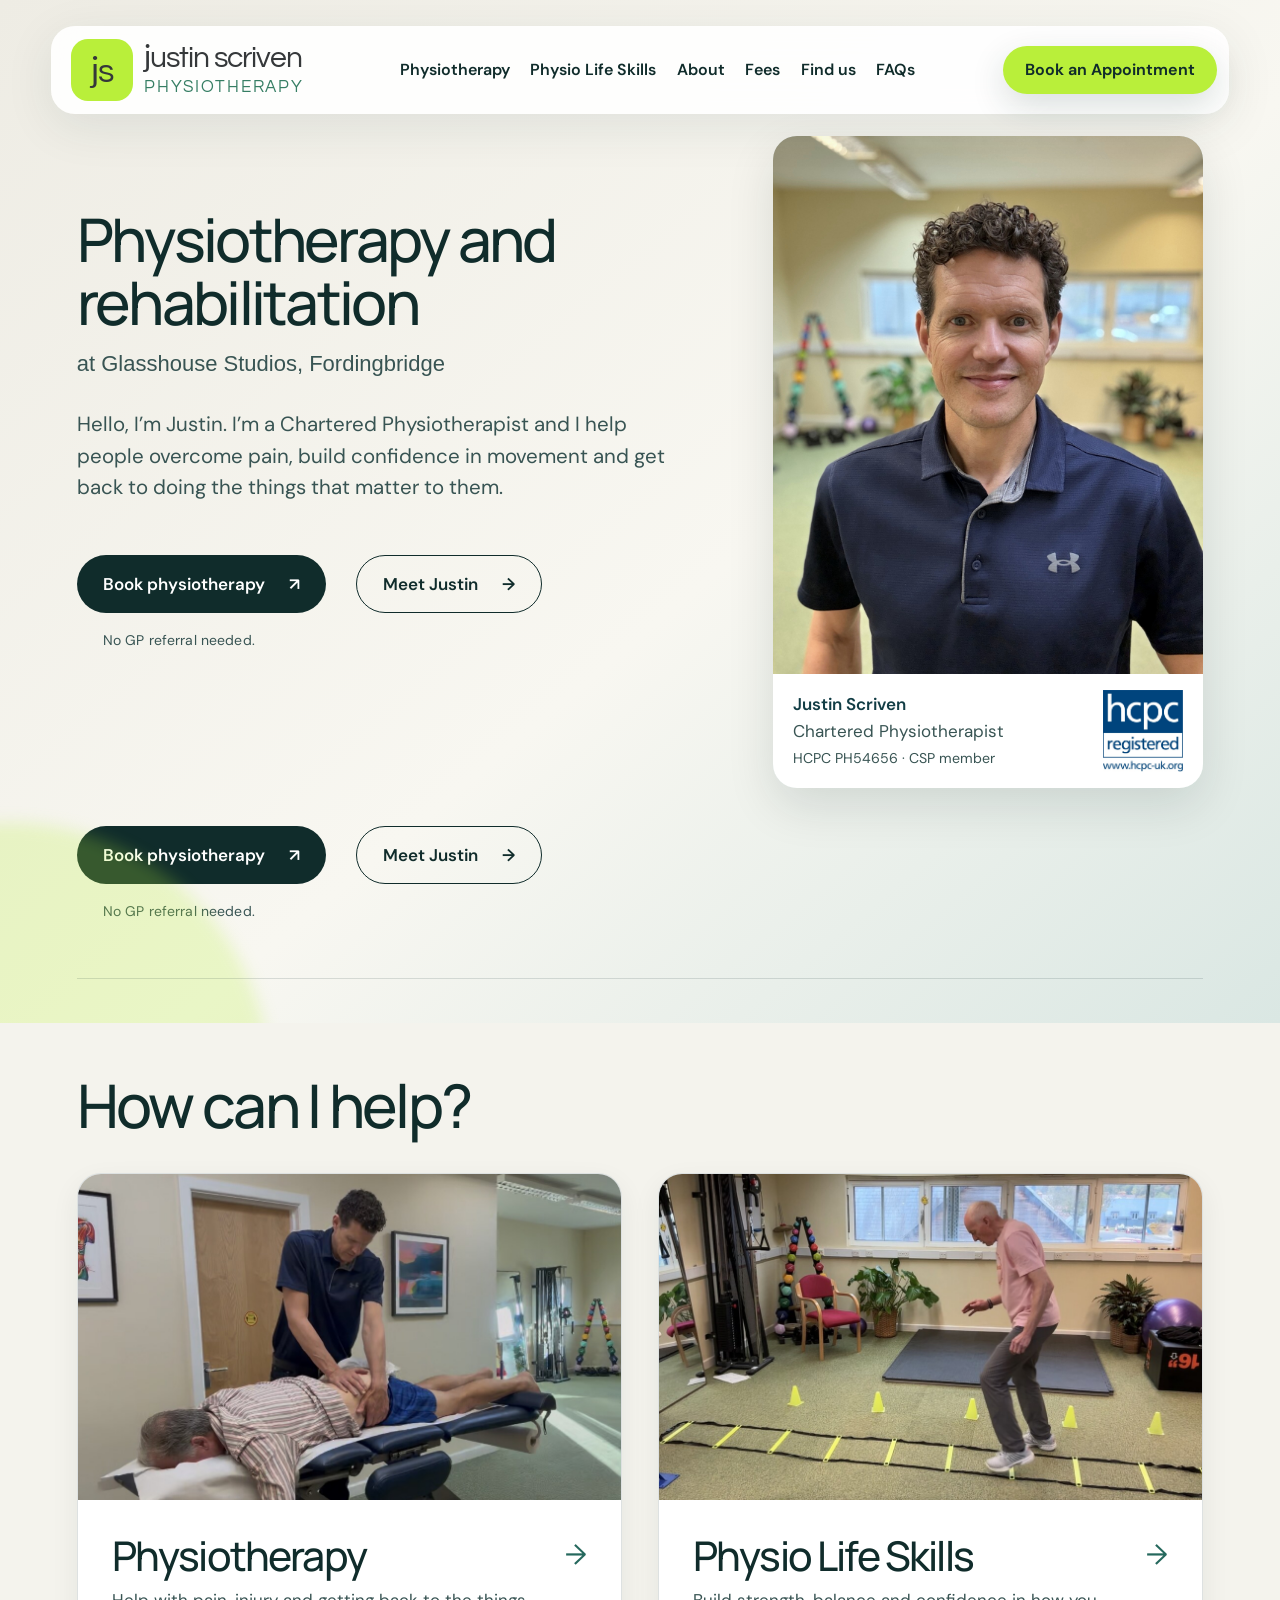
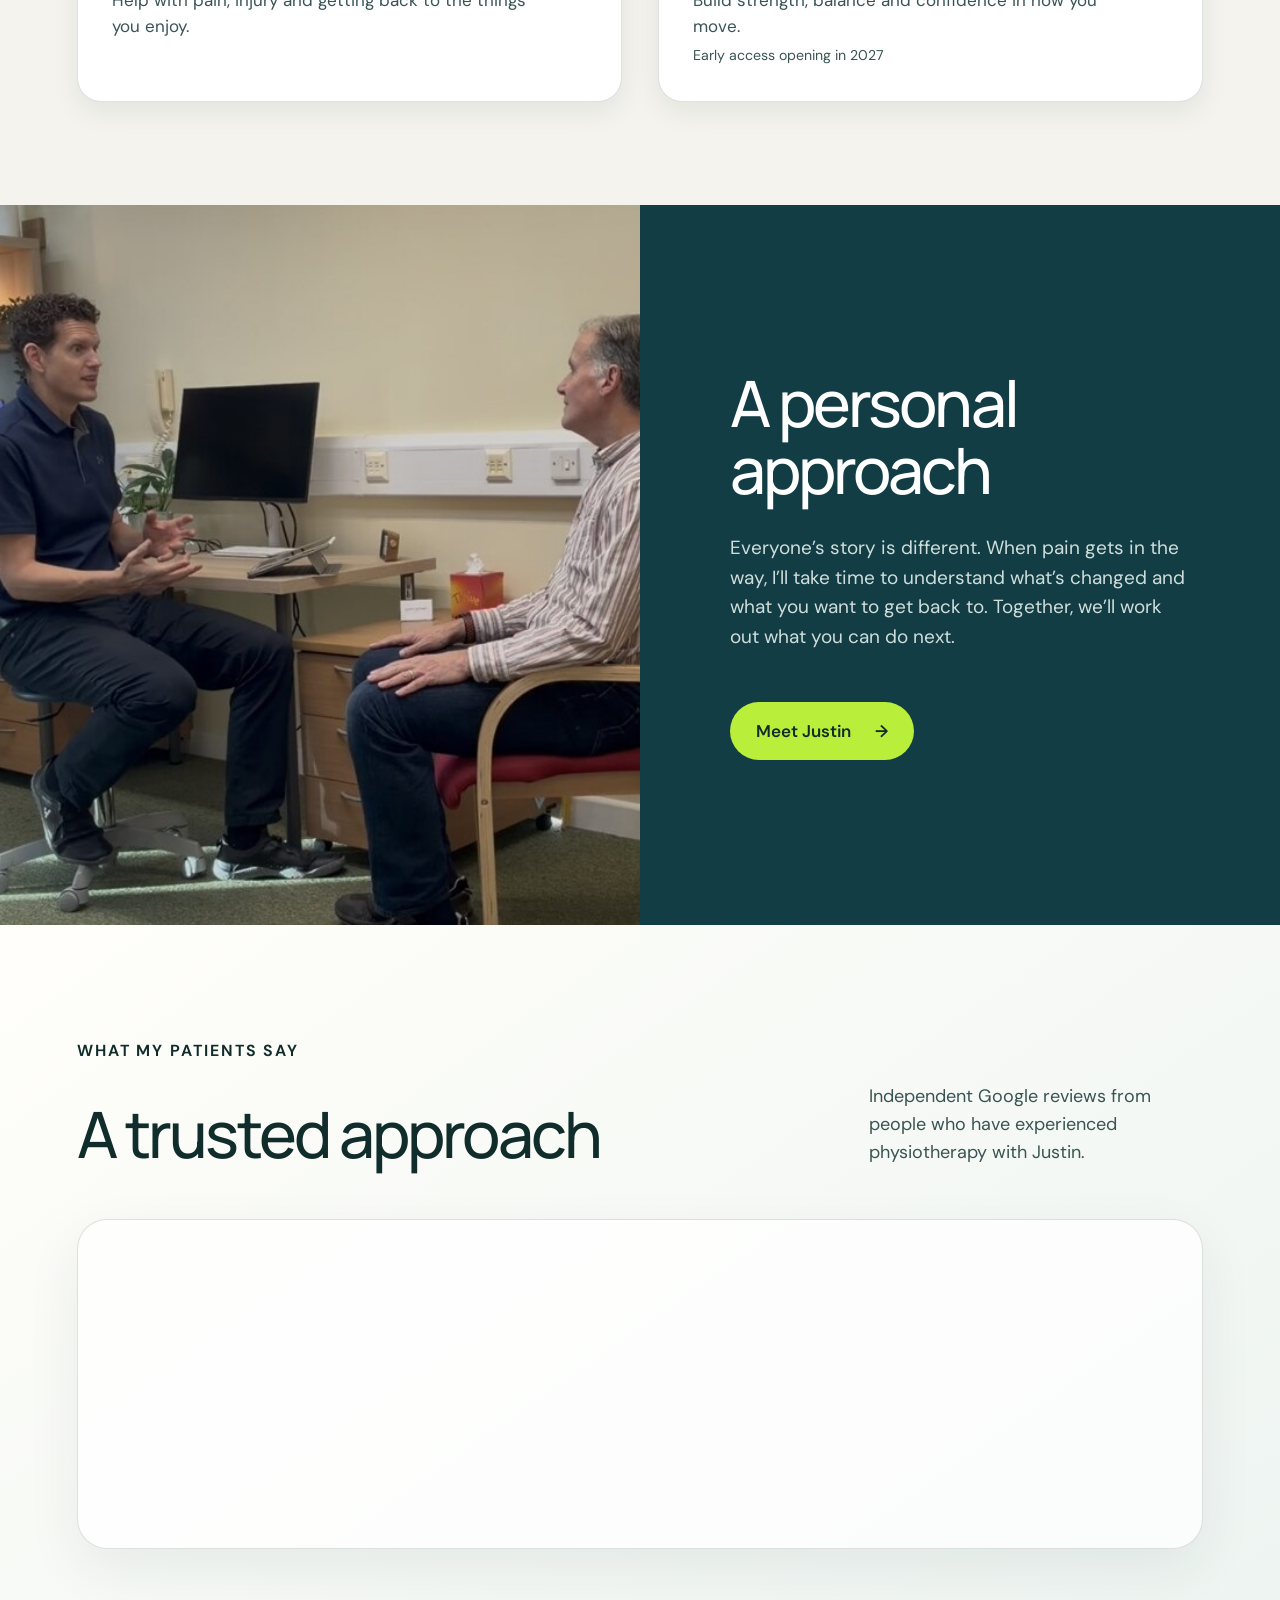
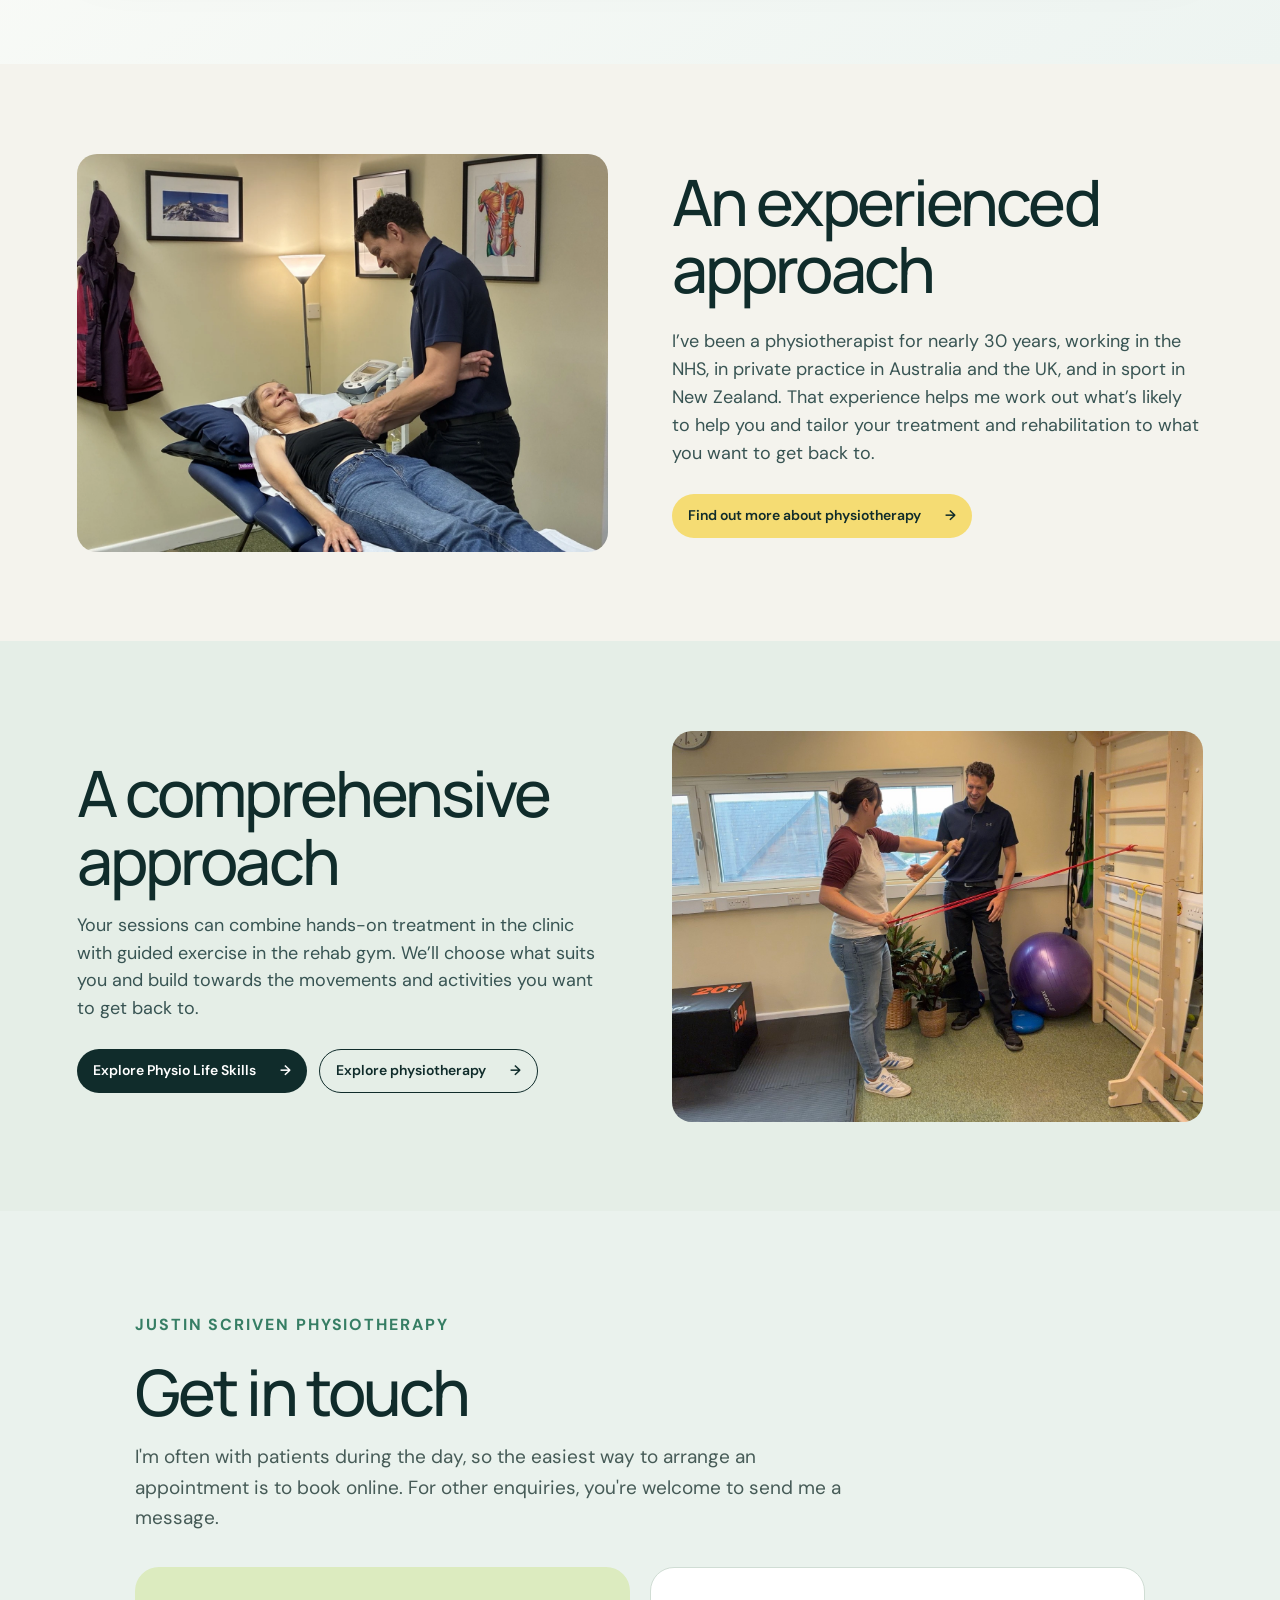
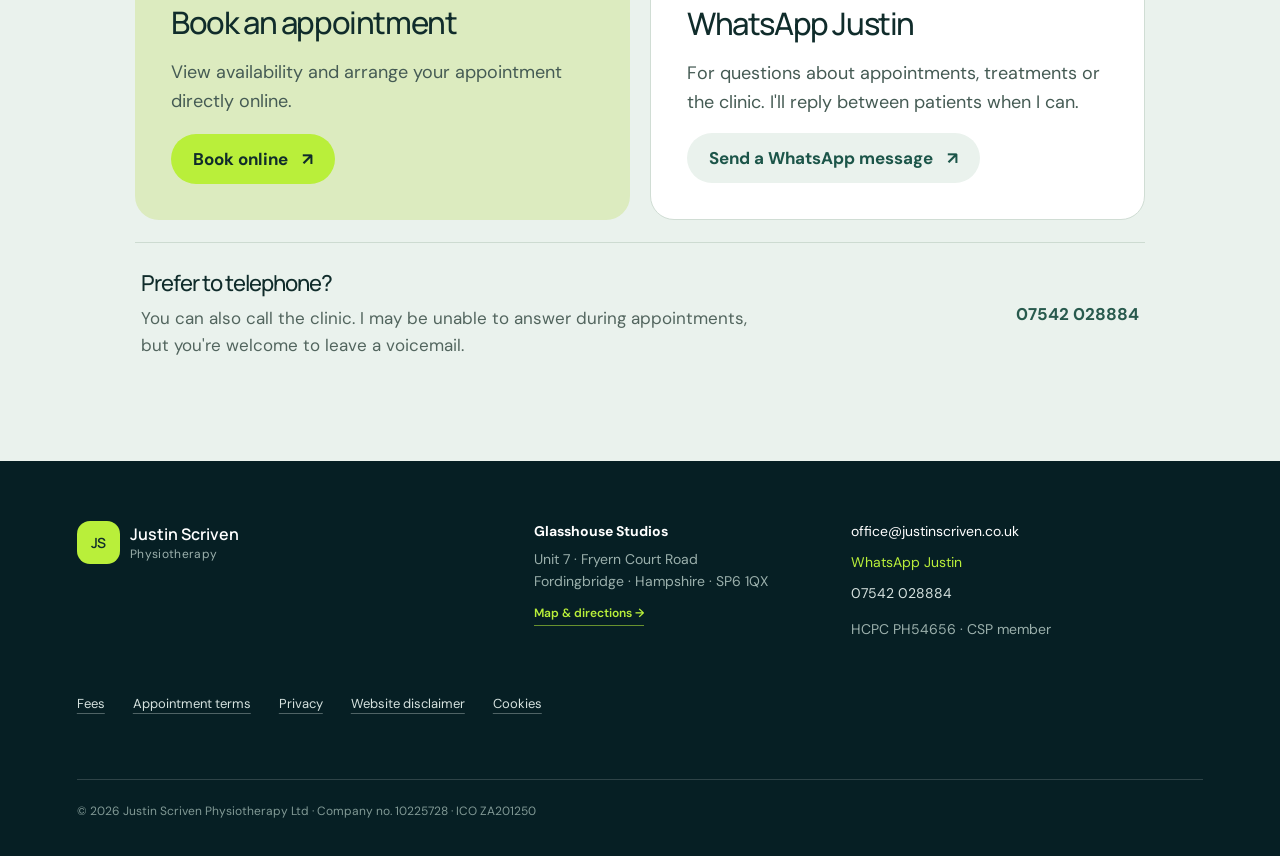
==== commit 3888a28c: "Capitalise Chartered Physiotherapist and move mobile home actions beneath portrait" ====
--- a/index.html
+++ b/index.html
@@ -40,7 +40,7 @@
       <div class="hero-copy">
         <h1 class="home-purpose-title">Physiotherapy and rehabilitation</h1>
         <p class="home-hero-location">at Glasshouse Studios, Fordingbridge</p>
-        <p class="intro">Hello, I’m Justin. I’m a chartered physiotherapist and I help people overcome pain, build confidence in movement and get back to doing the things that matter to them.</p>
+        <p class="intro">Hello, I’m Justin. I’m a Chartered Physiotherapist and I help people overcome pain, build confidence in movement and get back to doing the things that matter to them.</p>
         <div class="hero-actions">
           <a class="button" href="https://justin-scriven-physiotherapy-limited.uk1.cliniko.com/bookings#service" target="_blank" rel="noopener">Book physiotherapy <span>&#x2197;&#xFE0E;</span></a>
           <a class="button home-meet-button" href="about.html">Meet Justin <span>&#x2192;&#xFE0E;</span></a>
@@ -57,6 +57,13 @@
           <img class="home-hcpc-logo" src="assets/hcpc-registered.jpg" width="666" height="684" alt="HCPC registered">
         </figcaption>
       </figure>
+      <div class="home-mobile-actions">
+        <div class="hero-actions">
+          <a class="button" href="https://justin-scriven-physiotherapy-limited.uk1.cliniko.com/bookings#service" target="_blank" rel="noopener">Book physiotherapy <span>&#x2197;&#xFE0E;</span></a>
+          <a class="button home-meet-button" href="about.html">Meet Justin <span>&#x2192;&#xFE0E;</span></a>
+        </div>
+        <p class="hero-reassurance">No GP referral needed.</p>
+      </div>
       <div class="hero-foot">
       </div>
     </section>
--- a/styles.css
+++ b/styles.css
@@ -1692,3 +1692,149 @@
     margin-left: auto;
   }
 }
+
+
+/* Contact redesign: booking first, WhatsApp second, telephone discreet. */
+.contact.contact-reception {
+  padding: clamp(70px, 8vw, 112px) 22px;
+  text-align: left;
+  background: #eaf2ed;
+  color: var(--ink);
+}
+.contact-reception-inner { max-width: 1010px; margin: 0 auto; }
+.contact-reception .eyebrow { color: #367e64; font-weight: 700; }
+.contact-reception h2 {
+  margin: 8px 0 16px;
+  font-size: clamp(42px, 5vw, 64px);
+  line-height: 1.08;
+}
+.contact.contact-reception .contact-reception-intro {
+  max-width: 730px;
+  margin: 0 0 34px;
+  color: #465b57;
+  font-size: clamp(17px, 1.65vw, 19px);
+  line-height: 1.6;
+}
+.contact-reception-grid {
+  display: grid;
+  grid-template-columns: repeat(2,minmax(0,1fr));
+  gap: 20px;
+}
+.contact-reception-card {
+  display: flex;
+  flex-direction: column;
+  gap: 16px;
+  padding: clamp(22px,3vw,36px);
+  border-radius: 24px;
+  min-width: 0;
+}
+.contact-reception-book { background: #dcebbf; }
+.contact-reception-whatsapp { background: #fff; border: 1px solid #d0ddd4; }
+.contact-reception-card h3,.contact-reception-phone h3 { margin: 0; font-size: clamp(22px,2.4vw,27px); line-height: 1.25; }
+.contact.contact-reception .contact-reception-card p {
+  flex: 1;
+  margin: 0;
+  max-width: none;
+  color: #455b54;
+  font-size: 16px;
+  line-height: 1.55;
+}
+.contact-reception-action {
+  display: inline-flex;
+  justify-content: space-between;
+  align-items: center;
+  gap: 14px;
+  width: fit-content;
+  max-width: 100%;
+  min-height: 48px;
+  padding: 12px 22px;
+  border-radius: 99px;
+  font-weight: 700;
+  font-size: 15px;
+  text-decoration: none;
+}
+.contact-reception-book-action { background: var(--lime); color: var(--ink); }
+.contact-reception-book-action:hover { background: #cef978; }
+.contact-reception-whatsapp-action { background: #eaf2ed; color: #1c5549; }
+.contact-reception-whatsapp-action:hover { background: #d6e8db; }
+.contact-reception-phone {
+  display: flex;
+  justify-content: space-between;
+  align-items: center;
+  gap: 24px;
+  margin-top: 22px;
+  padding: 27px 6px 0;
+  border-top: 1px solid #cddbd1;
+}
+.contact-reception-phone h3 { font-size: 19px; }
+.contact.contact-reception .contact-reception-phone p {
+  max-width: 610px;
+  margin: 7px 0 0;
+  color: #52655e;
+  font-size: 15px;
+  line-height: 1.55;
+}
+.contact-reception-phone > a {
+  white-space: nowrap;
+  color: #285a4d;
+  font-size: 17px;
+  font-weight: 700;
+  text-underline-offset: 4px;
+}
+footer .footer-contact { gap: 9px; }
+footer .footer-contact a { width: fit-content; overflow-wrap: anywhere; }
+footer .footer-contact a:nth-of-type(2) { color: var(--lime); }
+footer .footer-contact a:nth-of-type(3) { color: #d6e2df; }
+.directions-contact-choices {
+  padding: clamp(64px,7vw,95px) 22px;
+  background: #eaf2ed;
+  color: var(--ink);
+}
+.directions-contact-choices-inner { max-width: 950px; margin: 0 auto; text-align: center; }
+.directions-contact-choices h2 { margin: 0 0 14px; font-size: clamp(38px,4.5vw,56px); }
+.directions-contact-choices p { max-width: 660px; margin: 0 auto 27px; color: #52655e; font-size: 18px; line-height: 1.55; }
+.directions-contact-choices-actions { display: flex; justify-content: center; align-items: center; flex-wrap: wrap; gap: 18px 34px; }
+.directions-contact-whatsapp {
+  display: inline-flex;
+  align-items: center;
+  gap: 18px;
+  min-height: 50px;
+  padding: 12px 23px;
+  border-radius: 99px;
+  background: #dcebbf;
+  color: #225347;
+  font-weight: 700;
+}
+.directions-contact-whatsapp:hover { background: #cef978; }
+.directions-contact-phone { color: #52655e; font-size: 15px; }
+.directions-contact-phone a { display: inline-block; color: #285a4d; font-weight: 700; text-underline-offset: 4px; }
+@media (max-width: 700px) {
+  .contact.contact-reception { padding: 70px 20px; }
+  .contact-reception-grid { grid-template-columns: 1fr; gap: 14px; }
+  .contact-reception-card { padding: 25px 22px; }
+  .contact-reception-phone { align-items: flex-start; flex-direction: column; gap: 14px; }
+  .directions-contact-choices-actions { flex-direction: column; gap: 18px; }
+}
+
+
+/* Slightly larger, easier-to-read contact card copy and headings. */
+.contact.contact-reception .contact-reception-card h3 {
+  font-size: clamp(25px, 2.9vw, 31px);
+}
+.contact.contact-reception .contact-reception-card p {
+  font-size: 18px;
+  line-height: 1.6;
+}
+.contact.contact-reception .contact-reception-action {
+  font-size: 17px;
+}
+.contact.contact-reception .contact-reception-phone h3 {
+  font-size: 22px;
+}
+.contact.contact-reception .contact-reception-phone p {
+  font-size: 17px;
+  line-height: 1.6;
+}
+@media (max-width: 700px) {
+  .contact.contact-reception .contact-reception-card h3 { font-size: 26px; }
+}
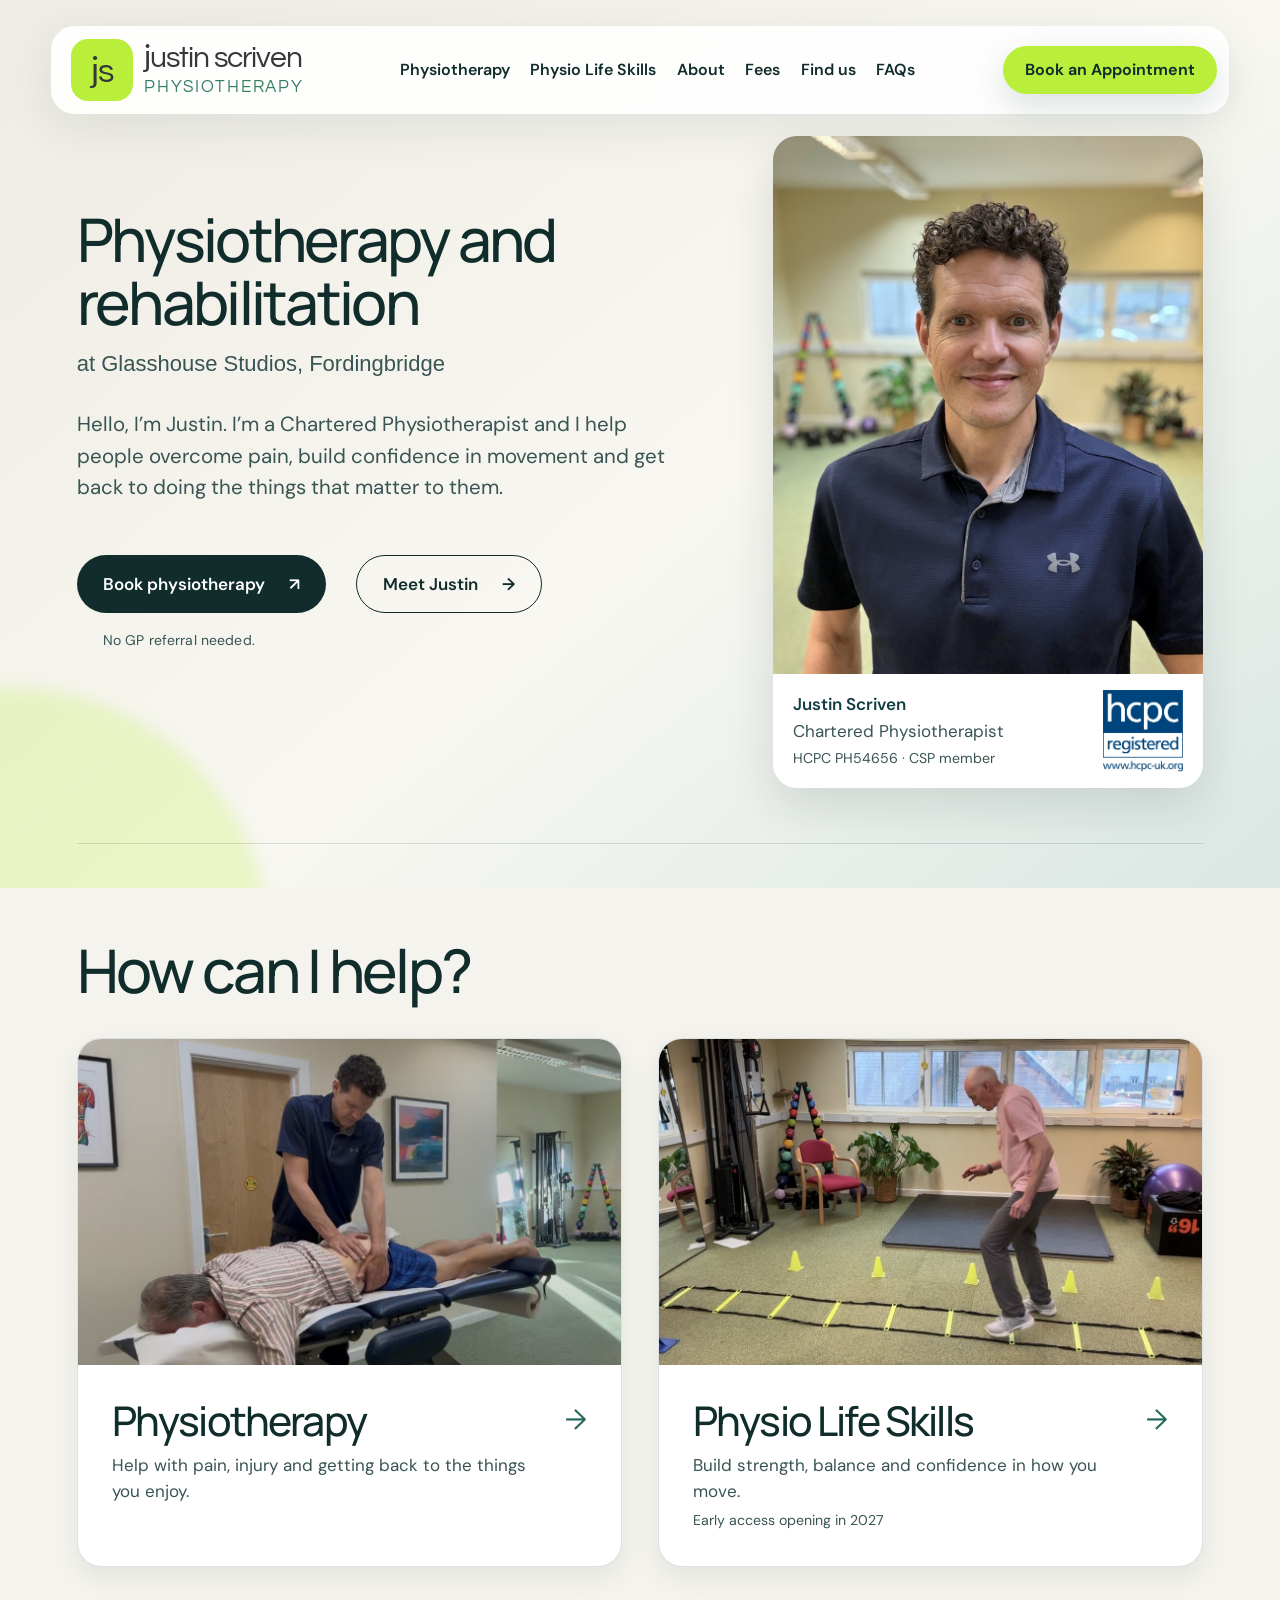
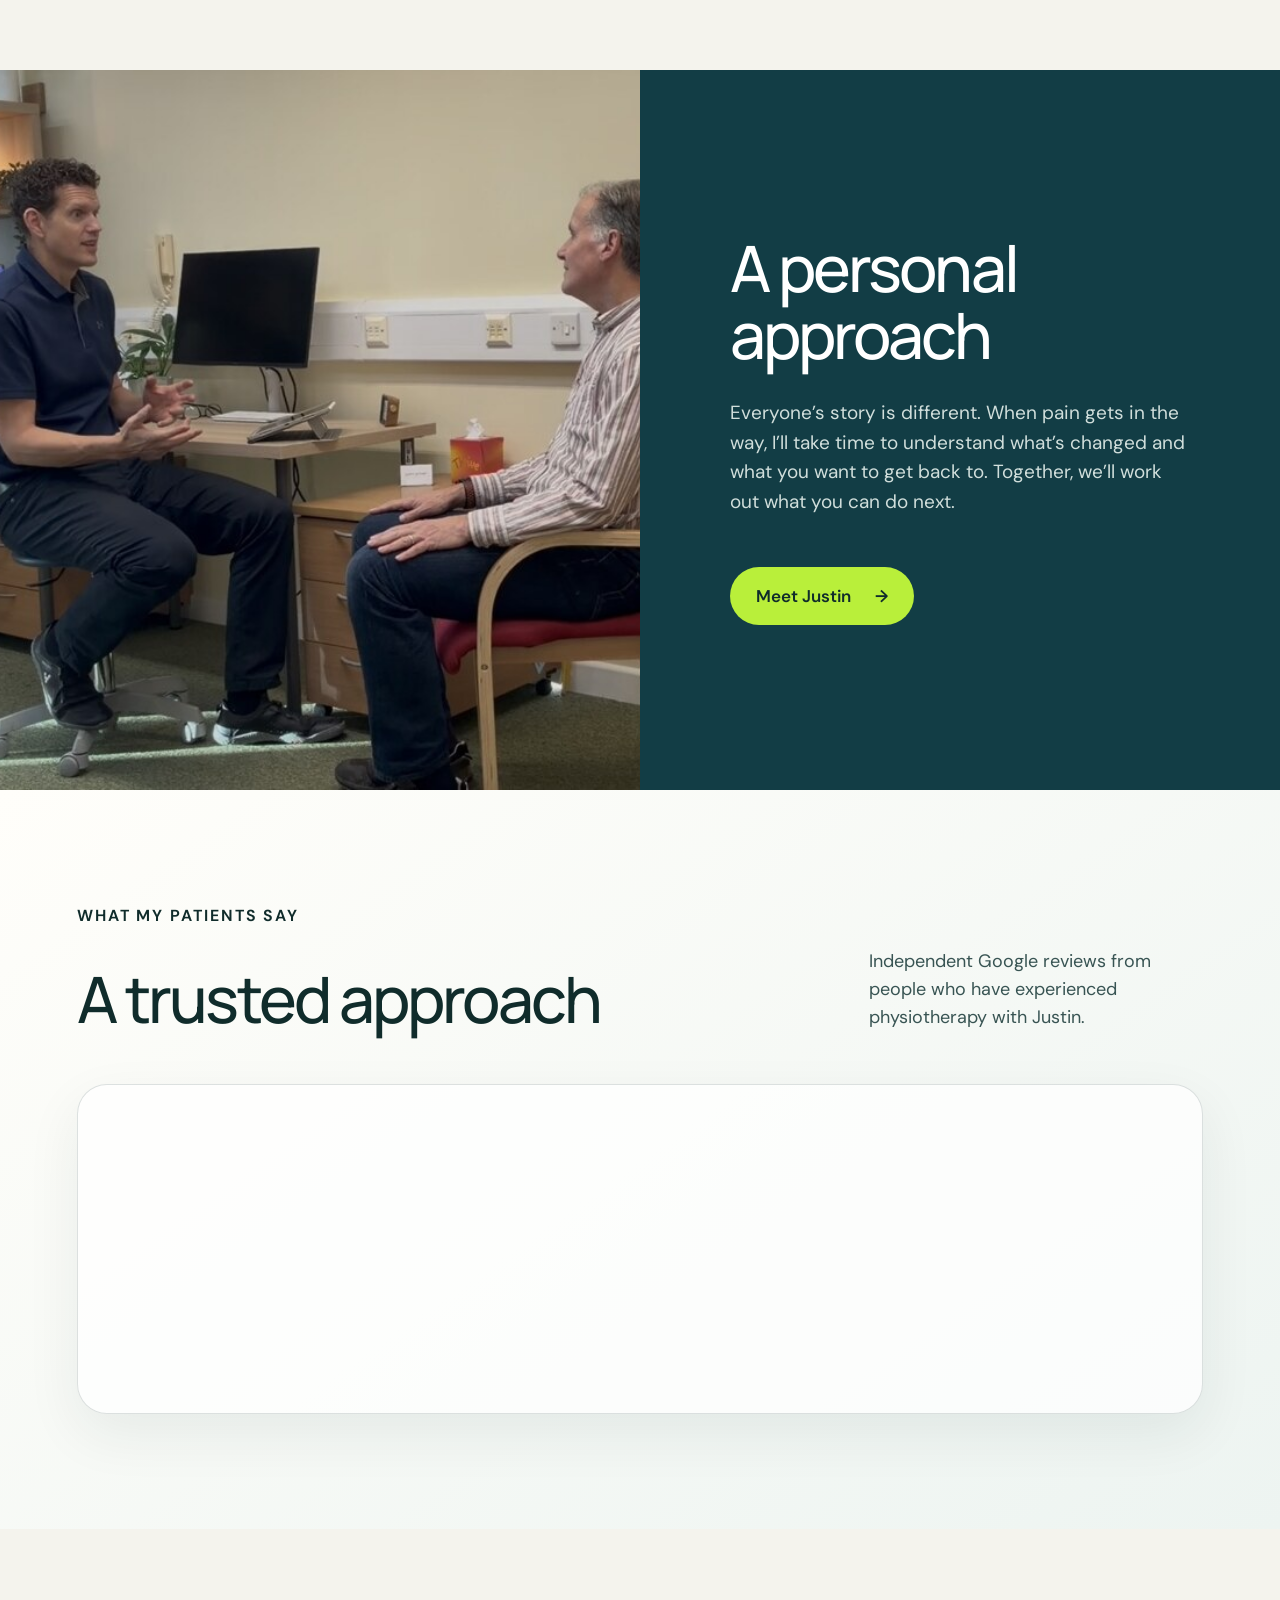
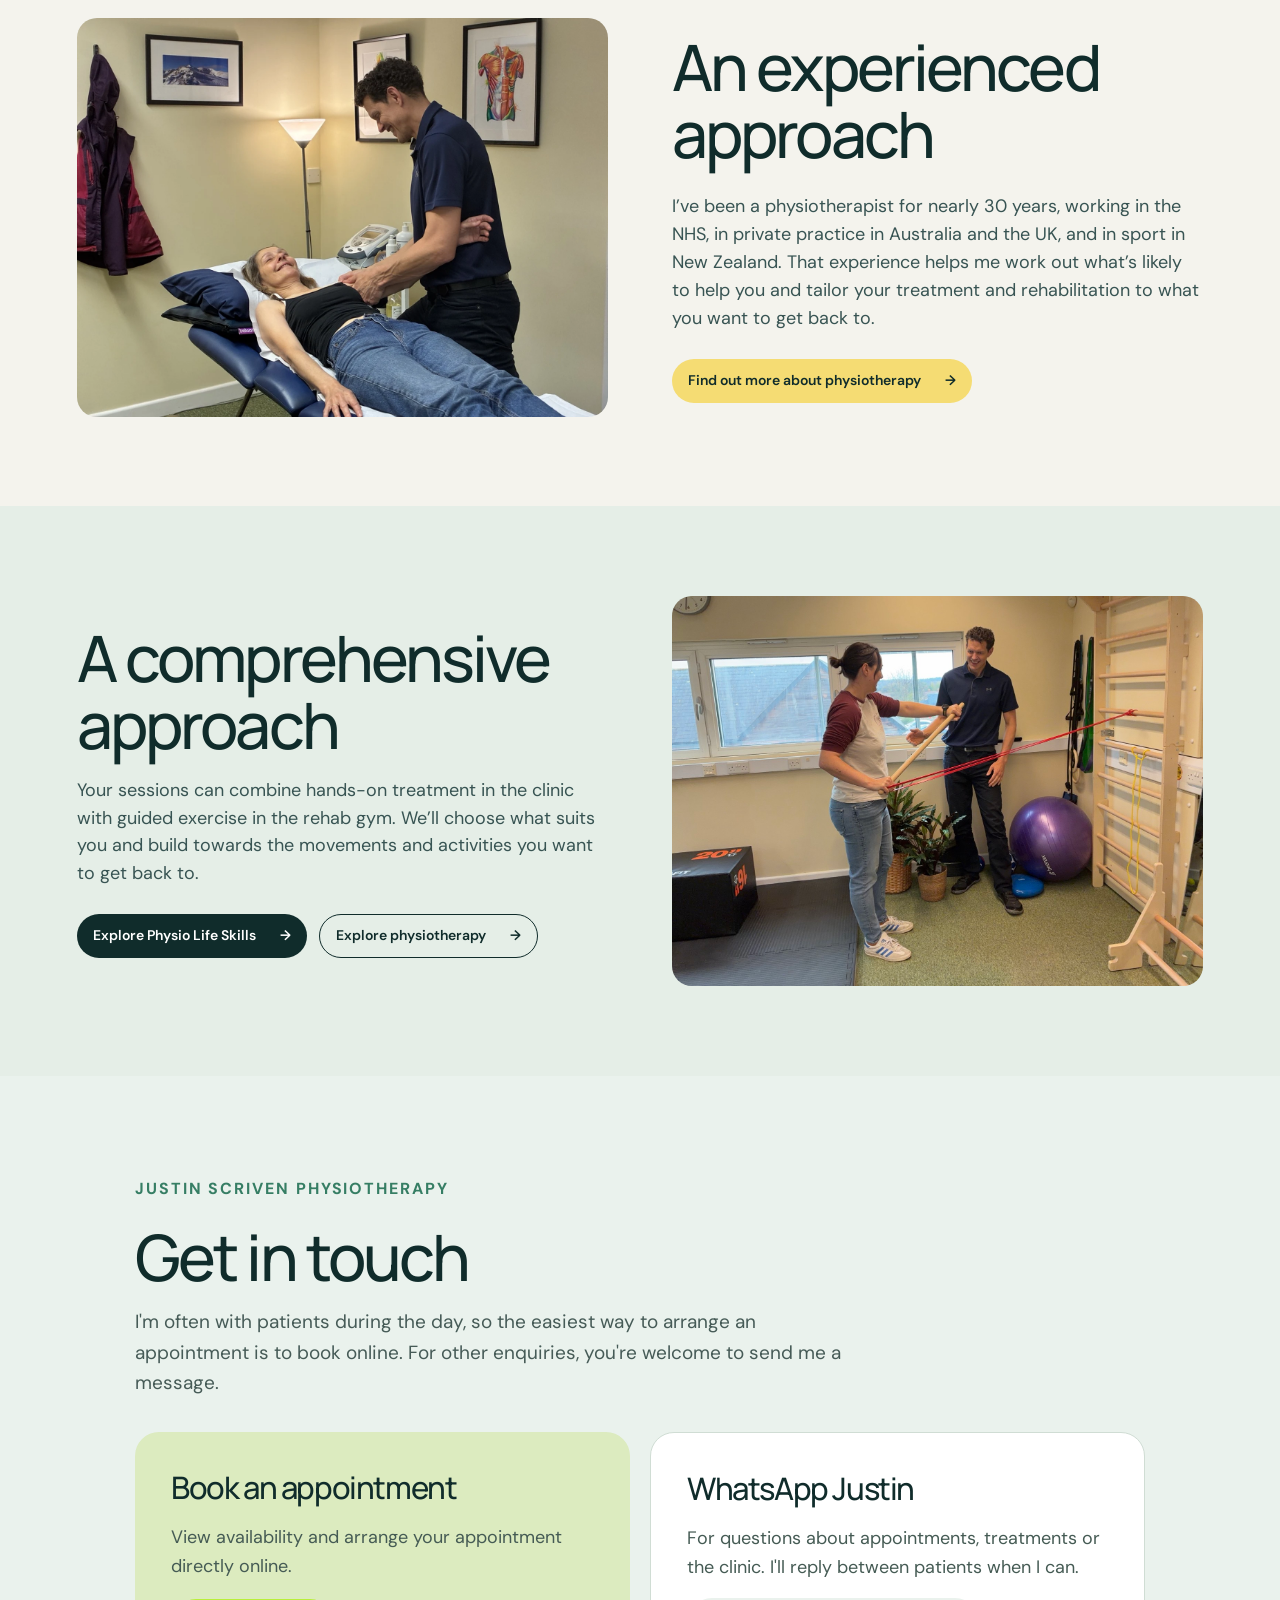
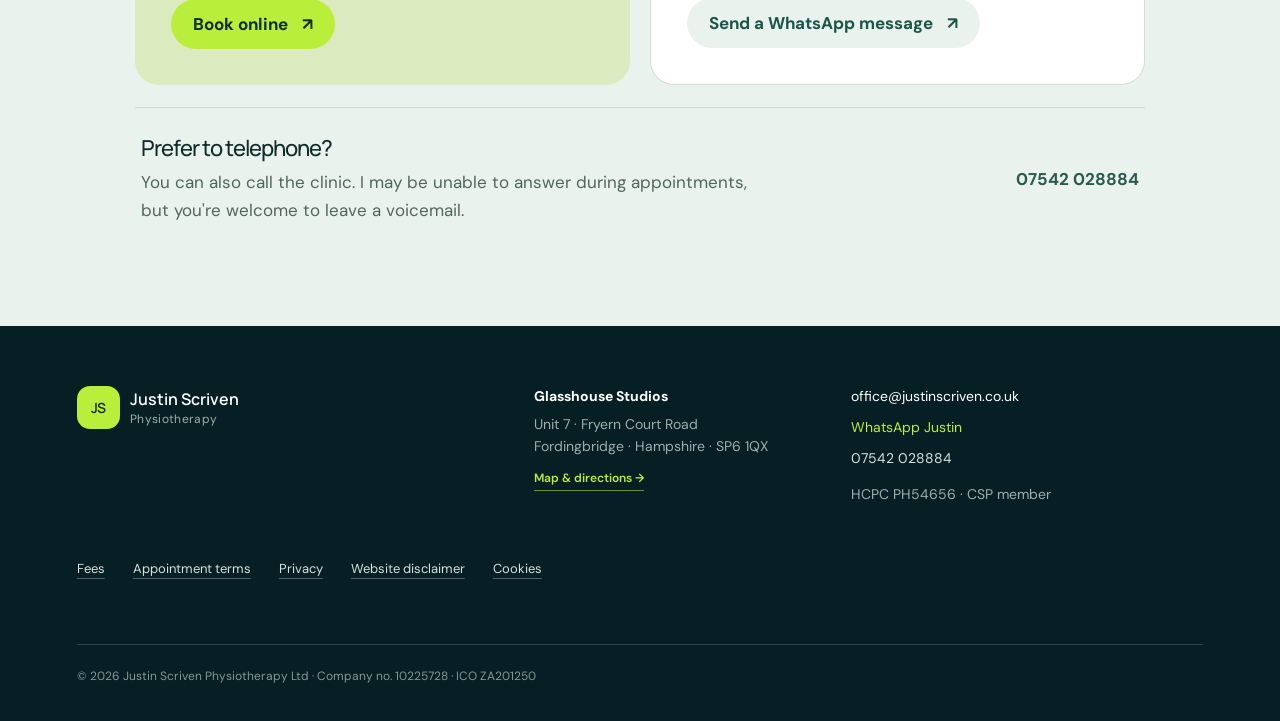
==== commit ae4bd7c8: "Remove duplicate homepage hero buttons and referral message" ====
--- a/index.html
+++ b/index.html
@@ -57,13 +57,6 @@
           <img class="home-hcpc-logo" src="assets/hcpc-registered.jpg" width="666" height="684" alt="HCPC registered">
         </figcaption>
       </figure>
-      <div class="home-mobile-actions">
-        <div class="hero-actions">
-          <a class="button" href="https://justin-scriven-physiotherapy-limited.uk1.cliniko.com/bookings#service" target="_blank" rel="noopener">Book physiotherapy <span>&#x2197;&#xFE0E;</span></a>
-          <a class="button home-meet-button" href="about.html">Meet Justin <span>&#x2192;&#xFE0E;</span></a>
-        </div>
-        <p class="hero-reassurance">No GP referral needed.</p>
-      </div>
       <div class="hero-foot">
       </div>
     </section>
--- a/styles.css
+++ b/styles.css
@@ -1838,3 +1838,30 @@
 @media (max-width: 700px) {
   .contact.contact-reception .contact-reception-card h3 { font-size: 26px; }
 }
+
+
+/* Homepage: place the photo before booking actions on small screens only. */
+.home-hero .home-mobile-actions { display: none; }
+@media (max-width: 760px) {
+  .home-hero .hero-copy > .hero-actions,
+  .home-hero .hero-copy > .hero-reassurance { display: none; }
+  .home-hero .intro { margin-bottom: 0; }
+  .home-hero .soft-hero-photo { margin-top: 22px; }
+  .home-hero .home-mobile-actions {
+    display: block;
+    width: 100%;
+    margin-top: 28px;
+    text-align: center;
+  }
+  .home-hero .home-mobile-actions .hero-actions {
+    display: flex;
+    justify-content: center;
+    gap: 12px;
+    flex-wrap: wrap;
+  }
+  .home-hero .home-mobile-actions .hero-reassurance {
+    padding: 0;
+    margin: 16px 0 0;
+    text-align: center;
+  }
+}
